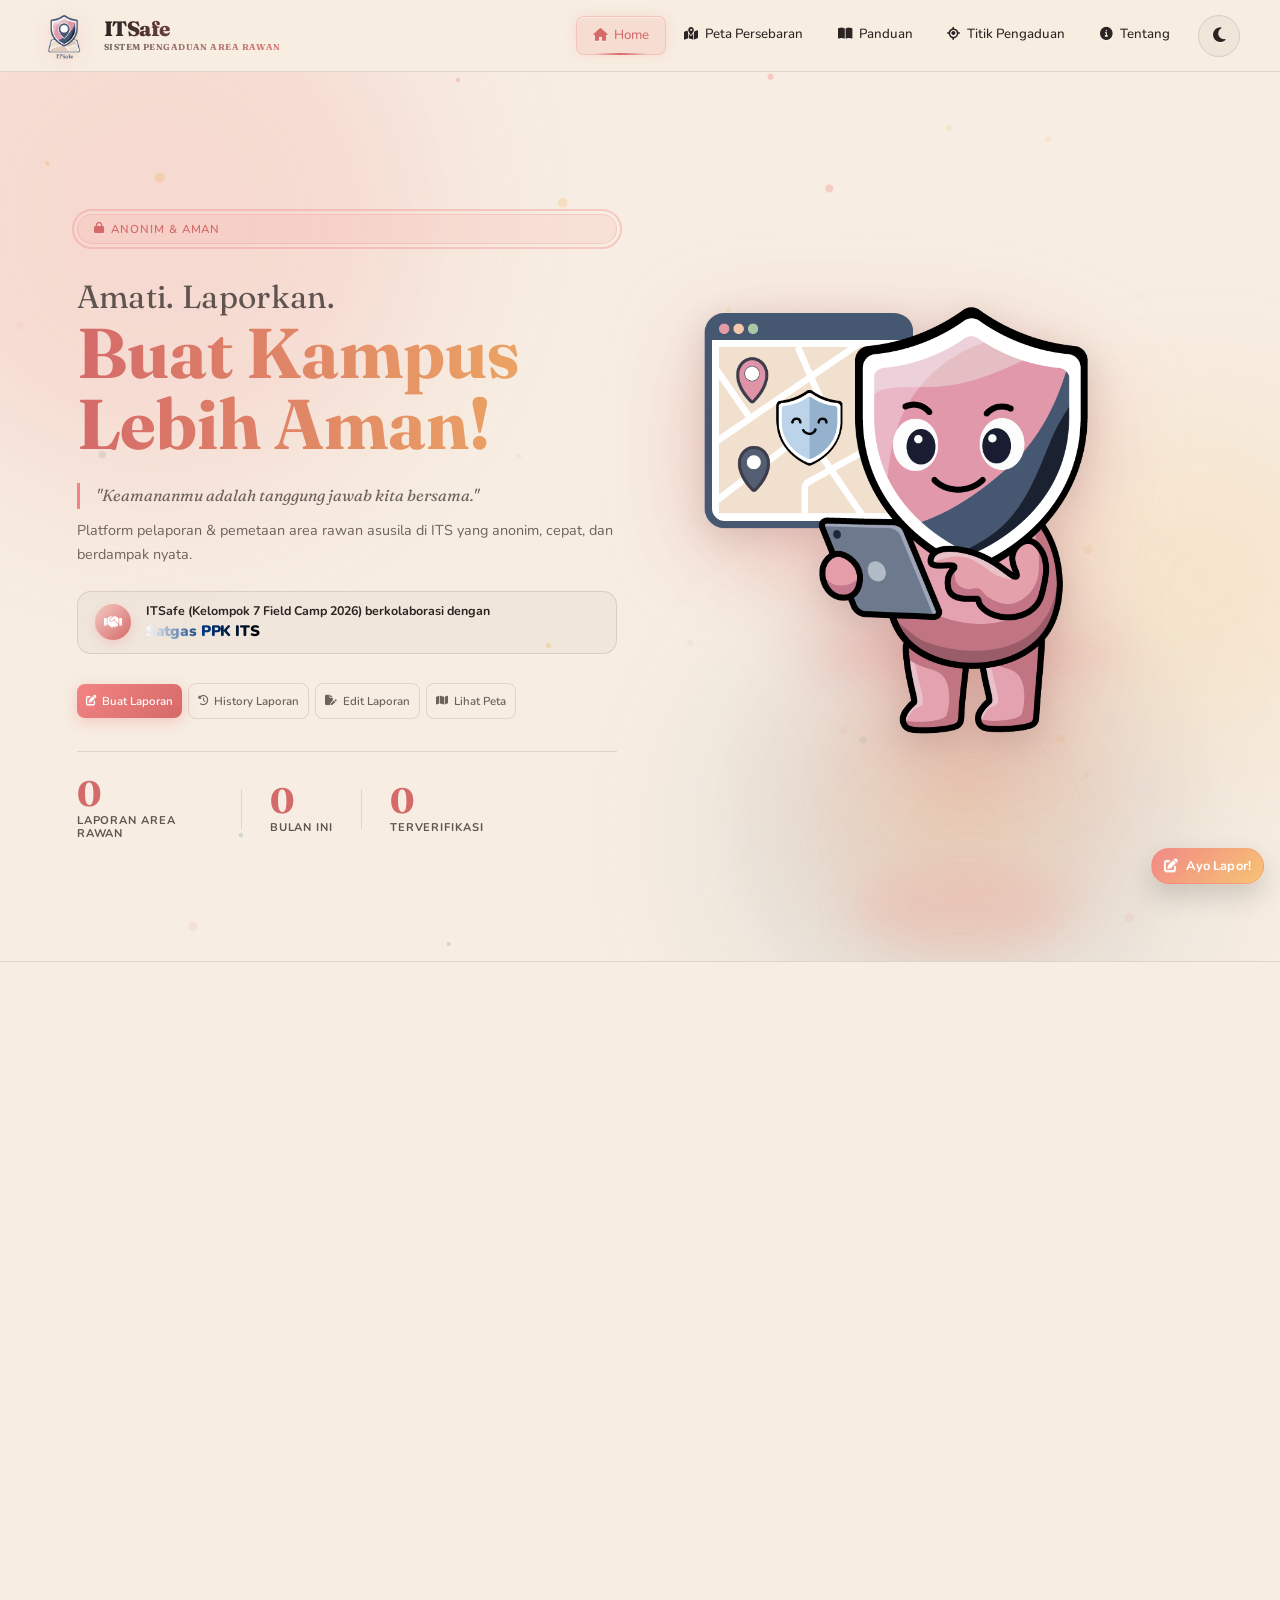
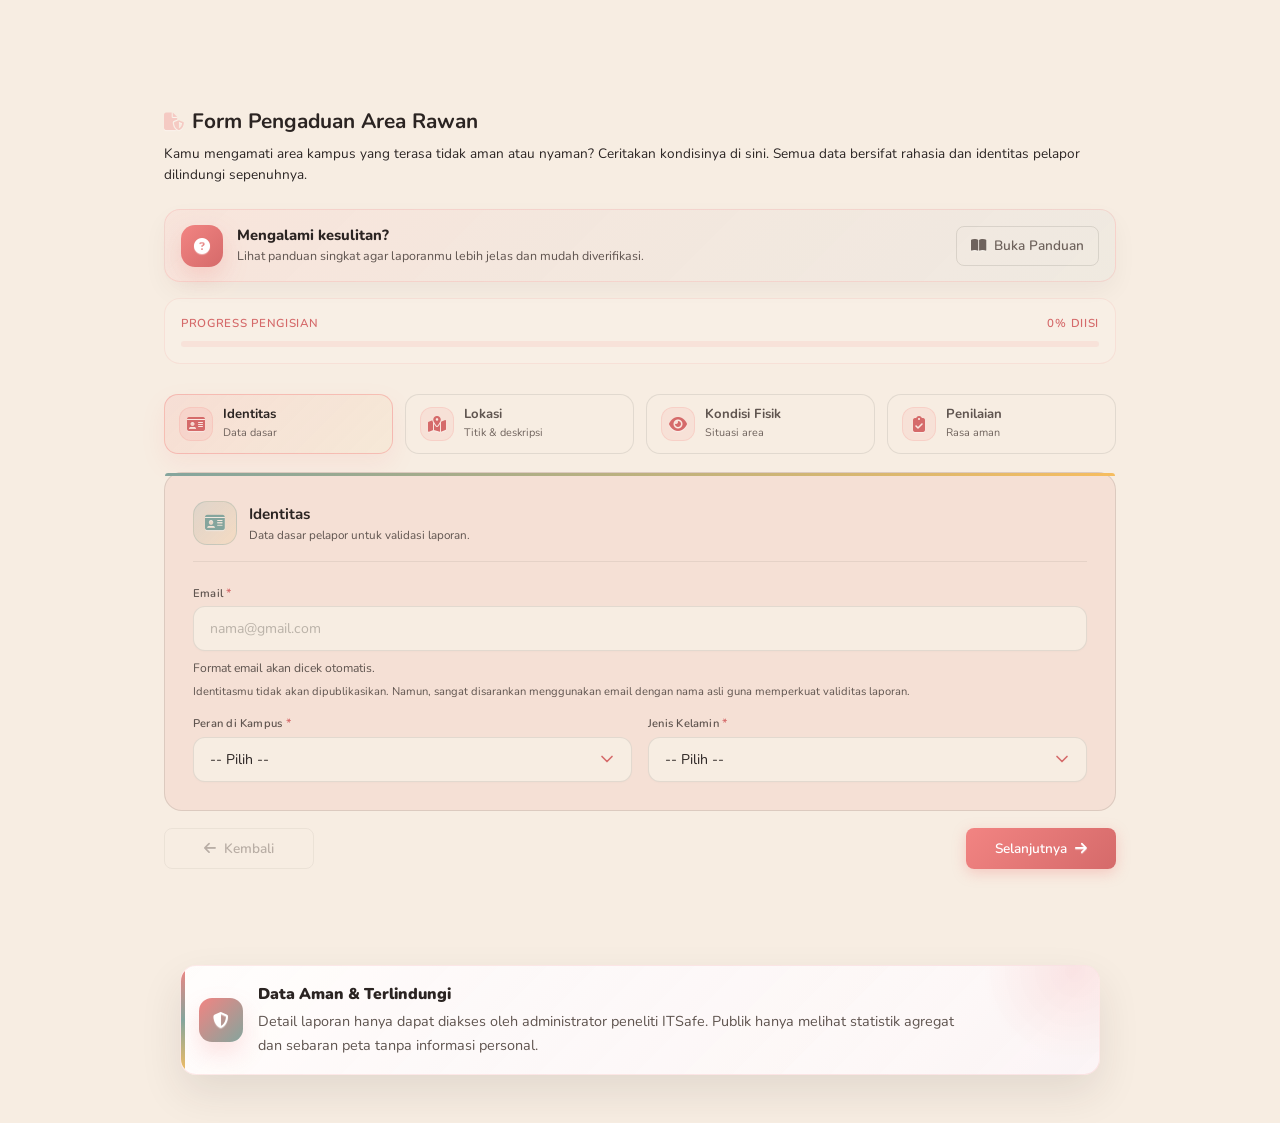
==== public/index.html @ 29fb30e0 "full screen" ====
<!DOCTYPE html>
<html lang="id">

<head>
  <meta charset="UTF-8" />
  <meta name="viewport" content="width=device-width, initial-scale=1.0, viewport-fit=cover" />
  <meta http-equiv="Cache-Control" content="no-cache, no-store, must-revalidate" />
  <meta http-equiv="Pragma" content="no-cache" />
  <meta http-equiv="Expires" content="0" />
  <title>ITSafe x Satgas PPK ITS</title>
  <style id="itsafe-boot-hide">
    html.itsafe-booting {
      background: #070b1b;
    }

    html.itsafe-booting body {
      visibility: hidden;
    }
  </style>
  <script>
    (function () {
      document.documentElement.classList.add('itsafe-booting');
      const rawVersion = '__ASSET_VERSION__';
      const version = rawVersion === '__ASSET_VERSION__' ? String(Date.now()) : rawVersion;
      window.ITSAFE_ASSET_VERSION = version;
      let bootReleased = false;
      let bootCssReady = false;
      let bootDomReady = document.readyState !== 'loading';
      let bootFallback = null;
      const showWhenReady = (force) => {
        if (bootReleased) return;
        if (!force && (!bootCssReady || !bootDomReady)) return;
        bootReleased = true;
        if (bootFallback) window.clearTimeout(bootFallback);
        requestAnimationFrame(() => {
          requestAnimationFrame(() => {
            document.documentElement.classList.remove('itsafe-booting');
            document.documentElement.classList.add('itsafe-css-ready');
          });
        });
      };
      if (!bootDomReady) {
        document.addEventListener('DOMContentLoaded', () => {
          bootDomReady = true;
          showWhenReady(false);
        }, { once: true });
      }
      bootFallback = window.setTimeout(() => showWhenReady(true), 4500);
      try {
        const ua = navigator.userAgent || '';
        const platform = navigator.platform || '';
        const ios = /iPad|iPhone|iPod/.test(ua) || (platform === 'MacIntel' && navigator.maxTouchPoints > 1);
        const touch = (navigator.maxTouchPoints || 0) > 0 ||
          (window.matchMedia && window.matchMedia('(pointer: coarse)').matches);
        const reduce = window.matchMedia && window.matchMedia('(prefers-reduced-motion: reduce)').matches;
        if (ios || reduce || (touch && window.innerWidth <= 900)) {
          document.documentElement.classList.add('perf-lite');
        }
        if (ios) document.documentElement.classList.add('ios-device');
      } catch (_) {}

      const stylesheet = document.createElement('link');
      stylesheet.rel = 'stylesheet';
      stylesheet.href = `style.css?v=${version}`;
      stylesheet.onload = () => {
        bootCssReady = true;
        showWhenReady(false);
      };
      stylesheet.onerror = () => {
        bootCssReady = true;
        showWhenReady(false);
      };
      document.currentScript.after(stylesheet);
    })();
  </script>
  <!-- CRITICAL INLINE FIX: force-override button CSS (bypasses cache) -->
  <style id="itsafe-btn-fix">
    .level-card, .level-card:hover, .level-card.active {
      transform: none !important;
      position: static !important;
      z-index: auto !important;
      pointer-events: auto !important;
      cursor: pointer !important;
      -webkit-tap-highlight-color: rgba(0,0,0,0.05);
      touch-action: manipulation;
    }
    .level-card.active {
      border-color: var(--primary, #D4879A) !important;
      box-shadow: 0 0 0 2.5px var(--primary, #D4879A) !important;
      background: rgba(212,135,154,0.08) !important;
    }
    .pill-btn, .pill-btn:hover, .pill-btn.active {
      transform: none !important;
      position: static !important;
      z-index: auto !important;
      pointer-events: auto !important;
      cursor: pointer !important;
      touch-action: manipulation;
    }
    .form-col-panel, .form-col-panel:hover {
      transform: none !important;
      isolation: auto !important;
    }
    .level-rating-group, .pill-group, .form-group, .form-subgrid {
      position: static !important;
      z-index: auto !important;
      isolation: auto !important;
    }

    /* ── Brand subtitle always visible on all screens ── */
    .brand-sub {
      display: block !important;
      font-size: .54rem !important;
      letter-spacing: .05em !important;
      white-space: nowrap !important;
    }

    /* ── Mobile Orbit Stage ── */
    .hc2-mobile-mascot {
      display: none; /* hidden on desktop */
    }
    @media (max-width: 820px) {
      .hc2-mobile-mascot {
        display: flex !important;
        justify-content: center !important;
        align-items: center !important;
        width: 100% !important;
        height: 300px !important;
        margin: 0 auto -1.5rem !important;
        overflow: visible !important;
        position: relative !important;
      }
      .hc2-mobile-mascot .hc2-orbit-stage {
        position: relative !important;
        width: 340px !important;
        height: 340px !important;
        display: flex !important;
        align-items: center !important;
        justify-content: center !important;
      }
      /* Mobile: no orbit spin, just calm floating labels around the mascot */
      .hc2-mobile-mascot .hc2-orbit-1 {
        top: 22% !important;
        left: 7% !important;
      }
      .hc2-mobile-mascot .hc2-orbit-2 {
        top: 18% !important;
        right: 4% !important;
        left: auto !important;
      }
      .hc2-mobile-mascot .hc2-orbit-3 {
        right: 8% !important;
        bottom: 24% !important;
        left: auto !important;
        top: auto !important;
      }
      /* Mascot besar */
      .hc2-mobile-mascot .hc2-maskot {
        width: 360px !important;
        height: auto !important;
        position: relative !important;
        z-index: 5 !important;
        filter: drop-shadow(0 8px 22px rgba(212,135,154,0.5)) !important;
        animation: hc2MaskotHover 5s ease-in-out infinite !important;
      }
      .hc2-mobile-mascot .hc2-orbit {
        position: absolute !important;
        width: auto !important;
        height: auto !important;
        transform: none !important;
        animation: none !important;
        pointer-events: none !important;
      }
      .hc2-mobile-mascot .hc2-orbit::before,
      .hc2-mobile-mascot .hc2-orbit-spin {
        display: none !important;
        animation: none !important;
      }
      .hc2-mobile-mascot .hc2-chip {
        position: absolute !important;
        top: 0 !important;
        left: 0 !important;
        transform: none !important;
        animation: hc2MobileChipFloat 5.5s ease-in-out infinite !important;
      }
      .hc2-mobile-mascot .hc2-orbit-2 .hc2-chip {
        left: auto !important;
        right: 0 !important;
        animation-delay: .7s !important;
      }
      .hc2-mobile-mascot .hc2-orbit-3 .hc2-chip {
        left: auto !important;
        right: 0 !important;
        animation-delay: 1.2s !important;
      }
      /* Chip label: readable on mobile */
      .hc2-mobile-mascot .hc2-chip-face {
        font-size: .8rem !important;
        font-weight: 700 !important;
        padding: .45rem 1rem !important;
        gap: .4rem !important;
        border-radius: 999px !important;
        white-space: nowrap !important;
        box-shadow: 0 4px 14px rgba(212,135,154,0.25) !important;
        animation: none !important;
      }
      .hc2-mobile-mascot .hc2-chip-face i {
        font-size: .75rem !important;
      }
      @keyframes hc2MobileChipFloat {
        0%, 100% { transform: translateY(0); }
        50% { transform: translateY(-7px); }
      }
      /* Hide desktop orbit stage on mobile */
      .hc2-right { display: none !important; }
      /* Hide the old static chip row since orbit chips replace them */
      .hc2-mobile-chips { display: none !important; }
      /* Reduce gap for hero-badge margin & h1 margin */
      .hero-badge { margin-bottom: 0 !important; }
      .hc2-h1 { margin-top: 0.4rem !important; }

      .hc2-mobile-mascot .hc2-mobile-chip-safe,
      .hc2-mobile-mascot .hc2-mobile-chip-anon,
      .hc2-mobile-mascot .hc2-mobile-chip-time {
        z-index: 20 !important;
        animation: none !important;
      }
      .hc2-mobile-mascot .hc2-mobile-chip-time {
        top: .85rem !important;
        left: 50% !important;
        right: auto !important;
        bottom: auto !important;
        transform: translateX(-50%) !important;
      }
      .hc2-mobile-mascot .hc2-mobile-chip-safe {
        top: auto !important;
        left: 1.75rem !important;
        right: auto !important;
        bottom: 3rem !important;
        transform: none !important;
      }
      .hc2-mobile-mascot .hc2-mobile-chip-anon {
        top: 56% !important;
        left: auto !important;
        right: .35rem !important;
        bottom: auto !important;
        transform: none !important;
      }
      [data-theme="dark"] .hero-cinema2 .shape,
      [data-theme="dark"] .hero-cinema2 #particleCanvas {
        display: none !important;
      }
      .hero-cinema2 .hero-bg-shapes {
        z-index: 0 !important;
      }
      .hero-cinema2 .hero-bg-shapes::after {
        content: "" !important;
        position: absolute !important;
        top: 0 !important;
        right: 0 !important;
        left: 0 !important;
        bottom: auto !important;
        height: 200% !important;
        pointer-events: none !important;
        background:
          radial-gradient(circle at 11% 70%, rgba(246,189,96,.16) 0, rgba(246,189,96,.16) 11px, transparent 24px),
          radial-gradient(circle at 20% 18%, rgba(242,132,130,.13) 0, rgba(242,132,130,.13) 8px, transparent 20px),
          radial-gradient(circle at 36% 12%, rgba(132,165,157,.15) 0, rgba(132,165,157,.15) 10px, transparent 23px),
          radial-gradient(circle at 65% 32%, rgba(246,189,96,.12) 0, rgba(246,189,96,.12) 9px, transparent 22px),
          radial-gradient(circle at 78% 63%, rgba(242,132,130,.16) 0, rgba(242,132,130,.16) 8px, transparent 19px),
          radial-gradient(circle at 93% 50%, rgba(242,132,130,.16) 0, rgba(242,132,130,.16) 13px, transparent 26px),
          radial-gradient(circle at 91% 70%, rgba(132,165,157,.14) 0, rgba(132,165,157,.14) 9px, transparent 22px),
          radial-gradient(circle at 50% 86%, rgba(242,132,130,.14) 0, rgba(242,132,130,.14) 12px, transparent 26px);
        background-size: 100% 50% !important;
        background-repeat: repeat-y !important;
        filter: blur(.5px) !important;
        opacity: .95 !important;
        animation: hc2MobileBubbleRise 18s linear infinite !important;
        will-change: transform !important;
      }
      @keyframes hc2MobileBubbleRise {
        from { transform: translate3d(0, 0, 0); }
        to { transform: translate3d(0, -50%, 0); }
      }
      [data-theme="dark"] .hc2-mobile-mascot .hc2-maskot {
        filter: drop-shadow(0 8px 18px rgba(212,135,154,0.3)) !important;
      }

      html.perf-lite .hc2-mobile-mascot {
        height: 210px !important;
        margin: 0 auto -.75rem !important;
      }
      html.perf-lite .hc2-mobile-mascot .hc2-orbit-stage {
        width: min(270px, 76vw) !important;
        height: 230px !important;
      }
      html.perf-lite .hc2-mobile-mascot .hc2-orbit,
      html.perf-lite .hc2-mobile-mascot .hc2-chip {
        display: block !important;
        animation: none !important;
      }
      html.perf-lite .hc2-mobile-mascot .hc2-orbit::before,
      html.perf-lite .hc2-mobile-mascot .hc2-orbit-spin {
        display: none !important;
      }
      html.perf-lite .hc2-mobile-mascot .hc2-maskot {
        width: min(260px, 76vw) !important;
        animation: none !important;
        transform: none !important;
        filter: drop-shadow(0 8px 18px rgba(212,135,154,0.28)) !important;
      }
    }
    @media (min-width: 821px) {
      .hc2-mobile-mascot { display: none !important; }
      .hc2-right { display: flex !important; }
      /* Bigger desktop maskot */
      .hc2-maskot {
        width: clamp(450px, 55vw, 650px) !important;
      }
      /* Scale up desktop orbit to match new mascot size */
      .hc2-orbit-1 { --orbit-size-x: 650px !important; --orbit-size-y: 340px !important; }
      .hc2-orbit-2 { --orbit-size-x: 600px !important; --orbit-size-y: 300px !important; }
      .hc2-orbit-3 { --orbit-size-x: 700px !important; --orbit-size-y: 380px !important; }
    }
  </style>
  <link rel="stylesheet" href="https://cdnjs.cloudflare.com/ajax/libs/font-awesome/6.4.0/css/all.min.css" />
  <link
    href="https://fonts.googleapis.com/css2?family=Fraunces:opsz,wght@9..144,300;9..144,400;9..144,600&family=Nunito:wght@300;400;500;600;700&display=swap"
    rel="stylesheet" />
  <!-- Leaflet -->
  <link rel="stylesheet" href="https://cdnjs.cloudflare.com/ajax/libs/leaflet/1.9.4/leaflet.min.css" />
</head>

<body>
  <canvas id="globalBgCanvas"></canvas>

  <!-- NAVBAR -->
  <nav class="navbar" id="navbar">
    <div class="nav-brand">
      <div class="brand-icon">
        <img id="navbarLogo" src="assets/logo/logo gelap.png?v=1.1.4" alt="Logo ITSafe" class="logo-img"
          onerror="this.style.display='none';this.nextElementSibling.style.display='flex'" />
        <div class="logo-fallback" style="display:none;"><i class="fas fa-shield-halved"></i></div>
      </div>
      <div class="brand-text">
        <span class="brand-name">ITSafe</span>
        <span class="brand-sub">Sistem Pengaduan Area Rawan</span>
      </div>
    </div>
    <button class="hamburger" id="hamburger" aria-label="Toggle menu">
      <span></span><span></span><span></span>
    </button>
    <ul class="nav-links" id="navLinks">
      <li><a href="#home" class="nav-link active" data-page="home"><i class="fas fa-house"></i><span>Home</span></a>
      </li>
      <li><a href="#peta" class="nav-link" data-page="peta"><i class="fas fa-map-location-dot"></i><span>Peta
            Persebaran</span></a></li>
      <li><a href="#panduan" class="nav-link" data-page="panduan"><i class="fas fa-book-open"></i><span>Panduan</span></a></li>
      <li><a href="#titikpengaduan" class="nav-link" data-page="titikpengaduan"><i
            class="fas fa-location-crosshairs"></i><span>Titik Pengaduan</span></a></li>
      <li><a href="#tentang" class="nav-link" data-page="tentang"><i
            class="fas fa-circle-info"></i><span>Tentang</span></a></li>
    </ul>
    <button class="theme-toggle" id="themeToggle" aria-label="Toggle dark/light mode" title="Mode Gelap/Terang">
      <i class="fas fa-moon" id="themeIcon"></i>
    </button>
  </nav>

  <main>

    <!-- ===== PAGE: HOME ===== -->
    <section id="home" class="page active">
      <div class="hero hero-cinema2">
        <!-- bg particles & blobs -->
        <div class="hero-bg-shapes">
          <canvas id="particleCanvas"></canvas>
          <div class="shape shape-1"></div>
          <div class="shape shape-2"></div>
          <div class="shape shape-3"></div>
        </div>

        <!-- KIRI: text -->
        <div class="hc2-left">
          <div class="hero-badge"><i class="fas fa-lock"></i> Anonim &amp; Aman</div>

          <!-- Mobile-only orbit mascot (shows above heading on mobile) -->
          <div class="hc2-mobile-mascot">
            <div class="hc2-orbit-stage">
              <span class="hc2-chip hc2-mobile-chip-safe"><span class="hc2-chip-face"><i class="fas fa-shield"></i> Aman</span></span>
              <span class="hc2-chip hc2-mobile-chip-anon"><span class="hc2-chip-face"><i class="fas fa-eye-slash"></i> Anonim</span></span>
              <span class="hc2-chip hc2-mobile-chip-time"><span class="hc2-chip-face"><i class="fas fa-clock"></i> 24/7</span></span>
              <img src="assets/logo/Maskot_Lapor.png?v=1.2.0" alt="Mascot ITSafe" class="hc2-maskot" />
            </div>
          </div>

          <h1 class="hc2-h1">
            <span class="hc2-line-a">Amati. Laporkan.</span>
            <span class="hc2-line-b gradient-text">Buat Kampus<br>Lebih Aman!</span>
          </h1>

          <p class="hc2-quote">"Keamananmu adalah tanggung jawab kita bersama."</p>
          <p class="hc2-desc">Platform pelaporan &amp; pemetaan area rawan asusila di ITS yang anonim, cepat, dan berdampak nyata.</p>

          <div class="collab-badge">
            <div class="collab-icon"><i class="fas fa-handshake"></i></div>
            <div class="collab-text">
              <span>ITSafe (Kelompok 7 Field Camp 2026) berkolaborasi dengan</span>
              <strong>Satgas PPK ITS</strong>
            </div>
          </div>

          <div class="hero-actions hero-actions-split">
            <div class="hero-action-primary-row">
              <button class="btn btn-primary" onclick="scrollToForm()"><i class="fas fa-pen-to-square"></i> Buat Laporan</button>
            </div>
            <div class="hero-action-secondary-row">
              <button class="btn btn-outline" onclick="openHistoryModal()"><i class="fas fa-clock-rotate-left"></i> History Laporan</button>
              <button class="btn btn-outline" onclick="openEditReportModal()"><i class="fas fa-file-pen"></i> Edit Laporan</button>
              <button class="btn btn-outline" onclick="navigateTo('peta')"><i class="fas fa-map"></i> Lihat Peta</button>
            </div>
          </div>

          <div class="hc2-stats">
            <div class="hc2-stat"><span class="hc2-stat-n" id="totalLaporan">0</span><span class="hc2-stat-l">Laporan Area Rawan</span></div>
            <div class="hc2-stat-div"></div>
            <div class="hc2-stat"><span class="hc2-stat-n" id="bulanIni">0</span><span class="hc2-stat-l">Bulan Ini</span></div>
            <div class="hc2-stat-div"></div>
            <div class="hc2-stat"><span class="hc2-stat-n" id="terverifikasi">0</span><span class="hc2-stat-l">Terverifikasi</span></div>
          </div>
        </div>

        <!-- KANAN: maskot stage -->
        <div class="hc2-right">
          <!-- aura rings -->
          <div class="hc2-aura hc2-aura-1"></div>
          <div class="hc2-aura hc2-aura-2"></div>
          <div class="hc2-aura hc2-aura-3"></div>
          
          <!-- Orbit animations -->
          <div class="hc2-orbit-stage">
            <div class="hc2-orbit hc2-orbit-1">
              <span class="hc2-chip hc2-chip-1"><span class="hc2-chip-face"><i class="fas fa-shield"></i> Aman</span></span>
            </div>
            <div class="hc2-orbit hc2-orbit-2">
              <span class="hc2-chip hc2-chip-2"><span class="hc2-chip-face"><i class="fas fa-eye-slash"></i> Anonim</span></span>
            </div>
            <div class="hc2-orbit hc2-orbit-3">
              <span class="hc2-chip hc2-chip-3"><span class="hc2-chip-face"><i class="fas fa-clock"></i> 24/7</span></span>
            </div>
            <div class="hc2-shadow"></div>
            <img src="assets/logo/Maskot_Lapor.png?v=1.1.4" alt="Mascot ITSafe" class="hc2-maskot" />
          </div>
        </div>
      </div>
      <!-- Chart Tren Banyak Laporan -->
      <div class="section-container reveal" id="chartSection" style="margin-top:2rem">
        <div class="section-header">
          <h2><i class="fas fa-chart-column"></i> Tren Banyak Laporan Area Rawan Masuk</h2>
          <p>Grafik laporan area rawan yang masuk berdasarkan bulan atau tanggal. Filter laporan berdasarkan waktu, bulan, dan tahun di bawah ini.</p>
        </div>
        <div class="trend-chart-card"
          style="background:#fff; border-radius:12px; padding:1.5rem; box-shadow:0 10px 30px rgba(0,0,0,0.05); margin-bottom: 2rem;">
          <div class="chart-filter">
            <select id="laporanChartFilter" class="map-select" onchange="renderLaporanChart()">
              <option value="">Semua Waktu</option>
              <option value="Pagi">Pagi (00.00–08.00 WIB)</option>
              <option value="Siang">Siang (08.01–16.00 WIB)</option>
              <option value="Malam">Malam (16.01–23.59 WIB)</option>
              <option value="Sepanjang Hari">Sepanjang Hari</option>
            </select>
            <select id="laporanChartMonthFilter" class="map-select" onchange="renderLaporanChart()">
              <option value="">Semua Bulan</option>
              <option value="1">Januari</option>
              <option value="2">Februari</option>
              <option value="3">Maret</option>
              <option value="4">April</option>
              <option value="5">Mei</option>
              <option value="6">Juni</option>
              <option value="7">Juli</option>
              <option value="8">Agustus</option>
              <option value="9">September</option>
              <option value="10">Oktober</option>
              <option value="11">November</option>
              <option value="12">Desember</option>
            </select>
            <select id="laporanChartYearFilter" class="map-select" onchange="renderLaporanChart()">
              <option value="">Semua Tahun</option>
            </select>
          </div>
          <div style="position: relative; height:350px; width:100%;">
            <canvas id="laporanChart"></canvas>
          </div>
        </div>
      </div>

      <!-- Form Aduan -->
      <div class="section-container reveal" id="formSection">
        <div class="section-header">
          <h2><i class="fas fa-file-shield"></i> Form Pengaduan Area Rawan</h2>
          <p>Kamu mengamati area kampus yang terasa tidak aman atau nyaman? Ceritakan kondisinya di sini. Semua data
            bersifat rahasia dan identitas pelapor dilindungi sepenuhnya.</p>
        </div>

        <div class="form-start-panel reveal">
          <div class="form-help-cta">
            <div class="form-help-cta-icon">
              <i class="fas fa-circle-question"></i>
            </div>
            <div class="form-help-cta-copy">
              <strong>Mengalami kesulitan?</strong>
              <span>Lihat panduan singkat agar laporanmu lebih jelas dan mudah diverifikasi.</span>
            </div>
            <button type="button" class="btn btn-outline" onclick="navigateTo('panduan')">
              <i class="fas fa-book-open"></i> Buka Panduan
            </button>
          </div>

          <!-- Progress Bar -->
          <div class="form-progress-wrap">
            <div class="form-progress-label">
              <span>Progress Pengisian</span>
              <span id="progressPercent">0% diisi</span>
            </div>
            <div class="form-progress-track">
              <div class="form-progress-fill" id="progressFill"></div>
            </div>
          </div>
        </div>

        <div class="form-card">
          <form id="reportForm" novalidate>
            <div id="reportEditNotice" class="report-edit-notice" hidden>
              <div class="report-edit-notice-main">
                <span class="report-edit-icon"><i class="fas fa-pen-to-square"></i></span>
                <div>
                  <strong>Mode Edit Laporan</strong>
                  <p>Kode <span id="reportEditCode">-</span>. Perubahan hanya bisa disimpan selama laporan masih menunggu verifikasi.</p>
                </div>
              </div>
              <button type="button" class="btn btn-outline btn-sm" onclick="cancelReportEdit()">
                <i class="fas fa-xmark"></i> Batal Edit
              </button>
            </div>
            <div class="form-two-col">

              <!-- ===== KOLOM KIRI: IDENTITAS + LOKASI + KONDISI FISIK ===== -->
              <div class="form-col-panel col-lokasi animate-in">
                <div class="col-panel-header">
                  <div class="col-panel-icon"><i class="fas fa-id-card"></i></div>
                  <div>
                    <div class="col-panel-title">Identitas</div>
                    <div class="col-panel-desc">Data dasar pelapor untuk validasi laporan.</div>
                  </div>
                </div>

                <div class="form-grid">
                  <div class="form-group full-width">
                    <label>Email <span class="req">*</span></label>
                    <input type="email" id="emailIts" placeholder="nama@gmail.com" required />
                    <div class="email-verify-row">
                      <span id="emailVerifyStatus" class="email-verify-status">Format email akan dicek otomatis.</span>
                    </div>
                    <span class="form-hint">Identitasmu tidak akan dipublikasikan. Namun, sangat disarankan menggunakan
                      email dengan nama asli guna memperkuat validitas laporan.</span>
                  </div>
                  <div class="form-group">
                    <label>Peran di Kampus <span class="req">*</span></label>
                    <select id="peranKampus" required>
                      <option value="">-- Pilih --</option>
                      <option>Mahasiswa</option>
                      <option>Dosen</option>
                      <option>Tenaga Kependidikan</option>
                      <option>Lainnya (non-ITS)</option>
                    </select>
                  </div>
                  <div class="form-group">
                    <label>Jenis Kelamin <span class="req">*</span></label>
                    <select id="jenisKelamin" required>
                      <option value="">-- Pilih --</option>
                      <option>Laki-laki</option>
                      <option>Perempuan</option>
                    </select>
                  </div>
                </div><!-- /form-grid identitas -->

                <div class="col-panel-header location-section-header">
                  <div class="col-panel-icon"><i class="fas fa-map-location-dot"></i></div>
                  <div>
                    <div class="col-panel-title">Pilih Lokasi yang Dilaporkan</div>
                    <div class="col-panel-desc">Tentukan titik kejadian paling akurat agar laporan bisa ditindaklanjuti dengan cepat.</div>
                  </div>
                </div>

                <div class="form-grid location-section-grid">
                  <!-- Leaflet mini picker -->
                  <div class="form-group full-width location-picker-block">
                    <div class="location-notice location-notice-map">
                      <span class="loc-notice-num">1</span>
                      <i class="fas fa-map-marked-alt"></i>
                      <span>Pilih Langsung dari Peta</span>
                    </div>
                    <label class="location-map-label">Pin Lokasi di Peta <span class="label-opt">wajib jika pilih Sekitar Kampus lalu klik peta untuk
                        pin</span></label>
                    <div id="pickerMapContainer" class="picker-map-shell" style="position:relative; background:#fff;">
                      <div id="pickerMap" class="picker-map-canvas"></div>
                      <div class="picker-map-toolbar" aria-label="Kontrol peta form pelaporan">
                        <button type="button" id="pickerControlsToggle" class="picker-map-tool-btn" aria-controls="pickerFloatingPanel" aria-expanded="true" title="Kontrol layer peta" onclick="togglePickerMapControls()">
                          <i class="fas fa-sliders"></i><span>Kontrol</span>
                        </button>
                        <button type="button" id="pickerFullscreenBtn" class="picker-map-tool-btn" onclick="togglePickerFullscreen()" title="Fullscreen peta">
                          <i class="fas fa-expand"></i><span>Fullscreen</span>
                        </button>
                      </div>
                      <div id="pickerFloatingPanel" class="picker-floating-panel">
                        <div class="picker-floating-panel-head">
                          <div class="picker-floating-panel-title">
                            <i class="fas fa-layer-group"></i>
                            <span>Kontrol Peta</span>
                          </div>
                          <button type="button" class="map-icon-btn" aria-label="Sembunyikan kontrol peta" title="Sembunyikan kontrol peta" onclick="togglePickerMapControls(false)">
                            <i class="fas fa-xmark"></i>
                          </button>
                        </div>
                        <div class="vis-toggles picker-layer-toggles">
                          <label class="vis-toggle active" id="tog-fixedpin-form">
                            <input type="checkbox" checked onchange="toggleVis('fixedpin-form', this)" />
                            <i class="fas fa-qrcode"></i> Pin QR
                          </label>
                          <label class="vis-toggle active" id="tog-jurusan-form">
                            <input type="checkbox" checked onchange="toggleVis('jurusan-form', this)" />
                            <i class="fas fa-graduation-cap"></i> Jurusan
                          </label>
                          <label class="vis-toggle active" id="tog-fasum-form">
                            <input type="checkbox" checked onchange="toggleVis('fasum-form', this)" />
                            <i class="fas fa-tree-city"></i> Fasum
                          </label>
                        </div>
                      </div>
                    </div>
                  </div>
                  <div class="form-group full-width location-quick-area-wrap">
                    <div class="location-notice location-notice-quick">
                      <span class="loc-notice-num">2</span>
                      <i class="fas fa-list-check"></i>
                      <span>Atau Pilih Cepat Area yang Dilaporkan</span>
                    </div>
                    <label>Nama Area / Lokasi yang Dilaporkan <span class="req">*</span></label>
                    <select id="lokasiInsiden" required>
                      <option value="">-- Pilih Fakultas/Departemen/Fasilitas Umum --</option>
                      <optgroup label="FSAD">
                        <option data-lat="-7.284466" data-lng="112.794847">Fisika</option>
                        <option data-lat="-7.285240" data-lng="112.794721">Matematika</option>
                        <option data-lat="-7.285421" data-lng="112.794128">Statistika</option>
                        <option data-lat="-7.284114" data-lng="112.795276">Kimia</option>
                        <option data-lat="-7.285847" data-lng="112.793935">Biologi</option>
                        <option data-lat="-7.285014" data-lng="112.794021">Aktuaria</option>
                      </optgroup>
                      <optgroup label="FTIRS">
                        <option data-lat="-7.284365" data-lng="112.796119">Teknik Mesin</option>
                        <option data-lat="-7.283027" data-lng="112.796711">Teknik Kimia</option>
                        <option data-lat="-7.284450" data-lng="112.795633">Teknik Fisika</option>
                        <option data-lat="-7.283774" data-lng="112.797446">Teknik Sistem dan Industri</option>
                        <option data-lat="-7.285126" data-lng="112.797819">Teknik Material dan Metalurgi</option>
                      </optgroup>
                      <optgroup label="FTSPK">
                        <option data-lat="-7.280507" data-lng="112.793603">Teknik Sipil</option>
                        <option data-lat="-7.279736" data-lng="112.792699">Teknik Lingkungan</option>
                        <option data-lat="-7.280880" data-lng="112.794195">Arsitektur</option>
                        <option data-lat="-7.280012" data-lng="112.794984">Teknik Geomatika</option>
                        <option data-lat="-7.279938" data-lng="112.795563">Teknik Geofisika</option>
                        <option data-lat="-7.279709" data-lng="112.794120">Perencanaan Wilayah Kota</option>
                      </optgroup>
                      <optgroup label="FTK">
                        <option data-lat="-7.282119" data-lng="112.796687">Teknik Perkapalan</option>
                        <option data-lat="-7.282119" data-lng="112.796687">Teknik Sistem Perkapalan</option>
                        <option data-lat="-7.281752" data-lng="112.796993">Teknik Kelautan</option>
                        <option data-lat="-7.281638" data-lng="112.795459">Teknik Lepas Pantai</option>
                        <option data-lat="-7.282290" data-lng="112.798420">Teknik Transportasi Laut</option>
                      </optgroup>
                      <optgroup label="FDKBD">
                        <option data-lat="-7.278905" data-lng="112.796706">Desain Produk Industri</option>
                        <option data-lat="-7.279539" data-lng="112.795826">Desain Interior</option>
                        <option data-lat="-7.278512" data-lng="112.797020">Desain Komunikasi Visual (DKV)</option>
                        <option data-lat="-7.277780" data-lng="112.792683">Manajemen Bisnis</option>
                        <option data-lat="-7.282449" data-lng="112.795392">Studi Pembangunan</option>
                      </optgroup>
                      <optgroup label="FTEIC">
                        <option data-lat="-7.284942" data-lng="112.796105">Teknik Elektro</option>
                        <option data-lat="-7.279573" data-lng="112.797524">Teknik Informatika</option>
                        <option data-lat="-7.280433" data-lng="112.796929">Sistem Informasi</option>
                        <option data-lat="-7.284493" data-lng="112.796698">Teknik Komputer</option>
                        <option data-lat="-7.284016" data-lng="112.796601">Teknik Biomedik</option>
                        <option data-lat="-7.285389" data-lng="112.795211">Teknologi Informasi</option>
                      </optgroup>
                      <optgroup label="FV">
                        <option data-lat="-7.278820" data-lng="112.792602">Teknik Elektro Otomasi</option>
                        <option data-lat="-7.278799" data-lng="112.792444">Teknik Kimia Industri</option>
                        <option data-lat="-7.278152" data-lng="112.792677">Statistika Bisnis</option>
                        <option data-lat="-7.278560" data-lng="112.791835">Mesin Industri</option>
                        <option data-lat="-7.278301" data-lng="112.792232">Teknik Instrumentasi</option>
                      </optgroup>
                      <optgroup label="FKK">
                        <option data-lat="-7.280388" data-lng="112.795266">Teknologi Kedokteran</option>
                        <option data-lat="-7.280388" data-lng="112.795266">Kedokteran</option>
                        <option data-lat="-7.280388" data-lng="112.795266">Pendidikan Profesi Dokter</option>
                      </optgroup>
                      <option>Sekitar Kampus (Pilih langsung di MAP)</option>
                    </select>
                    <span class="form-hint">Jika klik pin berada di polygon Fasilitas Umum, lokasi otomatis mengikuti nama fasum tersebut. Jika dekat pin jurusan dalam radius 50 meter, lokasi mengikuti jurusan terdekat. Di luar itu, analisis masuk sebagai Sekitar Kampus.</span>
                  </div>
                  <div class="form-group">
                    <label>Latitude</label>
                    <input type="number" id="lat" placeholder="-7.2756" step="any" readonly />
                  </div>
                  <div class="form-group">
                    <label>Longitude</label>
                    <input type="number" id="lng" placeholder="112.7951" step="any" readonly />
                  </div>
                  <div class="form-group full-width loc-row">
                    <button type="button" class="btn btn-outline btn-sm" onclick="getLocation()">
                      <i class="fas fa-location-crosshairs"></i> Lokasi Saat Ini
                    </button>
                    <button type="button" class="btn btn-outline btn-sm" onclick="clearPin()">
                      <i class="fas fa-xmark"></i> Hapus Pin
                    </button>
                  </div>
                  <div class="form-group full-width">
                    <label>Deskripsi Lokasi dan Alasan Pelaporan <span class="req">*</span></label>
                    <textarea id="lokasiDeskripsi" rows="3"
                      placeholder="Ciri-ciri lokasi, titik patokan, kondisi sekitar, serta alasan mengapa kamu merasa tidak aman/nyaman di area tersebut..."
                      required></textarea>
                  </div>
                  <div class="form-group full-width">
                    <label>Foto Lokasi <span class="label-opt">opsional</span></label>
                    <input type="file" id="fotoLokasi" accept="image/*" />
                    <span class="form-hint">Sangat disarankan untuk menyertakan foto karena sangat mendukung
                      kevalidasian laporan. Format JPG/PNG/WEBP, maks 5 MB.</span>
                  </div>
                </div><!-- /form-grid lokasi -->

                <!-- Kondisi Fisik sub-header -->
                <div class="col-panel-header"
                  style="margin-top:1.5rem;margin-bottom:1rem;padding-bottom:.75rem;border-bottom:1px solid rgba(var(--ink-rgb),.08);">
                  <div class="col-panel-icon"
                    style="width:36px;height:36px;font-size:.9rem;background:linear-gradient(135deg,rgba(132,165,157,.15),rgba(246,189,96,.1));color:var(--accent-blue);border:1px solid rgba(132,165,157,.25);">
                    <i class="fas fa-eye"></i>
                  </div>
                  <div>
                    <div class="col-panel-title" style="font-size:.85rem;">Kondisi Fisik Area</div>
                    <div class="col-panel-desc">Gambaran fisik area yang kamu amati saat ini</div>
                  </div>
                </div>

                <div class="form-grid">
                  <div class="form-group">
                    <label>Tingkat Pencahayaan <span class="req">*</span></label>
                    <select id="pencahayaan" required>
                      <option value="">-- Pilih --</option>
                      <option>Terang</option>
                      <option>Remang-remang</option>
                      <option>Gelap</option>
                    </select>
                  </div>
                  <div class="form-group">
                    <label>Kepadatan / Keramaian <span class="req">*</span></label>
                    <select id="kepadatan" required>
                      <option value="">-- Pilih --</option>
                      <option value="Ramai">Ramai</option>
                      <option value="Cukup ramai">Sedang</option>
                      <option value="Sepi">Sepi</option>
                    </select>
                  </div>
                  <div class="form-group">
                    <label>Keberadaan CCTV <span class="req">*</span></label>
                    <select id="cctv" required>
                      <option value="">-- Pilih --</option>
                      <option value="Ada dan terlihat jelas">Ada</option>
                      <option value="Ada tapi tidak yakin aktif">Ada Tapi Tidak Yakin Aktif</option>
                      <option value="Tidak ada">Tidak Ada/Tidak Tahu</option>
                    </select>
                  </div>
                  <div class="form-group">
                    <label>Keberadaan Petugas Keamanan <span class="req">*</span></label>
                    <select id="petugasKeamanan" required>
                      <option value="">-- Pilih --</option>
                      <option value="Sering ada">Sering Ada</option>
                      <option value="Jarang ada">Jarang Ada</option>
                      <option value="Tidak pernah ada">Tidak Pernah Ada</option>
                    </select>
                  </div>
                  <div class="form-group">
                    <label>Keterbukaan Area <span class="req">*</span></label>
                    <select id="vegetasi" required>
                      <option value="">-- Pilih --</option>
                      <option value="Terbuka / Akses Utama Orang (Jalan, Taman, Lapangan)">Terbuka / Akses Utama Orang
                        (Jalan, Taman, Lapangan)</option>
                      <option value="Tertutup (Dalam Ruangan/Bangunan, Jauh dari Jalan, Ruang Sempit, dan Lain-Lain)">
                        Tertutup (Dalam Ruangan/Bangunan, Jauh dari Jalan, Ruang Sempit, dan Lain-Lain)</option>
                    </select>
                  </div>
                  <div class="form-group">
                    <label>Waktu Paling Rawan <span class="req">*</span></label>
                    <select id="waktuInsiden" required>
                      <option value="">-- Pilih --</option>
                      <option value="Pagi">Pagi (00.00–08.00 WIB)</option>
                      <option value="Siang">Siang (08.01–16.00 WIB)</option>
                      <option value="Malam">Malam (16.01–23.59 WIB)</option>
                      <option value="Sepanjang Hari">Sepanjang Hari</option>
                    </select>
                  </div>
                  <div class="form-group full-width">
                    <label>Hari Paling Rawan</label>
                    <select id="hariRawan">
                      <option value="">-- Pilih --</option>
                      <option>Hari kerja (Senin–Jumat)</option>
                      <option>Akhir pekan (Sabtu–Minggu)</option>
                      <option>Keduanya sama</option>
                    </select>
                  </div>
                </div><!-- /form-grid kondisi -->
              </div><!-- /col-lokasi -->

              <!-- ===== KOLOM KANAN: PENILAIAN SUBJEKTIF ===== -->
              <div class="form-col-panel col-subjektif animate-in">
                <div class="col-panel-header">
                  <div class="col-panel-icon"><i class="fas fa-clipboard-check"></i></div>
                  <div>
                    <div class="col-panel-title">Penilaian Subjektif</div>
                    <div class="col-panel-desc">Ceritakan pengalaman dan perasaanmu di area ini. Jawab seperlunya.</div>
                  </div>
                </div>

                <div class="form-subgrid">

                  <!-- Skor Nyaman: bintang -->
                  <div class="form-group full-width">
                    <label>Kenyamanan Saat Sendiri <span class="req">*</span></label>
                    <div class="level-rating-group" data-target="skorNyaman" data-type="comfort">
                      <div class="level-card" data-val="1">
                        <div class="level-icon"><i class="fas fa-face-frown"></i></div>
                        <div class="level-label text-danger">Tidak Nyaman</div>
                      </div>
                      <div class="level-card" data-val="2">
                        <div class="level-icon"><i class="fas fa-face-meh"></i></div>
                        <div class="level-label text-warning">Kurang Nyaman</div>
                      </div>
                      <div class="level-card" data-val="3">
                        <div class="level-icon"><i class="fas fa-face-smile"></i></div>
                        <div class="level-label text-success">Nyaman</div>
                      </div>
                    </div>
                    <select id="skorNyaman" required class="star-select">
                      <option value="">-- Pilih --</option>
                      <option value="1">1</option>
                      <option value="2">2</option>
                      <option value="3">3</option>
                    </select>
                  </div>

                  <!-- Skor Rawan: bintang merah -->
                  <div class="form-group full-width">
                    <label>Tingkat Kerawanan Area <span class="req">*</span></label>
                    <div class="level-rating-group" data-target="skorRawan" data-type="danger">
                      <div class="level-card" data-val="1">
                        <div class="level-icon"><i class="fas fa-shield-halved"></i></div>
                        <div class="level-label text-success">Rendah</div>
                      </div>
                      <div class="level-card" data-val="2">
                        <div class="level-icon"><i class="fas fa-triangle-exclamation"></i></div>
                        <div class="level-label text-warning">Sedang</div>
                      </div>
                      <div class="level-card" data-val="3">
                        <div class="level-icon"><i class="fas fa-fire"></i></div>
                        <div class="level-label text-danger">Tinggi</div>
                      </div>
                    </div>
                    <select id="skorRawan" required class="star-select">
                      <option value="">-- Pilih --</option>
                      <option value="1">1</option>
                      <option value="2">2</option>
                      <option value="3">3</option>
                    </select>
                  </div>

                  <div class="form-group full-width">
                    <label>Perasaan tidak nyaman muncul karena?</label>
                    <select id="alasanTidakNyaman">
                      <option value="">-- Pilih --</option>
                      <option>Kondisi fisik area (gelap, sepi, dll)</option>
                      <option>Pengalaman pribadi di area ini</option>
                      <option>Cerita / pengalaman orang lain</option>
                      <option>Intuisi / perasaan tidak aman</option>
                      <option>Kombinasi dari beberapa hal di atas</option>
                    </select>
                  </div>

                  <div class="form-group">
                    <label>Pernah menghindari area ini?</label>
                    <div class="pill-group">
                      <button type="button" class="pill-btn" data-target="pernahHindari"
                        data-val="Pernah">Pernah</button>
                      <button type="button" class="pill-btn" data-target="pernahHindari"
                        data-val="Tidak pernah">Tidak</button>
                    </div>
                    <select id="pernahHindari" class="star-select">
                      <option value="">-- Pilih --</option>
                      <option>Pernah</option>
                      <option>Tidak pernah</option>
                    </select>
                  </div>

                  <div class="form-group">
                    <label>Tahu orang lain yang tidak nyaman?</label>
                    <div class="pill-group">
                      <button type="button" class="pill-btn" data-target="orangLain" data-val="Ya">Ya</button>
                      <button type="button" class="pill-btn" data-target="orangLain" data-val="Tidak">Tidak</button>
                      <button type="button" class="pill-btn" data-target="orangLain" data-val="Tidak tahu">Tidak
                        tahu</button>
                    </div>
                    <select id="orangLain" class="star-select">
                      <option value="">-- Pilih --</option>
                      <option>Ya</option>
                      <option>Tidak</option>
                      <option>Tidak tahu</option>
                    </select>
                  </div>

                  <div class="form-group">
                    <label>Pernah lihat situasi mencurigakan?</label>
                    <div class="pill-group">
                      <button type="button" class="pill-btn" data-target="situasiMencurigakan"
                        data-val="Pernah">Pernah</button>
                      <button type="button" class="pill-btn" data-target="situasiMencurigakan"
                        data-val="Tidak pernah">Tidak</button>
                    </div>
                    <select id="situasiMencurigakan" class="star-select">
                      <option value="">-- Pilih --</option>
                      <option>Pernah</option>
                      <option>Tidak pernah</option>
                    </select>
                  </div>



                  <div class="form-group full-width">
                    <label>Keterangan Tambahan <span class="label-opt">opsional</span></label>
                    <textarea id="kronologi" rows="4"
                      placeholder="Ceritakan detail kejadian/kondisi atau informasi tambahan lainnya jika diperlukan"></textarea>
                  </div>

                  <div class="form-group full-width">
                    <label>Kontak Pelapor <span class="label-opt">opsional, untuk tindak lanjut</span></label>
                    <input type="text" id="kontakPelapor" placeholder="Email / nomor jika ingin dihubungi" />
                  </div>

                  <!-- Satgas Contact Info -->
                  <div class="form-group full-width"
                    style="margin-top: 1rem; border: 2px dashed #D56A6A; padding: 1.5rem; background-color: rgba(213, 106, 106, 0.05); border-radius: 12px;">
                    <div style="display:flex; align-items:center; gap: 1rem;">
                      <div style="font-size: 2rem; color: #D56A6A;"><i class="fas fa-headset"></i></div>
                      <div>
                        <strong style="color: #D56A6A; font-size: 1.1rem; display:block; margin-bottom: 0.3rem;">Butuh
                          Tindak Lanjut Segera?</strong>
                        <p style="margin: 0; font-size: 0.95rem; color: var(--text);">Apabila masalah perlu dilanjutkan
                          lebih jauh, segera hubungi <strong>Satgas PPK ITS</strong> melalui:</p>
                        <p style="margin: 0.3rem 0; font-size: 1.25rem; font-weight: 700; color: #D56A6A;"><i
                            class="fas fa-phone"></i> 0811-3333-6000</p>
                        <div style="display:flex; gap:0.75rem; margin-top:0.8rem; flex-wrap:wrap;">
                          <a href="https://its.id/m/RuangAmanITS" target="_blank" class="btn"
                            style="background:#D56A6A; color:#fff; border:none; padding: 0.5rem 1rem; font-weight: 600; box-shadow: 0 4px 12px rgba(213, 106, 106, 0.25);">
                            <i class="fas fa-file-signature"></i> Form Ruang Aman
                          </a>
                          <a href="https://www.instagram.com/satgasppkptits?igsh=MW5qaGd2bnFzOWpzNA==" target="_blank"
                            class="btn btn-sm"
                            style="background:#E1306C; color:#fff; border:none; padding: 0.4rem 0.8rem;">
                            <i class="fab fa-instagram"></i> @satgasppkptits
                          </a>
                        </div>
                      </div>
                    </div>
                  </div>

                </div><!-- /form-subgrid -->
              </div><!-- /col-subjektif -->

            </div><!-- /form-two-col -->

            <div class="form-footer-wrap">
              <div class="form-footer">
                <label class="checkbox-label">
                  <input type="checkbox" id="consent" required />
                  <span>Saya menyatakan informasi yang diberikan benar dan bersedia digunakan untuk kepentingan
                    penelitian.</span>
                </label>
                <button type="submit" class="btn btn-primary btn-lg btn-submit-glow" id="reportSubmitBtn">
                  <i class="fas fa-paper-plane" id="reportSubmitIcon"></i> <span id="reportSubmitLabel">Kirim Laporan</span>
                </button>
              </div>
            </div>
          </form>
        </div>
      </div>

      <!-- Info: data hanya untuk admin -->
      <div class="section-container">
        <div class="admin-notice reveal">
          <i class="fas fa-shield-halved"></i>
          <div>
            <strong>Data Aman &amp; Terlindungi</strong>
            <p>Detail laporan hanya dapat diakses oleh administrator peneliti ITSafe. Publik hanya melihat statistik
              agregat dan sebaran peta tanpa informasi personal.</p>
          </div>
        </div>
      </div>
    </section>

    <!-- ===== PAGE: PETA ===== -->
    <section id="peta" class="page" style="position:relative; overflow:hidden;">
      <!-- Animated BG -->
      <div style="position:absolute;inset:0;pointer-events:none;overflow:hidden;z-index:0;">
        <div
          style="position:absolute;width:600px;height:600px;border-radius:50%;background:radial-gradient(circle,rgba(242,132,130,.1),transparent 70%);top:-100px;right:-100px;animation:blobFloat1 14s ease-in-out infinite;">
        </div>
        <div
          style="position:absolute;width:400px;height:400px;border-radius:50%;background:radial-gradient(circle,rgba(246,189,96,.08),transparent 70%);bottom:0;left:5%;animation:blobFloat2 18s ease-in-out infinite;">
        </div>
      </div>
      <div class="section-container" style="position:relative;z-index:1;">
        <div class="section-header reveal">
          <h2><i class="fas fa-map-location-dot"></i> Peta Persebaran Area Rawan</h2>
          <p>Visualisasi interaktif persebaran laporan kondisi area berpotensi rawan tindak asusila. Pilih jenis peta
            sesuai kebutuhan analisis.</p>
        </div>

        <!-- Tab Pilihan Peta Output -->
        <div class="peta-tab-wrap reveal">
          <button class="peta-tab active" data-num="Peta 01" id="tab-sebaran" onclick="switchPetaTab('sebaran')">
            <i class="fas fa-circle-dot"></i>
            <div class="peta-tab-text">
              <span class="peta-tab-title">Sebaran Titik Lokasi Rawan</span>
              <span class="peta-tab-desc">Pin umum untuk semua laporan yang sudah diverifikasi valid</span>
            </div>
          </button>
          <button class="peta-tab" data-num="Peta 02" id="tab-heatmap" onclick="switchPetaTab('heatmap')">
            <i class="fas fa-fire"></i>
            <div class="peta-tab-text">
              <span class="peta-tab-title">Heatmap Kerawanan</span>
              <span class="peta-tab-desc">Intensitas panas mengikuti total bobot penilaian pelapor</span>
            </div>
          </button>
          <button class="peta-tab" data-num="Peta 03" id="tab-fasilitas" onclick="switchPetaTab('fasilitas')">
            <i class="fas fa-building-shield"></i>
            <div class="peta-tab-text">
              <span class="peta-tab-title">Kelayakan Fasilitas</span>
              <span class="peta-tab-desc">Simbol fasilitas mengikuti bobot cahaya, CCTV, kepadatan, petugas &amp; vegetasi</span>
            </div>
          </button>
        </div>

        <!-- Controls -->
        <div class="map-panel">

          <!-- Basemap -->
          <div class="map-panel-section">
            <div class="panel-title"><i class="fas fa-globe"></i> Basemap</div>
            <div class="basemap-row" role="group" aria-label="Pilihan basemap">
              <button class="bm-btn active" data-bm="osm" onclick="switchBasemap(this)">
                <span class="bm-btn-preview bm-osm"><i class="fas fa-map"></i></span>
                <span class="bm-btn-copy">
                  <span class="bm-btn-label">OpenStreetMap</span>
                  <span class="bm-btn-meta">Jalan, gedung, dan label utama</span>
                </span>
              </button>
              <button class="bm-btn" data-bm="satellite" onclick="switchBasemap(this)">
                <span class="bm-btn-preview bm-satellite"><i class="fas fa-satellite"></i></span>
                <span class="bm-btn-copy">
                  <span class="bm-btn-label">Satelit</span>
                  <span class="bm-btn-meta">Citra nyata untuk cek konteks lokasi</span>
                </span>
              </button>
              <button class="bm-btn" data-bm="dark" onclick="switchBasemap(this)">
                <span class="bm-btn-preview bm-dark"><i class="fas fa-moon"></i></span>
                <span class="bm-btn-copy">
                  <span class="bm-btn-label">Dark</span>
                  <span class="bm-btn-meta">Kontras tinggi untuk hotspot</span>
                </span>
              </button>
              <button class="bm-btn" data-bm="topo" onclick="switchBasemap(this)">
                <span class="bm-btn-preview bm-topo"><i class="fas fa-mountain"></i></span>
                <span class="bm-btn-copy">
                  <span class="bm-btn-label">Topografi</span>
                  <span class="bm-btn-meta">Kontur dan relief area kampus</span>
                </span>
              </button>
            </div>
          </div>


          <!-- Layer kategori -->
          <div class="map-panel-section">
            <div class="panel-title" id="layerPanelTitle"><i class="fas fa-layer-group"></i> Layer Berdasarkan Kondisi</div>
            <div class="layer-grid">
              <!-- Layer Peta 1 -->
              <label class="layer-card layer-p1 active" data-layer="semua">
                <input type="radio" name="layerKategori" value="semua" checked onchange="switchLayer(this)" />
                <div class="layer-card-icon" style="background:linear-gradient(135deg,#84A59D,#F6BD60)"><i
                    class="fas fa-layer-group"></i></div>
                <span class="layer-card-label">Semua Laporan</span>
                <span class="layer-card-count" id="cnt-semua">0</span>
              </label>
              <label class="layer-card layer-p1" data-layer="gelap">
                <input type="radio" name="layerKategori" value="gelap" onchange="switchLayer(this)" />
                <div class="layer-card-icon" style="background:linear-gradient(135deg,#4B5563,#1F2937)"><i class="fas fa-moon"></i></div>
                <span class="layer-card-label">Area Gelap</span>
                <span class="layer-card-count" id="cnt-gelap">0</span>
              </label>
              <label class="layer-card layer-p1" data-layer="sepi">
                <input type="radio" name="layerKategori" value="sepi" onchange="switchLayer(this)" />
                <div class="layer-card-icon" style="background:linear-gradient(135deg,#60A5FA,#93C5FD)"><i class="fas fa-person-walking"></i></div>
                <span class="layer-card-label">Area Sepi</span>
                <span class="layer-card-count" id="cnt-sepi">0</span>
              </label>
              <label class="layer-card layer-p1" data-layer="nocctv">
                <input type="radio" name="layerKategori" value="nocctv" onchange="switchLayer(this)" />
                <div class="layer-card-icon" style="background:linear-gradient(135deg,#B9ADA5,#D8CFC8)"><i class="fas fa-video-slash"></i></div>
                <span class="layer-card-label">Tanpa CCTV</span>
                <span class="layer-card-count" id="cnt-nocctv">0</span>
              </label>
              <label class="layer-card layer-p1" data-layer="minim-petugas">
                <input type="radio" name="layerKategori" value="minim-petugas" onchange="switchLayer(this)" />
                <div class="layer-card-icon" style="background:linear-gradient(135deg,#CFA29B,#F5CAC3)"><i class="fas fa-user-slash"></i></div>
                <span class="layer-card-label">Minim Petugas</span>
                <span class="layer-card-count" id="cnt-minim">0</span>
              </label>

              <!-- Layer Peta 2 -->
              <label class="layer-card layer-p2" data-layer="semua-2" style="display:none;">
                <input type="radio" name="layerKategori" value="semua" onchange="switchLayer(this)" />
                <div class="layer-card-icon" style="background:linear-gradient(135deg,#84A59D,#F6BD60)"><i class="fas fa-layer-group"></i></div>
                <span class="layer-card-label">Semua Laporan</span>
                <span class="layer-card-count" id="cnt-semua-2">0</span>
              </label>
              <label class="layer-card layer-p2" data-layer="rawan-tinggi" style="display:none;">
                <input type="radio" name="layerKategori" value="rawan-tinggi" onchange="switchLayer(this)" />
                <div class="layer-card-icon" style="background:linear-gradient(135deg,#F28482,#D56A6A)"><i class="fas fa-fire-flame-curved"></i></div>
                <span class="layer-card-label">Rawan Tinggi</span>
                <span class="layer-card-count" id="cnt-tinggi">0</span>
              </label>
              <label class="layer-card layer-p2" data-layer="rawan-sedang" style="display:none;">
                <input type="radio" name="layerKategori" value="rawan-sedang" onchange="switchLayer(this)" />
                <div class="layer-card-icon" style="background:linear-gradient(135deg,#F6BD60,#F5CAC3)"><i class="fas fa-temperature-half"></i></div>
                <span class="layer-card-label">Rawan Sedang</span>
                <span class="layer-card-count" id="cnt-sedang">0</span>
              </label>
              <label class="layer-card layer-p2" data-layer="rawan-rendah" style="display:none;">
                <input type="radio" name="layerKategori" value="rawan-rendah" onchange="switchLayer(this)" />
                <div class="layer-card-icon" style="background:linear-gradient(135deg,#84A59D,#A7C4BC)"><i class="fas fa-shield"></i></div>
                <span class="layer-card-label">Rawan Rendah</span>
                <span class="layer-card-count" id="cnt-rendah">0</span>
              </label>

              <!-- Layer Peta 3 -->
              <label class="layer-card layer-p3" data-layer="semua-3" style="display:none;">
                <input type="radio" name="layerKategori" value="semua" onchange="switchLayer(this)" />
                <div class="layer-card-icon" style="background:linear-gradient(135deg,#84A59D,#F6BD60)"><i class="fas fa-layer-group"></i></div>
                <span class="layer-card-label">Semua Fasilitas</span>
                <span class="layer-card-count" id="cnt-semua-3">0</span>
              </label>
              <label class="layer-card layer-p3" data-layer="layak" style="display:none;">
                <input type="radio" name="layerKategori" value="layak" onchange="switchLayer(this)" />
                <div class="layer-card-icon" style="background:linear-gradient(135deg,#10B981,#34D399)"><i class="fas fa-check-circle"></i></div>
                <span class="layer-card-label">Layak</span>
                <span class="layer-card-count" id="cnt-layak">0</span>
              </label>
              <label class="layer-card layer-p3" data-layer="cukup-layak" style="display:none;">
                <input type="radio" name="layerKategori" value="cukup-layak" onchange="switchLayer(this)" />
                <div class="layer-card-icon" style="background:linear-gradient(135deg,#F59E0B,#FBBF24)"><i class="fas fa-scale-balanced"></i></div>
                <span class="layer-card-label">Cukup Layak</span>
                <span class="layer-card-count" id="cnt-cukup-layak">0</span>
              </label>
              <label class="layer-card layer-p3" data-layer="kurang-layak" style="display:none;">
                <input type="radio" name="layerKategori" value="kurang-layak" onchange="switchLayer(this)" />
                <div class="layer-card-icon" style="background:linear-gradient(135deg,#EF4444,#F87171)"><i class="fas fa-times-circle"></i></div>
                <span class="layer-card-label">Kurang Layak</span>
                <span class="layer-card-count" id="cnt-kurang-layak">0</span>
              </label>
            </div>
          </div>

          <div class="map-panel-row">
            <div class="map-panel-section flex-1">
              <div class="panel-title"><i class="fas fa-sliders"></i> Tampilan Layer</div>
              <div class="vis-toggles">
                <label class="vis-toggle" id="tog-heatmap">
                  <input type="checkbox" onchange="toggleVis('heatmap',this)" />
                  <i class="fas fa-fire"></i> Heatmap
                </label>
                <label class="vis-toggle active" id="tog-point">
                  <input type="checkbox" checked onchange="toggleVis('point',this)" />
                  <i class="fas fa-circle-dot"></i> Titik
                </label>
                <label class="vis-toggle" id="tog-cluster">
                  <input type="checkbox" onchange="toggleVis('cluster',this)" />
                  <i class="fas fa-circle-nodes"></i> Cluster
                </label>
                <div style="width: 100%; border-top: 1px dashed rgba(var(--ink-rgb), .1); margin: .4rem 0;"></div>
                <label class="vis-toggle active" id="tog-jurusan">
                  <input type="checkbox" checked onchange="toggleVis('jurusan',this)" />
                  <i class="fas fa-graduation-cap"></i> Jurusan
                </label>
                <label class="vis-toggle active" id="tog-fasum">
                  <input type="checkbox" checked onchange="toggleVis('fasum',this)" />
                  <i class="fas fa-tree-city"></i> Fasum
                </label>
                <label class="vis-toggle active" id="tog-fixedpin">
                  <input type="checkbox" checked onchange="toggleVis('fixedpin',this)" />
                  <i class="fas fa-qrcode"></i> Pin QR
                </label>
              </div>
            </div>
            <div class="map-panel-section flex-1">
              <div class="panel-title"><i class="fas fa-filter"></i> Filter Waktu & Bulan</div>
              <div class="vis-toggles">
                <select id="filterWaktu" onchange="renderLeafletMap()" class="map-select">
                  <option value="">Semua Waktu</option>
                  <option value="Pagi">Pagi</option>
                  <option value="Siang">Siang</option>
                  <option value="Malam">Malam</option>
                </select>
                <select id="filterBulan" onchange="renderLeafletMap()" class="map-select">
                  <option value="">Semua Bulan</option>
                  <option value="1">Januari</option>
                  <option value="2">Februari</option>
                  <option value="3">Maret</option>
                  <option value="4">April</option>
                  <option value="5">Mei</option>
                  <option value="6">Juni</option>
                  <option value="7">Juli</option>
                  <option value="8">Agustus</option>
                  <option value="9">September</option>
                  <option value="10">Oktober</option>
                  <option value="11">November</option>
                  <option value="12">Desember</option>
                </select>
              </div>
            </div>
            <div class="map-panel-section flex-1">
              <div class="panel-title"><i class="fas fa-flask"></i> Data Demo</div>
              <div class="vis-toggles">
                <button class="btn btn-outline btn-sm" onclick="loadDemoData()"><i class="fas fa-flask"></i> Data
                  Demo</button>
                <button class="btn btn-outline btn-sm" onclick="clearDemoData()"><i class="fas fa-trash"></i> Hapus Data
                  Demo</button>
              </div>
            </div>
          </div>
        </div>

        <!-- Leaflet Map -->
        <div class="map-container map-surface-main" id="mapContainer">
          <div id="leafletMap"></div>
          <div class="map-overlay" id="mapOverlay">
            <div class="map-placeholder">
              <i class="fas fa-map-marked-alt"></i>
              <p>Belum ada data koordinat.</p>
              <p class="small">Pin lokasi area saat mengisi form, atau muat data demo.</p>
              <button class="btn btn-primary btn-sm" onclick="loadDemoData()">
                <i class="fas fa-flask"></i> Muat Data Demo
              </button>
            </div>
          </div>
          <div class="map-active-layer" id="mapActiveLayer">
            <i class="fas fa-layer-group"></i> <span id="activeLayerName">Semua Laporan</span>
          </div>
          <div class="map-output-note" id="mapOutputNote">
            <span class="map-output-icon" id="mapOutputIcon"><i class="fas fa-circle-dot"></i></span>
            <span class="map-output-copy">
              <strong id="mapOutputTitle">Sebaran Titik Lokasi Rawan</strong>
              <span id="mapOutputDesc">Pin umum untuk semua laporan yang sudah tervalidasi.</span>
            </span>
          </div>
        </div>

        <div class="map-legend-inline reveal">
          <div class="legend-block legend-heatmap">
            <div class="legend-title">Legenda Heatmap</div>
            <div class="legend-scale">
              <span>Rendah</span>
              <div class="legend-gradient"></div>
              <span>Tinggi</span>
            </div>
            <div class="legend-analysis" id="heatmapAnalysis">Analisis heatmap akan muncul di sini.</div>
          </div>
          <div class="legend-block legend-faculty">
            <div class="legend-title">Warna Fakultas</div>
            <div class="legend-faculty-grid">
              <div class="legend-faculty-item"><span class="legend-swatch swatch-fsad"
                  style="background:#4E79A7;"></span> FSAD</div>
              <div class="legend-faculty-item"><span class="legend-swatch swatch-ftirs"
                  style="background:#F28E2B;"></span> FTIRS</div>
              <div class="legend-faculty-item"><span class="legend-swatch swatch-ftspk"
                  style="background:#76B7B2;"></span> FTSPK</div>
              <div class="legend-faculty-item"><span class="legend-swatch swatch-fdkbd"
                  style="background:#59A14F;"></span> FDKBD</div>
              <div class="legend-faculty-item"><span class="legend-swatch swatch-fv" style="background:#E15759;"></span>
                FV</div>
              <div class="legend-faculty-item"><span class="legend-swatch swatch-fkk"
                  style="background:#B07AA1;"></span> FKK</div>
              <div class="legend-faculty-item"><span class="legend-swatch swatch-fteic"
                  style="background:#20B2AA;"></span> FTEIC</div>
              <div class="legend-faculty-item"><span class="legend-swatch swatch-ftk"
                  style="background:#BAB0AC;"></span> FTK</div>
            </div>
          </div>
          <div class="legend-block">
            <div class="legend-title">Tingkat Kerawanan</div>
            <div class="legend-risk-list">
              <div class="legend-item"><span class="legend-swatch" style="background:#EF4444;"></span> Tinggi</div>
              <div class="legend-item"><span class="legend-swatch" style="background:#F59E0B;"></span> Sedang</div>
              <div class="legend-item"><span class="legend-swatch" style="background:#10B981;"></span> Rendah</div>
            </div>
          </div>
          <div class="legend-block">
            <div class="legend-title" id="legendSymbolTitle">Simbol Peta Aktif</div>
            <div class="legend-symbols" id="legendSymbolList">
              <div class="legend-item">
                <div class="legend-icon-report"><i class="fas fa-location-dot"></i></div> Laporan Tervalidasi
              </div>
              <div class="legend-item">
                <div class="legend-icon-pin"><i class="fas fa-building-columns"></i></div> Titik Departemen
              </div>
              <div class="legend-item"><span class="legend-line"></span> Batas Kampus ITS</div>
            </div>
          </div>
        </div>

        <div class="map-analysis-row reveal">
          <div class="analysis-card">
            <div class="analysis-header">
              <div class="analysis-title">Analisis Area Tertinggi</div>
              <div class="analysis-subtitle">Top 5 area dengan intensitas laporan tertinggi berdasarkan filter aktif
              </div>
            </div>
            <ol class="analysis-list" id="topAreasList">
              <li>
                <span class="rank-badge">1</span>
                <span class="area-name">Area 1</span>
                <span class="area-count">0</span>
              </li>
              <li>
                <span class="rank-badge">2</span>
                <span class="area-name">Area 2</span>
                <span class="area-count">0</span>
              </li>
              <li>
                <span class="rank-badge">3</span>
                <span class="area-name">Area 3</span>
                <span class="area-count">0</span>
              </li>
              <li>
                <span class="rank-badge">4</span>
                <span class="area-name">Area 4</span>
                <span class="area-count">0</span>
              </li>
              <li>
                <span class="rank-badge">5</span>
                <span class="area-name">Area 5</span>
                <span class="area-count">0</span>
              </li>
            </ol>
          </div>
        </div>

      </div>
    </section>

    <!-- ===== PAGE: PANDUAN ===== -->
    <section id="panduan" class="page panduan-page" style="position:relative; overflow:hidden;">
      <div class="hero hero-sm panduan-hero" style="position:relative;z-index:1;">
        <div class="hero-bg-shapes" style="z-index:0;">
          <div class="shape shape-1"></div>
          <div class="shape shape-2"></div>
          <div class="shape shape-3"></div>
        </div>
        <div class="hero-content panduan-hero-content">
          <div class="hero-badge panduan-badge"><i class="fas fa-book-open"></i> Panduan Pengisian</div>
          <h1>Panduan Mengirim <span class="gradient-text">Laporan ITSafe</span></h1>
          <p>Ikuti alur singkat ini agar laporanmu lebih jelas, aman, dan mudah diverifikasi oleh admin sebelum masuk ke peta.</p>
          <div class="panduan-hero-actions">
            <button class="btn btn-primary" onclick="scrollToForm()"><i class="fas fa-pen-to-square"></i> Mulai Lapor</button>
            <button class="btn btn-outline" onclick="navigateTo('peta')"><i class="fas fa-map-location-dot"></i> Ke Peta</button>
            <button class="btn btn-outline" onclick="scrollToSection('panduan-video')"><i class="fas fa-circle-play"></i> Tonton Video</button>
          </div>
        </div>
      </div>

      <div class="section-container panduan-container">
        <div class="panduan-video-shell reveal" id="panduan-video">
          <div class="panduan-video-copy">
            <div class="kiat-section-label"><i class="fas fa-circle-play"></i> Video Tutorial</div>
            <h2>Lihat contoh pengisian dari awal sampai laporan terkirim</h2>
            <p>Video ini membantu kamu memahami urutan pengisian, mulai dari memilih lokasi, menjelaskan kondisi area, sampai mengirim laporan dengan aman.</p>
          </div>
          <div class="panduan-video-card">
            <iframe
              src="https://www.youtube.com/embed/N6-1Zq_KXIE"
              title="Video Tutorial Pengisian ITSafe"
              loading="lazy"
              allow="accelerometer; autoplay; clipboard-write; encrypted-media; gyroscope; picture-in-picture; web-share"
              allowfullscreen></iframe>
          </div>
        </div>

        <div class="panduan-flow reveal">
          <div class="kiat-section-label"><i class="fas fa-list-check"></i> Alur Kirim Laporan</div>
          <div class="panduan-steps">
            <div class="panduan-step-card">
              <span class="panduan-step-num">01</span>
              <i class="fas fa-user-shield"></i>
              <h3>Isi Identitas Aman</h3>
              <p>Gunakan email ITS dan kontak aktif. Data ini membantu admin menghubungi jika ada klarifikasi, tetapi tidak dipublikasikan di peta.</p>
            </div>
            <div class="panduan-step-card">
              <span class="panduan-step-num">02</span>
              <i class="fas fa-map-location-dot"></i>
              <h3>Pilih Lokasi Tepat</h3>
              <p>Pilih titik pada peta atau gunakan lokasi terdekat. Tambahkan patokan seperti gedung, lantai, sisi koridor, atau area parkir.</p>
            </div>
            <div class="panduan-step-card">
              <span class="panduan-step-num">03</span>
              <i class="fas fa-clipboard-check"></i>
              <h3>Nilai Kondisi Area</h3>
              <p>Jawab pencahayaan, kepadatan, CCTV, petugas, dan penilaian subjektif sesuai kondisi yang kamu rasakan di lokasi tersebut.</p>
            </div>
            <div class="panduan-step-card">
              <span class="panduan-step-num">04</span>
              <i class="fas fa-paper-plane"></i>
              <h3>Kirim &amp; Pantau</h3>
              <p>Periksa lagi isian penting sebelum kirim. Setelah terkirim, laporan akan menunggu verifikasi admin sebelum tampil pada peta publik.</p>
            </div>
          </div>
        </div>

        <div class="panduan-kiat-block reveal">
          <div class="kiat-section-label"><i class="fas fa-lightbulb"></i> Kiat Agar Laporan Kuat</div>
          <div class="qgis-info panduan-kiat-grid">
            <div class="info-card">
              <i class="fas fa-location-crosshairs"></i>
              <strong>Jelaskan Lokasi Secara Spesifik</strong>
              <p>Tulis patokan yang mudah dicari, misalnya "dekat tangga sisi barat", "belakang gedung", atau "parkiran motor dekat pohon besar".</p>
            </div>
            <div class="info-card">
              <i class="fas fa-clock"></i>
              <strong>Sebutkan Waktu Rawan</strong>
              <p>Pilih jam atau kondisi waktu yang paling menggambarkan kejadian, seperti malam hari, jam pulang kegiatan, atau saat area sepi.</p>
            </div>
            <div class="info-card">
              <i class="fas fa-camera-retro"></i>
              <strong>Foto Boleh, Tapi Tetap Aman</strong>
              <p>Lampirkan foto kondisi fisik bila memungkinkan. Hindari menampilkan wajah orang lain, identitas pribadi, atau hal sensitif.</p>
            </div>
            <div class="info-card">
              <i class="fas fa-comment-dots"></i>
              <strong>Ceritakan Dampaknya</strong>
              <p>Jelaskan apakah kamu menghindari area tersebut, merasa tidak nyaman saat sendiri, atau pernah melihat situasi mencurigakan.</p>
            </div>
            <div class="info-card">
              <i class="fas fa-building-shield"></i>
              <strong>Isi Kondisi Fisik Jujur</strong>
              <p>Jawaban tentang lampu, CCTV, petugas, dan kepadatan akan membantu membedakan heatmap kerawanan dari kelayakan fasilitas.</p>
            </div>
            <div class="info-card">
              <i class="fas fa-shield-heart"></i>
              <strong>Laporkan Tanpa Takut</strong>
              <p>Gunakan bahasa yang jelas dan seperlunya. Tujuan laporan adalah membantu pemetaan area rawan dan perbaikan lingkungan kampus.</p>
            </div>
          </div>
        </div>

        <div class="panduan-note reveal">
          <i class="fas fa-lock"></i>
          <div>
            <strong>Privasi tetap dijaga.</strong>
            <p>Informasi pelapor dan foto sensitif tidak ditampilkan di peta publik. Admin hanya menggunakan data untuk verifikasi dan pemetaan area rawan.</p>
          </div>
        </div>
      </div>
    </section>

    <!-- ===== PAGE: TITIK PENGADUAN ===== -->
    <section id="titikpengaduan" class="page" style="position:relative;">
      <!-- Hero -->
      <div class="hero hero-sm htfu-hero" style="position:relative;z-index:1;">
        <div class="hero-bg-shapes" style="z-index:0;">
          <div class="shape shape-1"></div>
          <div class="shape shape-2"></div>
        </div>
        <div class="hero-content htfu-hero-content" style="position:relative;z-index:2;">
          <div class="hero-badge htfu-badge"><i class="fas fa-compass"></i> How to Find Us</div>
          <h1>Temukan <span class="gradient-text">ITSafe di Kampus!</span></h1>
          <p>ITSafe tersebar di area-area strategis kampus ITS. Temukan poster kami, scan QR, atau akses langsung lewat website dan laporkan kondisi area secara anonim &amp; gratis kapan saja.</p>
          <div class="htfu-hero-ctas">
            <button class="btn btn-primary" onclick="scrollToSection('htfu-ways')"><i class="fas fa-route"></i> Cara Menemukan Kami</button>
            <button class="btn btn-outline" onclick="scrollToForm()"><i class="fas fa-pen-to-square"></i> Lapor Sekarang</button>
          </div>
        </div>
      </div>

      <div class="section-container">

        <!-- ===== HOW TO FIND US: 3 CARA ===== -->
        <div id="htfu-ways" class="htfu-ways-section reveal">
          <div class="section-header htfu-section-header">
            <div class="htfu-section-chip"><i class="fas fa-map-signs"></i> 3 Cara Temukan Kami</div>
            <h2>How to Find <span class="gradient-text">ITSafe</span>?</h2>
            <p>Tidak perlu daftar dan tidak perlu login karena ITSafe dirancang agar siapapun bisa lapor dalam hitungan detik.</p>
          </div>

          <div class="htfu-ways-grid">
            <!-- Cara 1: Poster di Kampus -->
            <div class="htfu-way-card htfu-way-primary reveal-scale" style="--i:0">
              <div class="htfu-way-num">01</div>
              <div class="htfu-way-icon-ring htfu-icon-pink">
                <i class="fas fa-image"></i>
              </div>
              <h3>Temukan Poster di Kampus</h3>
              <p>Kami telah menempel poster ITSafe di titik-titik strategis kampus ITS seperti toilet, koridor, parkiran, dan area rawan lainnya. Cukup scan QR yang ada di poster!</p>
              <div class="htfu-way-steps">
                <div class="htfu-step"><span class="htfu-step-dot"></span><span>Cari poster merah muda ITSafe</span></div>
                <div class="htfu-step"><span class="htfu-step-dot"></span><span>Scan QR Code dengan kamera HP</span></div>
                <div class="htfu-step"><span class="htfu-step-dot"></span><span>Isi form dan kirim laporan</span></div>
              </div>
              <div class="htfu-way-badge"><i class="fas fa-thumbtack"></i> Di lokasi rawan kampus</div>
            </div>

            <!-- Cara 2: Website Langsung -->
            <div class="htfu-way-card htfu-way-secondary reveal-scale" style="--i:1">
              <div class="htfu-way-num">02</div>
              <div class="htfu-way-icon-ring htfu-icon-teal">
                <i class="fas fa-globe"></i>
              </div>
              <h3>Akses Website Langsung</h3>
              <p>Kunjungi <strong>itsafe.geowebgis.id</strong> langsung dari browser HP atau laptop kamu. Tidak perlu instal aplikasi apapun!</p>
              <div class="htfu-way-steps">
                <div class="htfu-step"><span class="htfu-step-dot htfu-dot-teal"></span><span>Buka browser (Chrome/Safari)</span></div>
                <div class="htfu-step"><span class="htfu-step-dot htfu-dot-teal"></span><span>Ketik: itsafe.geowebgis.id</span></div>
                <div class="htfu-step"><span class="htfu-step-dot htfu-dot-teal"></span><span>Klik "Buat Laporan"</span></div>
              </div>
              <a href="https://itsafe.geowebgis.id/" target="_blank" class="htfu-way-cta btn btn-outline">
                <i class="fas fa-arrow-up-right-from-square"></i> Buka Website
              </a>
            </div>

            <!-- Cara 3: Scan QR dari Poster -->
            <div class="htfu-way-card htfu-way-tertiary reveal-scale" style="--i:2">
              <div class="htfu-way-num">03</div>
              <div class="htfu-way-icon-ring htfu-icon-gold">
                <i class="fas fa-share-nodes"></i>
              </div>
              <h3>Sebarkan ke Teman</h3>
              <p>Satu laporan bermakna besar. Semakin banyak warga ITS melapor, semakin akurat peta kerawanan kampus kita.</p>
              <div class="htfu-way-steps">
                <div class="htfu-step"><span class="htfu-step-dot htfu-dot-gold"></span><span>Bagikan link ke grup angkatan</span></div>
                <div class="htfu-step"><span class="htfu-step-dot htfu-dot-gold"></span><span>Ajak teman yang merasa tidak aman</span></div>
                <div class="htfu-step"><span class="htfu-step-dot htfu-dot-gold"></span><span>Bersama buat kampus lebih aman</span></div>
              </div>
              <div class="htfu-way-badge htfu-badge-gold"><i class="fas fa-users"></i> Gerakan kolektif warga ITS</div>
            </div>
          </div>
        </div>

        <!-- ===== POSTER SHOWCASE ===== -->
        <div class="htfu-poster-section reveal">
          <div class="htfu-poster-label">
            <div class="htfu-section-chip htfu-chip-pink"><i class="fas fa-image"></i> Poster Resmi ITSafe</div>
          </div>

          <div class="htfu-poster-showcase">
            <!-- Kiri: info -->
            <div class="htfu-poster-info">
              <h2>Kenali Poster <span class="gradient-text">ITSafe</span> di Kampus</h2>
              <p class="htfu-poster-tagline">Poster berwarna merah muda &amp; putih ini adalah tanda bahwa area tersebut dalam pantauan komunitas ITSafe.</p>

              <div class="htfu-poster-features">
                <div class="htfu-poster-feature">
                  <div class="htfu-pf-icon"><i class="fas fa-eye-slash"></i></div>
                  <div>
                    <strong>100% Anonim</strong>
                    <p>Identitas pelapor tidak pernah dipublikasikan. Lapor dengan aman.</p>
                  </div>
                </div>
                <div class="htfu-poster-feature">
                  <div class="htfu-pf-icon"><i class="fas fa-bolt"></i></div>
                  <div>
                    <strong>Lapor dalam 2 Menit</strong>
                    <p>Form singkat, langsung ke sistem tanpa perlu buat akun.</p>
                  </div>
                </div>
                <div class="htfu-poster-feature">
                  <div class="htfu-pf-icon"><i class="fas fa-map-location-dot"></i></div>
                  <div>
                    <strong>Tampil di Peta Kampus</strong>
                    <p>Laporan tervalidasi langsung tampil di peta interaktif ITSafe.</p>
                  </div>
                </div>
                <div class="htfu-poster-feature">
                  <div class="htfu-pf-icon"><i class="fas fa-shield-halved"></i></div>
                  <div>
                    <strong>Dikelola Bersama Satgas PPK</strong>
                    <p>Data diteruskan ke tim Satgas PPK ITS untuk tindakan nyata.</p>
                  </div>
                </div>
              </div>

              <div class="htfu-poster-ctas">
                <button class="btn btn-primary" onclick="scrollToForm()">
                  <i class="fas fa-pen-to-square"></i> Lapor Sekarang
                </button>
                <button class="btn btn-outline" onclick="navigateTo('peta')">
                  <i class="fas fa-map"></i> Lihat Peta
                </button>
              </div>
            </div>

            <!-- Kanan: Poster image -->
            <div class="htfu-poster-visual">
              <div class="htfu-poster-frame">
                <div class="htfu-poster-glow"></div>
                <img src="assets/POSTER.png" alt="Poster Resmi ITSafe – Laporkan Sekarang" class="htfu-poster-img" loading="lazy"
                  onerror="this.closest('.htfu-poster-frame').classList.add('htfu-poster-fallback')" />
                <div class="htfu-poster-badge-overlay">
                  <i class="fas fa-certificate"></i> Poster Resmi ITSafe 2026
                </div>
              </div>
              <div class="htfu-poster-note">
                <i class="fas fa-thumbtack"></i>
                Poster ini terpasang di titik-titik strategis Kampus ITS Sukolilo
              </div>
            </div>
          </div>
        </div>

        <!-- ===== LOKASI TITIK PENGADUAN ===== -->
        <div class="htfu-locations-section">
          <div class="section-header" style="margin-top:3rem">
            <h2><i class="fas fa-map-pin"></i> Lokasi Titik Pengaduan Terpasang</h2>
            <p>Titik-titik berikut adalah lokasi rawan yang telah atau akan dipasangi stiker QR pengaduan ITSafe.</p>
          </div>
          <div class="location-toolbar">
            <div class="location-hint">Link Google Maps tersedia di tiap lokasi.</div>
            <div class="location-filter">
              <button class="loc-filter-btn active" data-filter="all" onclick="filterLocations(this)">Semua</button>
              <button class="loc-filter-btn" data-filter="terpasang" onclick="filterLocations(this)">Terpasang</button>
              <button class="loc-filter-btn" data-filter="rencana" onclick="filterLocations(this)">Rencana</button>
            </div>
          </div>
          <div class="location-grid" id="locationGrid"></div>
        </div>

        <!-- ===== CTA BOTTOM ===== -->
        <div class="htfu-bottom-cta reveal">
          <div class="htfu-bottom-cta-inner">
            <div class="htfu-bottom-icon"><i class="fas fa-bullhorn"></i></div>
            <div class="htfu-bottom-text">
              <h3>Setiap Laporan, Kampus Lebih Aman</h3>
              <p>Bersama, ciptakan ITS yang aman dan nyaman untuk semua. Laporkan kondisi area yang tidak aman secara anonim, cepat, dan berdampak nyata.</p>
            </div>
            <div class="htfu-bottom-actions">
              <button class="btn btn-primary" onclick="scrollToForm()">
                <i class="fas fa-pen-to-square"></i> Buat Laporan
              </button>
              <a href="https://www.instagram.com/siapsetujuh" target="_blank" class="btn btn-outline">
                <i class="fab fa-instagram"></i> Follow @siapsetujuh
              </a>
            </div>
          </div>
        </div>

        <div id="stickerPrintArea" class="sticker-print-area" style="display:none">
          <div class="sticker-sheet">
            <div class="sticker-header-print">
              <strong>ITSafe – ITS Surabaya</strong>
              <span>Platform Pengaduan Area Rawan Kampus</span>
            </div>
            <div class="sticker-grid-print" id="stickerGridPrint"></div>
            <div class="sticker-footer-print">Scan QR di atas untuk melaporkan kondisi area secara anonim dan aman.
            </div>
          </div>
        </div>
      </div>
    </section>

    <!-- ===== PAGE: TENTANG ===== -->
    <section id="tentang" class="page" style="position:relative;">
      <div class="about-hero">
        <canvas class="about-particle-canvas"
          style="position:absolute;inset:0;pointer-events:none;z-index:0;opacity:.4;"></canvas>
        <div class="about-hero-bg"></div>
        <div class="about-hero-content">
          <div class="hero-badge"><i class="fas fa-shield-halved"></i> About Us</div>
          <h1>Tentang <span class="gradient-text">ITSafe</span></h1>
          <p>Platform pemetaan dan pengaduan area berpotensi rawan tindak asusila berbasis spasial di lingkungan
            Institut Teknologi Sepuluh Nopember Surabaya. Dikembangkan oleh Kelompok 7 Field Camp 2026 yang
            <strong>berkolaborasi dengan Satgas PPK ITS</strong>.
          </p>
        </div>
      </div>

      <div class="section-container">
        <!-- ===== SECTION 01: WHAT IS ITSAFE? ===== -->
        <div class="about-section reveal" id="whatIsItsafe">
          <div class="wii-header reveal">
            <div class="wii-label-pill"><i class="fas fa-circle-question"></i> Mengenal Platform</div>
            <h2 class="wii-title">What is <span class="gradient-text">ITSafe</span>?</h2>
            <p class="wii-subtitle">Sebuah jawaban atas kebutuhan nyata akan kampus yang lebih aman karena ini bukan sekadar aplikasi, melainkan gerakan berbasis data.</p>
          </div>

          <!-- INTRO SPLIT CARD -->
          <div class="wii-intro-split reveal">
            <div class="wii-intro-text">
              <div class="wii-section-chip"><i class="fas fa-map-location-dot"></i> Konteks</div>
              <h3>Kampus Luas, Pengawasan Terbatas</h3>
              <p>Institut Teknologi Sepuluh Nopember memiliki kawasan kampus yang sangat luas dengan dinamika aktivitas tinggi. Namun tidak semua sudut terpantau secara optimal seperti lorong gedung, area parkir tertutup, jalan pintas, taman, hingga toilet kerap menjadi titik buta dengan pencahayaan minim, lalu-lalang sepi, atau tanpa kamera pengawas.</p>
              <p style="margin-top:1rem">Kondisi seperti ini menciptakan ruang bagi potensi tindak asusila yang seringkali dinormalisasi dan diabaikan. <strong>ITSafe hadir untuk memutus rantai tersebut.</strong></p>
            </div>
            <div class="wii-intro-visual">
              <div class="wii-visual-card">
                <div class="wii-visual-icon-ring">
                  <img id="wiiThemeLogo" src="assets/logo/logo gelap.png?v=1.1.4" alt="Logo ITSafe" class="wii-theme-logo" />
                </div>
                <div class="wii-visual-tagline">"Pencegahan dimulai dari memperbaiki kondisi tata ruang kampus"</div>
                <div class="wii-visual-chips">
                  <span class="wii-chip chip-pink"><i class="fas fa-eye-slash"></i> 100% Anonim</span>
                  <span class="wii-chip chip-teal"><i class="fas fa-clock"></i> 24/7 Aktif</span>
                  <span class="wii-chip chip-gold"><i class="fas fa-globe"></i> WebGIS</span>
                </div>
              </div>
            </div>
          </div>

          <!-- WHAT IT IS DEFINITION CARD -->
          <div class="wii-definition-card reveal">
            <div class="wii-def-badge"><i class="fas fa-lightbulb"></i> Definisi</div>
            <div class="wii-def-content">
              <p class="wii-def-text"><span class="wii-def-highlight">ITSafe</span> adalah platform pelaporan kondisi area berbasis <em>crowdsourcing</em> sekaligus pemetaan spasial yang dikembangkan untuk mengidentifikasi area berpotensi rawan tindak asusila di lingkungan Kampus ITS Sukolilo untuk mendukung kebijakan peningkatan keamanan yang lebih tepat sasaran.</p>
            </div>
          </div>

          <!-- FOKUS & BATASAN -->
          <div class="wii-blocks-row reveal">
            <div class="wii-block wii-block-focus">
              <div class="wii-block-header">
                <div class="wii-block-icon" style="background:linear-gradient(135deg,#F28482,#F5CAC3)"><i class="fas fa-crosshairs"></i></div>
                <div>
                  <div class="wii-block-title">Fokus Platform</div>
                  <div class="wii-block-sub">Apa yang dilaporkan di ITSafe?</div>
                </div>
              </div>
              <ul class="wii-list">
                <li><i class="fas fa-check-circle"></i><span>Khusus untuk warga ITS: mahasiswa, dosen, tendik, dan staf kampus</span></li>
                <li><i class="fas fa-check-circle"></i><span>Hanya lokasi di dalam batas wilayah Kampus ITS Sukolilo</span></li>
                <li><i class="fas fa-check-circle"></i><span>Rasa tidak nyaman atau terancam mengarah pada potensi tindak asusila</span></li>
                <li><i class="fas fa-check-circle"></i><span>Bentuk pelecehan: siulan nakal, komentar seksual, penguntitan, hingga pelecehan fisik</span></li>
                <li><i class="fas fa-check-circle"></i><span>Data berbasis spasial dan temporal: lokasi GPS, waktu rawan, kondisi fisik area</span></li>
              </ul>
            </div>

            <div class="wii-block wii-block-limit">
              <div class="wii-block-header">
                <div class="wii-block-icon" style="background:linear-gradient(135deg,#84A59D,#A7C4BC)"><i class="fas fa-triangle-exclamation"></i></div>
                <div>
                  <div class="wii-block-title">Batas Wewenang</div>
                  <div class="wii-block-sub">ITSafe BUKAN layanan darurat</div>
                </div>
              </div>
              <ul class="wii-list">
                <li><i class="fas fa-circle-xmark" style="color:#D56A6A"></i><span>Tidak dapat menindaklanjuti kasus ke ranah hukum</span></li>
                <li><i class="fas fa-circle-xmark" style="color:#D56A6A"></i><span>Tidak melakukan investigasi terhadap pelaku</span></li>
                <li><i class="fas fa-circle-xmark" style="color:#D56A6A"></i><span>Tidak mendampingi korban secara langsung</span></li>
                <li><i class="fas fa-shield-halved" style="color:#84A59D"></i><span>Untuk kasus nyata, hubungi <strong>Satgas PPK ITS: 0811-3333-6000</strong></span></li>
              </ul>
            </div>
          </div>

          <!-- VALIDASI & TINDAK LANJUT FLOW -->
          <div class="wii-flow-section reveal">
            <div class="wii-flow-header">
              <div class="wii-section-chip" style="background:rgba(246,189,96,.15);color:#A87A10;border-color:rgba(246,189,96,.3)"><i class="fas fa-arrows-rotate"></i> Alur Kerja</div>
              <h3>Dari Laporan ke Perubahan Nyata</h3>
            </div>
            <div class="wii-flow-steps">
              <div class="wii-flow-step">
                <div class="wii-flow-num">1</div>
                <div class="wii-flow-body">
                  <strong>Warga Melaporkan</strong>
                  <p>Pelapor mengisi form ITSafe dengan lokasi GPS, waktu rawan, kondisi fisik, dan foto opsional secara anonim</p>
                </div>
              </div>
              <div class="wii-flow-arrow"><i class="fas fa-arrow-right"></i></div>
              <div class="wii-flow-step">
                <div class="wii-flow-num">2</div>
                <div class="wii-flow-body">
                  <strong>Verifikasi Admin</strong>
                  <p>Tim admin memverifikasi kualitas data. Laporan semakin lengkap → semakin cepat tervalidasi</p>
                </div>
              </div>
              <div class="wii-flow-arrow"><i class="fas fa-arrow-right"></i></div>
              <div class="wii-flow-step">
                <div class="wii-flow-num">3</div>
                <div class="wii-flow-body">
                  <strong>Analisis Spasial</strong>
                  <p>Data tervalidasi dianalisis menjadi peta sebaran, heatmap kerawanan, dan zonasi risiko</p>
                </div>
              </div>
              <div class="wii-flow-arrow"><i class="fas fa-arrow-right"></i></div>
              <div class="wii-flow-step">
                <div class="wii-flow-num">4</div>
                <div class="wii-flow-body">
                  <strong>Rekomendasi ke Kampus</strong>
                  <p>Hasil diteruskan ke BUK4L & Satgas PPK ITS untuk perbaikan CCTV, lampu, dan rute patroli</p>
                </div>
              </div>
            </div>
          </div>

          <!-- PRIVASI JAMINAN -->
          <div class="wii-privacy-banner reveal">
            <div class="wii-privacy-icon"><i class="fas fa-lock"></i></div>
            <div class="wii-privacy-content">
              <strong>Jaminan Privasi Data</strong>
              <p>Seluruh data pribadi seperti email dan foto sensitif dijamin kerahasiaannya. Tidak akan dipublikasikan, tidak akan disalahgunakan. ITSafe murni platform penelitian pencegahan berbasis tata ruang.</p>
            </div>
          </div>

          <!-- FACT ROW -->
          <div class="about-fact-row reveal" style="margin-top: 2rem">
            <div class="about-fact"><span class="about-fact-num">100%</span><span>Anonim & Rahasia</span></div>
            <div class="about-fact"><span class="about-fact-num">24/7</span><span>Bisa Dilaporkan</span></div>
            <div class="about-fact"><span class="about-fact-num">WebGIS</span><span>Berbasis Spasial</span></div>
          </div>
        </div>

        <div class="about-section reveal">
          <h2 class="about-section-title"><span class="section-number">02</span> Filosofi Logo</h2>
          
          <!-- Main Logo Display -->
          <div class="logo-philosophy-hero reveal">
            <div class="logo-hero-inner">
              <div class="logo-hero-glow"></div>
              <img id="philHeroImg" src="assets/logo/logo gelap.png?v=1.1.4" alt="Logo Utama ITSafe" class="logo-hero-img" />
            </div>
          </div>

          <!-- Logo Story Section -->
          <div class="logo-story-section reveal">
            <div class="logo-story-tagline">
              <span class="logo-story-quote-mark">"</span>
              <p>Lebih dari sekadar simbol, <em>ITSafe</em> adalah pernyataan bahwa <strong>keamanan adalah hak semua orang</strong> di lingkungan kampus.</p>
              <span class="logo-story-quote-mark closing">"</span>
            </div>

            <div class="logo-story-grid">
              <!-- Card 1: Nama -->
              <div class="logo-story-card card-name">
                <div class="logo-story-card-badge"><i class="fas fa-i-cursor"></i> Nama</div>
                <h4>Apa itu <span class="highlight-pink">ITSafe</span>?</h4>
                <p>Nama <strong>ITSafe</strong> lahir dari dua kata: <span class="pill-tag pill-blue">ITS</span> Institut Teknologi Sepuluh Nopember, dan <span class="pill-tag pill-pink">Safe</span> aman. Bersama, keduanya membentuk satu visi: <em>menjadikan ITS sebagai kampus yang benar-benar aman untuk semua.</em></p>
              </div>

              <!-- Card 2: Misi -->
              <div class="logo-story-card card-mission">
                <div class="logo-story-card-badge"><i class="fas fa-bullseye"></i> Misi</div>
                <h4>Mengapa <span class="highlight-accent">logo ini</span> dirancang begini?</h4>
                <div class="logo-story-steps">
                  <div class="logo-step"><span class="step-dot dot-pink"></span><span>Perisai → Perlindungan aktif, bukan reaktif</span></div>
                  <div class="logo-step"><span class="step-dot dot-blue"></span><span>Pin Lokasi → Data spasial yang berbicara</span></div>
                  <div class="logo-step"><span class="step-dot dot-cream"></span><span>Peta → Analisis, bukan sekadar laporan</span></div>
                </div>
              </div>

              <!-- Card 3: Nilai -->
              <div class="logo-story-card card-value">
                <div class="logo-story-card-badge"><i class="fas fa-heart"></i> Nilai</div>
                <h4>Tiga <span class="highlight-pink">nilai inti</span> yang tertanam</h4>
                <div class="logo-value-row">
                  <div class="logo-value-item">
                    <div class="logo-value-icon" style="background:linear-gradient(135deg,#F28482,#F5CAC3)"><i class="fas fa-hand-holding-heart"></i></div>
                    <span class="logo-value-label">Empati</span>
                    <span class="logo-value-sub">Pendekatan humanis</span>
                  </div>
                  <div class="logo-value-item">
                    <div class="logo-value-icon" style="background:linear-gradient(135deg,#84A59D,#A7C4BC)"><i class="fas fa-shield-halved"></i></div>
                    <span class="logo-value-label">Integritas</span>
                    <span class="logo-value-sub">Data anonim & tepercaya</span>
                  </div>
                  <div class="logo-value-item">
                    <div class="logo-value-icon" style="background:linear-gradient(135deg,#F6BD60,#F5E0D5)"><i class="fas fa-map-location-dot"></i></div>
                    <span class="logo-value-label">Presisi</span>
                    <span class="logo-value-sub">Berbasis spasial & bukti</span>
                  </div>
                </div>
              </div>
            </div>

            <!-- Stat highlight strip -->
            <div class="logo-story-strip">
              <div class="strip-item">
                <i class="fas fa-eye-slash"></i>
                <div><strong>100% Anonim</strong><span>Identitas pelapor tidak pernah dipublikasikan</span></div>
              </div>
              <div class="strip-divider"></div>
              <div class="strip-item">
                <i class="fas fa-map-marked-alt"></i>
                <div><strong>Berbasis GIS</strong><span>Setiap laporan punya koordinat & konteks spasial</span></div>
              </div>
              <div class="strip-divider"></div>
              <div class="strip-item">
                <i class="fas fa-users-shield"></i>
                <div><strong>Kolaboratif</strong><span>Dibangun bersama Satgas PPK ITS untuk dampak nyata</span></div>
              </div>
            </div>
          </div>

          <!-- Logo Philosophy Carousel -->
          <div class="logo-philosophy-carousel reveal-scale" id="logoPhilosophyCarousel" aria-label="Carousel filosofi logo">
            <div class="logo-carousel-card" id="logoCarouselCard" role="button" tabindex="0" aria-live="polite" aria-label="Filosofi logo, sisi kiri sebelumnya dan sisi kanan berikutnya">
              <span class="logo-carousel-zone logo-carousel-zone-left" aria-hidden="true">
                <i class="fas fa-chevron-left"></i>
              </span>
              <span class="logo-carousel-zone logo-carousel-zone-right" aria-hidden="true">
                <i class="fas fa-chevron-right"></i>
              </span>

              <div class="logo-carousel-count" id="logoCarouselCount">01 / 07</div>

              <div class="logo-carousel-visual">
                <div class="logo-phil-glow glow-itsafe" id="logoCarouselGlow"></div>
                <img src="assets/logo/ITSafe.png" alt="Logo ITSafe" class="logo-carousel-img" id="logoCarouselImg" />
              </div>

              <div class="logo-carousel-copy">
                <span class="logo-carousel-label" id="logoCarouselLabel">Identitas</span>
                <h3 id="logoCarouselTitle">ITSafe</h3>
                <p id="logoCarouselDesc">Platform pelaporan dan pemetaan area berpotensi rawan tindak asusila di lingkungan ITS. Dikembangkan sebagai alat analisis geospasial untuk mengidentifikasi kerawanan area berdasarkan perspektif civitas kampus.</p>
              </div>
            </div>

            <div class="logo-carousel-controls" aria-label="Navigasi filosofi logo">
              <button type="button" class="logo-carousel-btn" onclick="moveLogoPhilosophy(-1)" aria-label="Filosofi logo sebelumnya" title="Sebelumnya">
                <i class="fas fa-chevron-left"></i>
              </button>
              <div class="logo-carousel-dots" id="logoCarouselDots" aria-label="Indikator filosofi logo"></div>
              <button type="button" class="logo-carousel-btn" onclick="moveLogoPhilosophy(1)" aria-label="Filosofi logo berikutnya" title="Berikutnya">
                <i class="fas fa-chevron-right"></i>
              </button>
            </div>
          </div>
        </div>

        <div class="about-section reveal contact-support-section">
          <h2 class="about-section-title"><span class="section-number">03</span> Kontak &amp; Dukungan</h2>

          <!-- Intro -->
          <p class="contact-intro-text">
            Kami terbuka untuk <strong>kritik dan saran</strong> dari seluruh warga ITS demi terus memperbaiki platform
            ITSafe.<br />
            Pilih kanal yang paling nyaman untuk menghubungi kami.
          </p>

          <!-- ── KELOMPOK 7 BLOCK ── -->
          <div class="contact-block">
            <div class="contact-block-header">
              <div class="contact-block-avatar contact-logo-avatar">
                <img id="fieldcampThemeLogo" src="assets/logo/logo gelap.png?v=1.1.4" alt="Logo ITSafe Kelompok 7" class="contact-brand-logo" onerror="this.style.display='none';this.nextElementSibling.style.display='flex'" />
                <i class="fas fa-users" style="display:none;"></i>
              </div>
              <div>
                <div class="contact-block-title">Kelompok 7 Field Camp</div>
                <div class="contact-block-sub">Tim Peneliti ITSafe · 2026</div>
              </div>
            </div>

            <div class="contact-channels">
              <!-- Gmail -->
              <a href="https://mail.google.com/mail/?view=cm&fs=1&to=kelompok7fieldcamp2026@gmail.com&su=Masukan%20untuk%20ITSafe" class="contact-channel-card channel-card-wide" target="_blank" rel="noopener noreferrer" aria-label="Kirim email ke Kelompok 7 Field Camp melalui Gmail">
                <div class="channel-logo gmail-logo">
                  <!-- Gmail SVG Logo -->
                  <svg viewBox="0 0 48 48" xmlns="http://www.w3.org/2000/svg">
                    <path fill="#EA4335" d="M6 40h6V22.8L4 17v20c0 1.66 1.34 3 2 3z"/>
                    <path fill="#34A853" d="M36 40h6c.66 0 2-1.34 2-3V17l-8 5.8z"/>
                    <path fill="#4285F4" d="M36 10l-12 8.7L12 10H6l18 13 18-13z"/>
                    <path fill="#FBBC04" d="M4 17l8 5.8V10H6c-1.1.4-2 .9-2 2z"/>
                    <path fill="#C5221F" d="M44 12c0-1.1-.9-2-2-2h-6v12.8L44 17z"/>
                  </svg>
                </div>
                <div class="channel-label">Gmail</div>
                <div class="channel-handle">kelompok7fieldcamp2026@gmail.com</div>
              </a>

              <!-- Instagram Kelompok 7 -->
              <a href="https://www.instagram.com/siapsetujuh?igsh=MXdxbHczM3B4NzJxdQ==" class="contact-channel-card" target="_blank" rel="noopener noreferrer">
                <div class="channel-logo ig-logo">
                  <!-- Instagram SVG Logo -->
                  <svg viewBox="0 0 48 48" xmlns="http://www.w3.org/2000/svg">
                    <defs>
                      <radialGradient id="ig-g1" cx="19%" cy="99%" r="108%">
                        <stop offset="0%" stop-color="#FFD521"/>
                        <stop offset="20%" stop-color="#FF7902"/>
                        <stop offset="38%" stop-color="#FF1B70"/>
                      </radialGradient>
                      <radialGradient id="ig-g2" cx="11%" cy="0%" r="105%">
                        <stop offset="10%" stop-color="#8A3AC8"/>
                        <stop offset="50%" stop-color="#4B57E0" stop-opacity="0.5"/>
                        <stop offset="100%" stop-color="#4B57E0" stop-opacity="0"/>
                      </radialGradient>
                    </defs>
                    <rect width="48" height="48" rx="11" fill="url(#ig-g1)"/>
                    <rect width="48" height="48" rx="11" fill="url(#ig-g2)"/>
                    <circle cx="24" cy="24" r="8.5" fill="none" stroke="#fff" stroke-width="3"/>
                    <circle cx="33.5" cy="14.5" r="2" fill="#fff"/>
                    <rect x="7" y="7" width="34" height="34" rx="9" fill="none" stroke="#fff" stroke-width="3"/>
                  </svg>
                </div>
                <div class="channel-label">Instagram</div>
                <div class="channel-handle">@siapsetujuh</div>
              </a>
            </div>

            <!-- Info baris bawah -->
            <div class="contact-block-meta">
              <span><i class="fas fa-university"></i> Institut Teknologi Sepuluh Nopember, Surabaya</span>
              <span><i class="fas fa-scale-balanced"></i> Permendikbudristek No. 55 Tahun 2024</span>
            </div>
          </div>

          <!-- ── SATGAS PPK ITS BLOCK ── -->
          <div class="contact-block contact-block-satgas">
            <div class="contact-block-header">
              <div class="contact-block-avatar contact-logo-avatar satgas-avatar satgas-avatar-img satgas-logo-frame">
                <img src="assets/logo/SatgasPPK.png?v=1.1.4" alt="Logo Satgas PPK ITS" class="satgas-logo-img" onerror="this.style.display='none';this.nextElementSibling.style.display='flex'" />
                <i class="fas fa-shield-halved" style="display:none"></i>
              </div>
              <div>
                <div class="contact-block-title">Satgas PPK ITS</div>
                <div class="contact-block-sub">Pencegahan &amp; Penanganan Kekerasan · ITS</div>
              </div>
            </div>

            <div class="contact-channels">
              <!-- Hotline -->
              <a href="tel:08113333600" class="contact-channel-card satgas-channel">
                <div class="channel-logo phone-logo">
                  <i class="fas fa-phone"></i>
                </div>
                <div class="channel-label">Hotline</div>
                <div class="channel-handle">0811-3333-6000</div>
              </a>

              <!-- Form Ruang Aman -->
              <a href="https://its.id/m/RuangAmanITS" class="contact-channel-card satgas-channel channel-card-wide" target="_blank" rel="noopener noreferrer" aria-label="Buka Form Ruang Aman ITS">
                <div class="channel-logo form-logo">
                  <i class="fas fa-file-signature"></i>
                </div>
                <div class="channel-label">Form Ruang Aman</div>
                <div class="channel-handle">its.id/m/RuangAmanITS</div>
              </a>

              <!-- Instagram Satgas -->
              <a href="https://www.instagram.com/satgasppkptits?igsh=MW5qaGd2bnFzOWpzNA==" class="contact-channel-card satgas-channel" target="_blank" rel="noopener noreferrer">
                <div class="channel-logo ig-logo">
                  <svg viewBox="0 0 48 48" xmlns="http://www.w3.org/2000/svg">
                    <defs>
                      <radialGradient id="ig-g3" cx="19%" cy="99%" r="108%">
                        <stop offset="0%" stop-color="#FFD521"/>
                        <stop offset="20%" stop-color="#FF7902"/>
                        <stop offset="38%" stop-color="#FF1B70"/>
                      </radialGradient>
                      <radialGradient id="ig-g4" cx="11%" cy="0%" r="105%">
                        <stop offset="10%" stop-color="#8A3AC8"/>
                        <stop offset="50%" stop-color="#4B57E0" stop-opacity="0.5"/>
                        <stop offset="100%" stop-color="#4B57E0" stop-opacity="0"/>
                      </radialGradient>
                    </defs>
                    <rect width="48" height="48" rx="11" fill="url(#ig-g3)"/>
                    <rect width="48" height="48" rx="11" fill="url(#ig-g4)"/>
                    <circle cx="24" cy="24" r="8.5" fill="none" stroke="#fff" stroke-width="3"/>
                    <circle cx="33.5" cy="14.5" r="2" fill="#fff"/>
                    <rect x="7" y="7" width="34" height="34" rx="9" fill="none" stroke="#fff" stroke-width="3"/>
                  </svg>
                </div>
                <div class="channel-label">Instagram</div>
                <div class="channel-handle">@satgasppkptits</div>
              </a>
            </div>
          </div>

        </div>
      </div>
    </section>

  </main>

  <!-- Floating CTA -->
  <button type="button" class="report-fab" id="reportFab" onclick="scrollToForm()" aria-label="Ayo Lapor" title="Ayo Lapor!">
    <i class="fas fa-pen-to-square" aria-hidden="true"></i>
    <span>Ayo Lapor!</span>
  </button>

  <div class="toast" id="toast"></div>

  <!-- Submit Success Modal -->
  <div class="its-modal" id="submitSuccessModal" aria-hidden="true">
    <div class="its-modal-backdrop" onclick="closeSubmitSuccessModal()"></div>
    <div class="its-modal-card its-modal-card-v2" role="dialog" aria-modal="true" aria-labelledby="submitSuccessTitle"
      aria-describedby="submitSuccessDesc">
      <button type="button" class="its-modal-close" onclick="closeSubmitSuccessModal()" aria-label="Tutup">
        <i class="fas fa-xmark"></i>
      </button>

      <!-- Confetti dots (CSS animated) -->
      <div class="modal-confetti" aria-hidden="true">
        <span></span><span></span><span></span><span></span><span></span>
        <span></span><span></span><span></span><span></span><span></span>
      </div>

      <div class="its-modal-icon its-modal-icon-v2" aria-hidden="true">
        <i class="fas fa-circle-check"></i>
      </div>
      <h3 id="submitSuccessTitle" class="its-modal-title-v2">Laporan Terkirim!</h3>
      <p id="submitSuccessDesc" class="its-modal-desc-v2">Pengaduan kamu sudah kami terima dan sedang menunggu verifikasi admin.</p>

      <!-- Kode Laporan -->
      <div id="submitSuccessCodeWrap" class="its-modal-code its-modal-code-v2" style="display:none;">
        <div class="code-label-row">
          <i class="fas fa-barcode"></i>
          <span>Kode Laporan Kamu</span>
        </div>
        <div class="code-value-row">
          <span id="submitSuccessCode" class="code-value-big">Memuat...</span>
          <button type="button" class="code-copy-btn" onclick="copyReportCode()" title="Salin kode">
            <i class="fas fa-copy"></i>
          </button>
        </div>
        <p class="code-hint">Simpan kode ini. Jika ada data yang salah, kamu bisa mengedit laporan selama masih menunggu verifikasi.</p>
      </div>

      <!-- Email notification box -->
      <div class="modal-email-box" id="modalEmailBox">
        <div class="email-box-icon"><i class="fas fa-envelope-open-text"></i></div>
        <div class="email-box-content">
          <strong>Cek Email Kamu Secara Berkala</strong>
          <p>Tim ITSafe akan mengirim notifikasi ke emailmu saat statusnya berubah:</p>
          <div class="email-status-flow" aria-label="Alur verifikasi laporan">
            <div class="email-status-step step-pending">
              <span class="email-step-marker" aria-hidden="true"><i class="fas fa-hourglass-half"></i></span>
              <span>Menunggu Verifikasi</span>
            </div>
            <div class="email-status-step step-review">
              <span class="email-step-marker" aria-hidden="true"><i class="fas fa-magnifying-glass"></i></span>
              <span>Sedang Ditinjau</span>
            </div>
            <div class="email-status-step step-valid">
              <span class="email-step-marker" aria-hidden="true"><i class="fas fa-check-circle"></i></span>
              <span>Valid dan Tampil di Peta</span>
            </div>
          </div>
          <p class="email-reminder">Laporan yang <strong>tervalidasi</strong> akan langsung tampil di <strong>Peta Persebaran</strong> ITSafe.</p>
        </div>
      </div>

      <div id="submitSuccessNote" class="its-modal-note" style="display:none;">
        <i class="fas fa-triangle-exclamation"></i> Catatan: email konfirmasi belum terkirim, tapi laporan sudah tersimpan dengan aman.
      </div>

      <!-- Actions -->
      <div class="its-modal-actions its-modal-actions-v2">
        <button type="button" class="btn btn-primary" onclick="closeSubmitSuccessModal(); scrollToForm()">
          <i class="fas fa-pen-to-square"></i> Buat Laporan Lagi
        </button>
        <button type="button" class="btn btn-outline" onclick="closeSubmitSuccessModal(); openHistoryModal()">
          <i class="fas fa-clock-rotate-left"></i> Lihat History Laporan
        </button>
        <button type="button" class="btn btn-outline" onclick="openReportEditFromSuccess()">
          <i class="fas fa-pen-to-square"></i> Edit Laporan Ini
        </button>
        <button type="button" class="btn btn-ghost" onclick="closeSubmitSuccessModal(); navigateTo('peta')">
          <i class="fas fa-map"></i> Lihat Peta
        </button>
      </div>
    </div>
  </div>

  <!-- History Laporan Modal -->
  <div class="its-modal" id="historyLaporanModal" aria-hidden="true">
    <div class="its-modal-backdrop" onclick="closeHistoryModal()"></div>
    <div class="its-modal-card its-modal-card-history" role="dialog" aria-modal="true" aria-labelledby="historyModalTitle">
      <button type="button" class="its-modal-close" onclick="closeHistoryModal()" aria-label="Tutup">
        <i class="fas fa-xmark"></i>
      </button>
      <div class="history-modal-header">
        <div class="history-modal-icon"><i class="fas fa-clock-rotate-left"></i></div>
        <h3 id="historyModalTitle">History Laporan Saya</h3>
        <p>Cari riwayat laporan menggunakan email atau kode laporan yang kamu miliki.</p>
      </div>

      <!-- Tab Pilihan Pencarian -->
      <div class="history-tab-row">
        <button type="button" class="history-tab-btn active" id="historyTabEmail" onclick="switchHistoryTab('email')">
          <i class="fas fa-envelope"></i> Cari via Email
        </button>
        <button type="button" class="history-tab-btn" id="historyTabCode" onclick="switchHistoryTab('code')">
          <i class="fas fa-barcode"></i> Cari via Kode
        </button>
      </div>

      <!-- Panel Email -->
      <div id="historyPanelEmail" class="history-panel">
        <p class="history-panel-desc">Masukkan email yang kamu pakai saat melapor. Semua kode laporan yang terhubung ke email tersebut akan ditampilkan.</p>
        <div class="history-search-row">
          <div class="history-input-wrap">
            <i class="fas fa-envelope history-input-icon"></i>
            <input type="email" id="historyEmailInput" placeholder="Masukkan email pelapor kamu" class="history-input" />
          </div>
          <button type="button" class="btn btn-primary" onclick="checkReportsByEmail()">
            <i class="fas fa-magnifying-glass"></i> Cari
          </button>
        </div>
      </div>

      <!-- Panel Kode -->
      <div id="historyPanelCode" class="history-panel" style="display:none;">
        <p class="history-panel-desc">Masukkan kode laporan yang tersimpan di email konfirmasi kamu untuk melihat status validasinya.</p>
        <div class="history-search-row">
          <div class="history-input-wrap">
            <i class="fas fa-barcode history-input-icon"></i>
            <input type="text" id="historyCodeInput" placeholder="Contoh: ITS-XXXXXXXX" class="history-input" />
          </div>
          <button type="button" class="btn btn-primary" onclick="checkReportStatus()">
            <i class="fas fa-magnifying-glass"></i> Cek Status
          </button>
        </div>
      </div>

      <!-- Panel Edit -->
      <div id="historyPanelEdit" class="history-panel" style="display:none;">
        <p class="history-panel-desc">Pilih salah satu cara. Edit hanya tersedia selama laporan masih menunggu verifikasi admin.</p>
        <div class="history-edit-card">
          <strong class="history-edit-title"><i class="fas fa-barcode"></i> Edit via Kode Laporan</strong>
          <div class="history-input-wrap">
            <i class="fas fa-barcode history-input-icon"></i>
            <input type="text" id="editReportCodeInput" placeholder="Kode laporan, contoh: ITS-XXXXXXXX" class="history-input" />
          </div>
          <button type="button" class="btn btn-primary" onclick="startReportEditFromInputs()">
            <i class="fas fa-pen-to-square"></i> Edit Pakai Kode
          </button>
        </div>
        <div class="history-edit-separator"><span>atau</span></div>
        <div class="history-edit-card">
          <strong class="history-edit-title"><i class="fas fa-envelope"></i> Cari Laporan via Email</strong>
          <div class="history-input-wrap">
            <i class="fas fa-envelope history-input-icon"></i>
            <input type="email" id="editReportEmailInput" placeholder="Email pelapor yang digunakan saat melapor" class="history-input" />
          </div>
          <button type="button" class="btn btn-outline" onclick="checkEditableReportsByEmail()">
            <i class="fas fa-magnifying-glass"></i> Cari Laporan
          </button>
        </div>
        <div id="editReportResult" class="history-result" style="display:none;"></div>
      </div>

      <!-- Result area -->
      <div id="historyResult" class="history-result" style="display:none;"></div>

      <!-- Detail laporan (muncul saat klik kode dari list email) -->
      <div id="historyDetailWrap" style="display:none;">
        <button type="button" class="btn btn-outline btn-sm history-back-btn" onclick="closeHistoryDetail()">
          <i class="fas fa-arrow-left"></i> Kembali ke Daftar
        </button>
        <div id="historyDetailResult" class="history-result"></div>
      </div>

      <!-- Info box -->
      <div class="history-info-box">
        <i class="fas fa-circle-info"></i>
        <div>
          <strong>Tips menemukan laporan kamu</strong>
          <p>Kode laporan dikirim ke email yang kamu daftarkan saat mengisi form. Kamu juga bisa langsung cari dengan email untuk melihat semua laporan yang pernah kamu buat.</p>
        </div>
      </div>

      <div class="its-modal-actions" style="margin-top:1.5rem;">
        <button type="button" class="btn btn-ghost" onclick="closeHistoryModal()">
          <i class="fas fa-arrow-left"></i> Kembali
        </button>
        <button type="button" class="btn btn-outline" onclick="closeHistoryModal(); scrollToForm()">
          <i class="fas fa-pen-to-square"></i> Buat Laporan Baru
        </button>
      </div>
    </div>
  </div>

  <!-- Lightbox Modal -->
  <div id="photoLightbox" onclick="closeLightbox()" style="
    display:none; position:fixed; inset:0; z-index:99999;
    background:rgba(0,0,0,0.88); cursor:zoom-out;
    align-items:center; justify-content:center; flex-direction:column; gap:1rem;">
    <img id="lightboxImg" src="" alt="Foto Lokasi" style="
      max-width:90vw; max-height:85vh; border-radius:8px;
      box-shadow:0 8px 40px rgba(0,0,0,0.6); object-fit:contain;" />
    <span style="color:#ccc; font-size:0.85rem;">Klik di mana saja untuk menutup</span>
  </div>


  <script data-cfasync="false" src="/cdn-cgi/scripts/5c5dd728/cloudflare-static/email-decode.min.js"></script>
  <script src="https://cdnjs.cloudflare.com/ajax/libs/qrcodejs/1.0.0/qrcode.min.js"></script>
  <!-- Chart.js and DataLabels for custom numbers above bars -->
  <script src="https://cdn.jsdelivr.net/npm/chart.js"></script>
  <script src="https://cdn.jsdelivr.net/npm/chartjs-plugin-datalabels"></script>
  <script src="https://cdnjs.cloudflare.com/ajax/libs/leaflet/1.9.4/leaflet.min.js"></script>
  <script src="https://cdnjs.cloudflare.com/ajax/libs/leaflet.heat/0.2.0/leaflet-heat.js"></script>
  <script src="https://cdnjs.cloudflare.com/ajax/libs/proj4js/2.9.0/proj4.min.js"></script>
  <script src="https://unpkg.com/shpjs@latest/dist/shp.min.js"></script>
  <link rel="stylesheet" href="https://cdnjs.cloudflare.com/ajax/libs/leaflet.markercluster/1.5.3/MarkerCluster.css" />
  <link rel="stylesheet"
    href="https://cdnjs.cloudflare.com/ajax/libs/leaflet.markercluster/1.5.3/MarkerCluster.Default.css" />
  <script
    src="https://cdnjs.cloudflare.com/ajax/libs/leaflet.markercluster/1.5.3/leaflet.markercluster.min.js"></script>
  <script>
    (function () {
      const version = window.ITSAFE_ASSET_VERSION || '1.1.4';
      const appScript = document.createElement('script');
      appScript.src = `script.js?v=${version}`;
      document.currentScript.after(appScript);
    })();
  </script>

  <!-- ===== ITSafe UI ANIMATIONS ===== -->
  <script>
    (function () {
      const ITS_PERF = {
        ios: /iPad|iPhone|iPod/.test(navigator.userAgent || '') ||
          ((navigator.platform || '') === 'MacIntel' && navigator.maxTouchPoints > 1),
        touch: (navigator.maxTouchPoints || 0) > 0 ||
          (window.matchMedia && window.matchMedia('(pointer: coarse)').matches),
        reduceMotion: window.matchMedia && window.matchMedia('(prefers-reduced-motion: reduce)').matches,
      };
      ITS_PERF.mobile = ITS_PERF.touch && window.innerWidth <= 900;
      ITS_PERF.lite = ITS_PERF.ios || ITS_PERF.mobile || ITS_PERF.reduceMotion;
      document.documentElement.classList.toggle('ios-device', ITS_PERF.ios);
      document.documentElement.classList.toggle('perf-lite', ITS_PERF.lite);

      /* ─── 1. Floating Particle Canvas ─── */
      function initParticles() {
        const canvas = document.getElementById('particleCanvas');
        if (!canvas) return;
        if (ITS_PERF.lite) {
          canvas.remove();
          return;
        }
        const ctx = canvas.getContext('2d');
        const hero = canvas.closest('.hero');
        function resize() {
          canvas.width = hero.offsetWidth;
          canvas.height = hero.offsetHeight;
        }
        resize();
        window.addEventListener('resize', resize);

        const N = 28;
        const colors = ['#F28482', '#F6BD60', '#84A59D', '#F5CAC3'];
        const pts = Array.from({ length: N }, () => ({
          x: Math.random() * canvas.width,
          y: Math.random() * canvas.height,
          r: 2 + Math.random() * 3,
          vx: (Math.random() - .5) * .6,
          vy: (Math.random() - .5) * .6,
          color: colors[Math.floor(Math.random() * colors.length)],
          alpha: .25 + Math.random() * .45
        }));

        function draw() {
          if (document.hidden) {
            requestAnimationFrame(draw);
            return;
          }
          ctx.clearRect(0, 0, canvas.width, canvas.height);
          pts.forEach(p => {
            p.x += p.vx; p.y += p.vy;
            if (p.x < 0) p.x = canvas.width;
            if (p.x > canvas.width) p.x = 0;
            if (p.y < 0) p.y = canvas.height;
            if (p.y > canvas.height) p.y = 0;

            /* lines between close particles */
            pts.forEach(q => {
              const dx = p.x - q.x, dy = p.y - q.y;
              const dist = Math.sqrt(dx * dx + dy * dy);
              if (dist < 100) {
                ctx.beginPath();
                ctx.moveTo(p.x, p.y);
                ctx.lineTo(q.x, q.y);
                ctx.strokeStyle = p.color + Math.round((1 - dist / 100) * 40).toString(16).padStart(2, '0');
                ctx.lineWidth = .5;
                ctx.stroke();
              }
            });

            ctx.beginPath();
            ctx.arc(p.x, p.y, p.r, 0, Math.PI * 2);
            ctx.fillStyle = p.color;
            ctx.globalAlpha = p.alpha;
            ctx.fill();
            ctx.globalAlpha = 1;
          });
          requestAnimationFrame(draw);
        }
        draw();
      }

      /* ─── 2. Scroll Reveal (IntersectionObserver) ─── */
      function initReveal() {
        const els = document.querySelectorAll('.reveal, .reveal-left, .reveal-right, .reveal-scale');
        if (!els.length) return;
        if (ITS_PERF.lite) {
          els.forEach(el => el.classList.add('visible'));
          return;
        }
        const io = new IntersectionObserver((entries) => {
          entries.forEach(e => {
            if (e.isIntersecting) {
              e.target.classList.add('visible');
              io.unobserve(e.target);
            }
          });
        }, { threshold: 0.12 });
        els.forEach(el => io.observe(el));
      }

      /* ─── 3. Stagger delay on children ─── */
      function initStagger() {
        document.querySelectorAll('.stagger').forEach(parent => {
          [...parent.children].forEach((child, i) => {
            child.style.setProperty('--i', i);
          });
        });
      }

      /* ─── 4. Magnetic / Wiggle Button Effect ─── */
      function initMagnetic() {
        if (ITS_PERF.touch) return;
        document.querySelectorAll('.btn-primary').forEach(btn => {
          btn.addEventListener('mousemove', function (e) {
            const rect = this.getBoundingClientRect();
            const cx = rect.left + rect.width / 2;
            const cy = rect.top + rect.height / 2;
            const dx = (e.clientX - cx) / (rect.width / 2);
            const dy = (e.clientY - cy) / (rect.height / 2);
            this.style.transform = `translate(${dx * 6}px, ${dy * 4}px) scale(1.04)`;
          });
          btn.addEventListener('mouseleave', function () {
            this.style.transform = '';
          });
        });
      }

      /* ─── 5. Level Card Rating (Replaces stars) ─── */
      function initLevelRating(groupEl) {
        const targetId = groupEl.dataset.target;
        const cards = groupEl.querySelectorAll('.level-card');
        const select = document.getElementById(targetId);

        cards.forEach(card => {
          card.addEventListener('click', () => {
            const val = card.dataset.val;
            cards.forEach(c => c.classList.remove('active'));
            card.classList.add('active');
            if (select) {
              select.value = val;
              select.dispatchEvent(new Event('change'));
            }
            updateProgress();
          });
        });
      }

      /* ─── 6. Pulse ring on hero badge ─── */
      function initBadgePulse() {
        if (ITS_PERF.lite) return;
        const badge = document.querySelector('.hero-badge');
        if (!badge) return;
        badge.style.position = 'relative';
        const ring = document.createElement('span');
        ring.style.cssText = `
        position:absolute; inset:-6px; border-radius:999px;
        border: 2px solid rgba(242,132,130,.35);
        animation: pulseRing 2.4s ease-out infinite;
        pointer-events:none;
      `;
        badge.appendChild(ring);

        const style = document.createElement('style');
        style.textContent = `
        @keyframes pulseRing {
          0%   { transform: scale(1);    opacity: .8; }
          70%  { transform: scale(1.25); opacity: 0;  }
          100% { transform: scale(1.25); opacity: 0;  }
        }
      `;
        document.head.appendChild(style);
      }

      /* ─── 6. Global Floating Bubbles Background ─── */
      function initGlobalBubbles() {
        const canvas = document.getElementById('globalBgCanvas');
        if (!canvas) return;
        const staticLite = ITS_PERF.lite;
        const ctx = canvas.getContext('2d');

        function resize() {
          canvas.width = window.innerWidth;
          canvas.height = window.innerHeight;
        }
        resize();

        // Bubble palette: soft ITSafe theme colors
        const palette = [
          'rgba(242,132,130,',   // coral
          'rgba(246,189,96,',    // amber
          'rgba(132,165,157,',   // sage
          'rgba(245,202,195,',   // blush
          'rgba(213,106,106,',   // rose
          'rgba(247,237,226,',   // cream (subtle)
        ];

        const N = staticLite ? 24 : 30;
        const bubbles = Array.from({ length: N }, () => {
          const r = staticLite ? 5 + Math.random() * 17 : 3 + Math.random() * 13;
          return {
            x: Math.random() * canvas.width,
            y: staticLite ? Math.random() * canvas.height : canvas.height + r + Math.random() * canvas.height,
            r,
            speed: 0.2 + Math.random() * 0.5,
            wobble: Math.random() * Math.PI * 2,
            wobbleSpeed: 0.008 + Math.random() * 0.015,
            wobbleAmp: 8 + Math.random() * 20,
            color: palette[Math.floor(Math.random() * palette.length)],
            alpha: staticLite ? 0.08 + Math.random() * 0.11 : 0.04 + Math.random() * 0.09,
          };
        });

        function drawBubble(b) {
          const x = b.x + Math.sin(b.wobble) * b.wobbleAmp;
          ctx.beginPath();
          // Bubble with inner highlight
          const grad = ctx.createRadialGradient(x - b.r * .3, b.y - b.r * .3, b.r * .1, x, b.y, b.r);
          grad.addColorStop(0, b.color + (b.alpha * 1.8).toFixed(2) + ')');
          grad.addColorStop(0.6, b.color + b.alpha.toFixed(2) + ')');
          grad.addColorStop(1, b.color + '0)');
          ctx.arc(x, b.y, b.r, 0, Math.PI * 2);
          ctx.fillStyle = grad;
          ctx.fill();
          // Subtle rim
          ctx.strokeStyle = b.color + (b.alpha * .8).toFixed(2) + ')';
          ctx.lineWidth = 0.5;
          ctx.stroke();
        }

        function drawStaticBubbles() {
          ctx.clearRect(0, 0, canvas.width, canvas.height);
          bubbles.forEach(b => drawBubble(b));
        }

        if (staticLite) {
          drawStaticBubbles();
          window.addEventListener('resize', () => {
            resize();
            bubbles.forEach(b => {
              b.x = Math.random() * canvas.width;
              b.y = Math.random() * canvas.height;
            });
            drawStaticBubbles();
          });
          return;
        }

        window.addEventListener('resize', resize);

        let frame = 0;
        function animate() {
          if (document.hidden) {
            requestAnimationFrame(animate);
            return;
          }
          ctx.clearRect(0, 0, canvas.width, canvas.height);
          frame++;
          bubbles.forEach(b => {
            b.y -= b.speed;
            b.wobble += b.wobbleSpeed;
            // Reset when off top
            if (b.y + b.r < 0) {
              b.y = canvas.height + b.r;
              b.x = Math.random() * canvas.width;
            }
            drawBubble(b);
          });
          requestAnimationFrame(animate);
        }
        animate();
      }

      /* ─── 7. Canvas particles for About/Tentang hero ─── */
      function initAboutParticles() {
        if (ITS_PERF.lite) return;
        const canvas = document.querySelector('.about-particle-canvas');
        if (!canvas || canvas._started) return;
        canvas._started = true;
        const ctx = canvas.getContext('2d');
        const hero = canvas.closest('.about-hero');
        if (!hero) return;
        function resize() { canvas.width = hero.offsetWidth; canvas.height = hero.offsetHeight; }
        resize();
        window.addEventListener('resize', resize);

        const colors = ['#F28482', '#F6BD60', '#84A59D', '#F5CAC3'];
        const pts = Array.from({ length: 22 }, () => ({
          x: Math.random() * canvas.width, y: Math.random() * canvas.height,
          r: 1.5 + Math.random() * 3,
          vx: (Math.random() - .5) * .5, vy: (Math.random() - .5) * .5,
          color: colors[Math.floor(Math.random() * colors.length)],
          alpha: .3 + Math.random() * .45
        }));
        function draw() {
          if (document.hidden) {
            requestAnimationFrame(draw);
            return;
          }
          ctx.clearRect(0, 0, canvas.width, canvas.height);
          pts.forEach(p => {
            p.x += p.vx; p.y += p.vy;
            if (p.x < 0) p.x = canvas.width; if (p.x > canvas.width) p.x = 0;
            if (p.y < 0) p.y = canvas.height; if (p.y > canvas.height) p.y = 0;
            // draw connector lines
            pts.forEach(q => {
              const dx = p.x - q.x, dy = p.y - q.y, d = Math.sqrt(dx * dx + dy * dy);
              if (d < 90) {
                ctx.beginPath(); ctx.moveTo(p.x, p.y); ctx.lineTo(q.x, q.y);
                ctx.strokeStyle = p.color + Math.round((1 - d / 90) * 18).toString(16).padStart(2, '0');
                ctx.lineWidth = .4; ctx.stroke();
              }
            });
            ctx.beginPath(); ctx.arc(p.x, p.y, p.r, 0, Math.PI * 2);
            ctx.fillStyle = p.color; ctx.globalAlpha = p.alpha; ctx.fill(); ctx.globalAlpha = 1;
          });
          requestAnimationFrame(draw);
        }
        draw();
      }

      /* ─── 8. Re-run reveal when navigating between pages ─── */
      function patchNavReveal() {
        if (ITS_PERF.lite) return;
        const observer = new IntersectionObserver((entries) => {
          entries.forEach(e => {
            if (e.isIntersecting) { e.target.classList.add('visible'); observer.unobserve(e.target); }
          });
        }, { threshold: 0.08 });

        // Watch nav-link clicks (data-page links): also catches onclick navigateTo calls
        const origNavigateTo = window.navigateTo;
        if (typeof origNavigateTo === 'function') {
          window.navigateTo = function (page) {
            origNavigateTo(page);
            setTimeout(() => {
              document.querySelectorAll('.reveal:not(.visible),.reveal-left:not(.visible),.reveal-right:not(.visible),.reveal-scale:not(.visible)')
                .forEach(el => observer.observe(el));
              initAboutParticles();
            }, 90);
          };
        }

        document.querySelectorAll('.nav-link[data-page], .nav-link[onclick]').forEach(link => {
          link.addEventListener('click', () => {
            setTimeout(() => {
              document.querySelectorAll('.reveal:not(.visible),.reveal-left:not(.visible),.reveal-right:not(.visible),.reveal-scale:not(.visible)')
                .forEach(el => observer.observe(el));
              initAboutParticles();
            }, 90);
          });
        });
      }

      /* ─── 9. Stagger index on children ─── */
      function initStaggerDelay() {
        document.querySelectorAll('.stagger').forEach(parent => {
          [...parent.children].forEach((child, i) => {
            child.style.transitionDelay = (i * 90) + 'ms';
          });
        });
      }

      /* ─── 10. Navbar link sparkle effect ─── */
      function initNavSparkle() {
        if (ITS_PERF.touch) return;
        const navLinks = document.querySelectorAll('.nav-link');
        const colors = ['#F28482', '#F6BD60', '#84A59D', '#D56A6A', '#F5CAC3', '#fff'];

        function spawnSpark(x, y) {
          const el = document.createElement('div');
          const sz = 3 + Math.random() * 7;
          const angle = Math.random() * Math.PI * 2;
          const dist = 8 + Math.random() * 22;
          const tx = Math.cos(angle) * dist;
          const ty = Math.sin(angle) * dist - 12;
          el.style.cssText = `
          position:fixed; pointer-events:none; z-index:99999;
          width:${sz}px; height:${sz}px;
          left:${x - sz / 2}px; top:${y - sz / 2}px;
          border-radius:50%;
          background:${colors[Math.floor(Math.random() * colors.length)]};
          box-shadow:0 0 ${sz * 1.5}px ${colors[Math.floor(Math.random() * colors.length)]};
          animation:navSparkOut .55s ease forwards;
          --tx:${tx}px; --ty:${ty}px;
        `;
          document.body.appendChild(el);
          setTimeout(() => el.remove(), 580);
        }

        const style = document.createElement('style');
        style.textContent = `
        @keyframes navSparkOut {
          0%   { opacity:1; transform:scale(1) translate(0,0); }
          100% { opacity:0; transform:scale(.1) translate(var(--tx), var(--ty)); }
        }
      `;
        document.head.appendChild(style);

        navLinks.forEach(link => {
          link.addEventListener('mousemove', function (e) {
            // Fire 60% of moves: dense and frequent
            if (Math.random() > 0.4) return;
            spawnSpark(e.clientX, e.clientY);
          });
          // Burst on mouseenter
          link.addEventListener('mouseenter', function (e) {
            const rect = link.getBoundingClientRect();
            const cx = rect.left + rect.width / 2;
            const cy = rect.top + rect.height / 2;
            for (let i = 0; i < 6; i++) {
              setTimeout(() => spawnSpark(cx + (Math.random() - .5) * rect.width * .8, cy + (Math.random() - .5) * 10), i * 40);
            }
          });
        });
      }


      /* ─── Theme Toggle ─── */
      function initThemeToggle() {
        const btn = document.getElementById('themeToggle');
        const icon = document.getElementById('themeIcon');
        const navbarLogo = document.getElementById('navbarLogo');
        const philHeroImg = document.getElementById('philHeroImg');
        const wiiThemeLogo = document.getElementById('wiiThemeLogo');
        const fieldcampThemeLogo = document.getElementById('fieldcampThemeLogo');
        const heroMaskot = document.querySelector('.hc2-maskot');
        const assetVersion = window.ITSAFE_ASSET_VERSION || '1.1.4';
        if (!btn || !icon) return;

        function updateLogos(isDark) {
          if (navbarLogo) {
            navbarLogo.src = isDark
              ? `assets/logo/logo terang.png?v=${assetVersion}`
              : `assets/logo/logo gelap.png?v=${assetVersion}`;
          }
          if (philHeroImg) {
            philHeroImg.src = isDark
              ? `assets/logo/logo terang.png?v=${assetVersion}`
              : `assets/logo/logo gelap.png?v=${assetVersion}`;
          }
          if (wiiThemeLogo) {
            wiiThemeLogo.src = isDark
              ? `assets/logo/logo terang.png?v=${assetVersion}`
              : `assets/logo/logo gelap.png?v=${assetVersion}`;
          }
          if (fieldcampThemeLogo) {
            fieldcampThemeLogo.src = isDark
              ? `assets/logo/logo terang.png?v=${assetVersion}`
              : `assets/logo/logo gelap.png?v=${assetVersion}`;
          }
          if (heroMaskot) {
            heroMaskot.src = `assets/logo/Maskot_Lapor.png?v=${assetVersion}`;
          }
        }

        // Load saved theme
        const saved = localStorage.getItem('itsafe-theme');
        if (saved === 'dark') {
          document.documentElement.setAttribute('data-theme', 'dark');
          icon.className = 'fas fa-sun';
          updateLogos(true);
        } else {
          updateLogos(false);
        }

        btn.addEventListener('click', function () {
          const isDark = document.documentElement.getAttribute('data-theme') === 'dark';
          if (isDark) {
            document.documentElement.removeAttribute('data-theme');
            icon.className = 'fas fa-moon';
            localStorage.setItem('itsafe-theme', 'light');
            updateLogos(false);
          } else {
            document.documentElement.setAttribute('data-theme', 'dark');
            icon.className = 'fas fa-sun';
            localStorage.setItem('itsafe-theme', 'dark');
            updateLogos(true);
          }
        });
      }

      /* ─── Boot Wrapper ─── */
      function masterBoot() {
        // 1. Run the script.js logic first if not already done
        if (typeof itsafeInit === 'function') itsafeInit();

        // 2. Run the premium UI effects
        initThemeToggle();      // dark/light mode toggle
        initGlobalBubbles();    // floating bubble background
        initParticles();        // hero particle network
        initReveal();           // scroll reveal
        initStagger();          // CSS --i variables
        initStaggerDelay();     // staggered transitions
        initMagnetic();         // magnetic buttons
        initBadgePulse();       // hero badge pulse
        initAboutParticles();   // about page particles
        patchNavReveal();       // patch navigateTo for reveal effects
        initNavSparkle();       // sparkles!

        // 3. Run the script.js secondary UI boot
        if (typeof itsafeBootUI === 'function') itsafeBootUI();

        // 4. INLINE BUTTON FIX: guaranteed, embedded in HTML, bypasses all caching
        if (!window._inlineBtnFixed) {
          window._inlineBtnFixed = true;
          document.addEventListener('click', function(ev) {
            // Level Card (kenyamanan, kerawanan, dll)
            var card = ev.target.closest ? ev.target.closest('.level-card') : null;
            if (card) {
              var grp = card.closest('.level-rating-group');
              if (grp) {
                grp.querySelectorAll('.level-card').forEach(function(c) { c.classList.remove('active'); });
                card.classList.add('active');
                var sel = document.getElementById(grp.dataset.target);
                if (sel) { sel.value = card.dataset.val; sel.dispatchEvent(new Event('change')); }
              }
              return;
            }
            // Pill Button (pernah/tidak, ya/tidak, dll)
            var pill = ev.target.closest ? ev.target.closest('.pill-btn') : null;
            if (pill) {
              var pg = pill.closest('.pill-group');
              if (pg) {
                pg.querySelectorAll('.pill-btn').forEach(function(b) { b.classList.remove('active'); });
                pill.classList.add('active');
                var ps = document.getElementById(pill.dataset.target);
                if (ps) {
                  var dv = pill.dataset.val;
                  Array.from(ps.options).forEach(function(o) {
                    if (o.value === dv || o.text === dv) ps.value = o.value;
                  });
                  ps.dispatchEvent(new Event('change'));
                }
              }
            }
          });
        }
      }

      if (document.readyState === 'loading') {
        document.addEventListener('DOMContentLoaded', masterBoot);
      } else {
        masterBoot();
      }
    })();
  </script>

  <!-- Hidden locStatus so JS doesnt error (coordinate display removed from picker) -->
  <span id="locStatus" style="display:none;"></span>
</body>


</html>
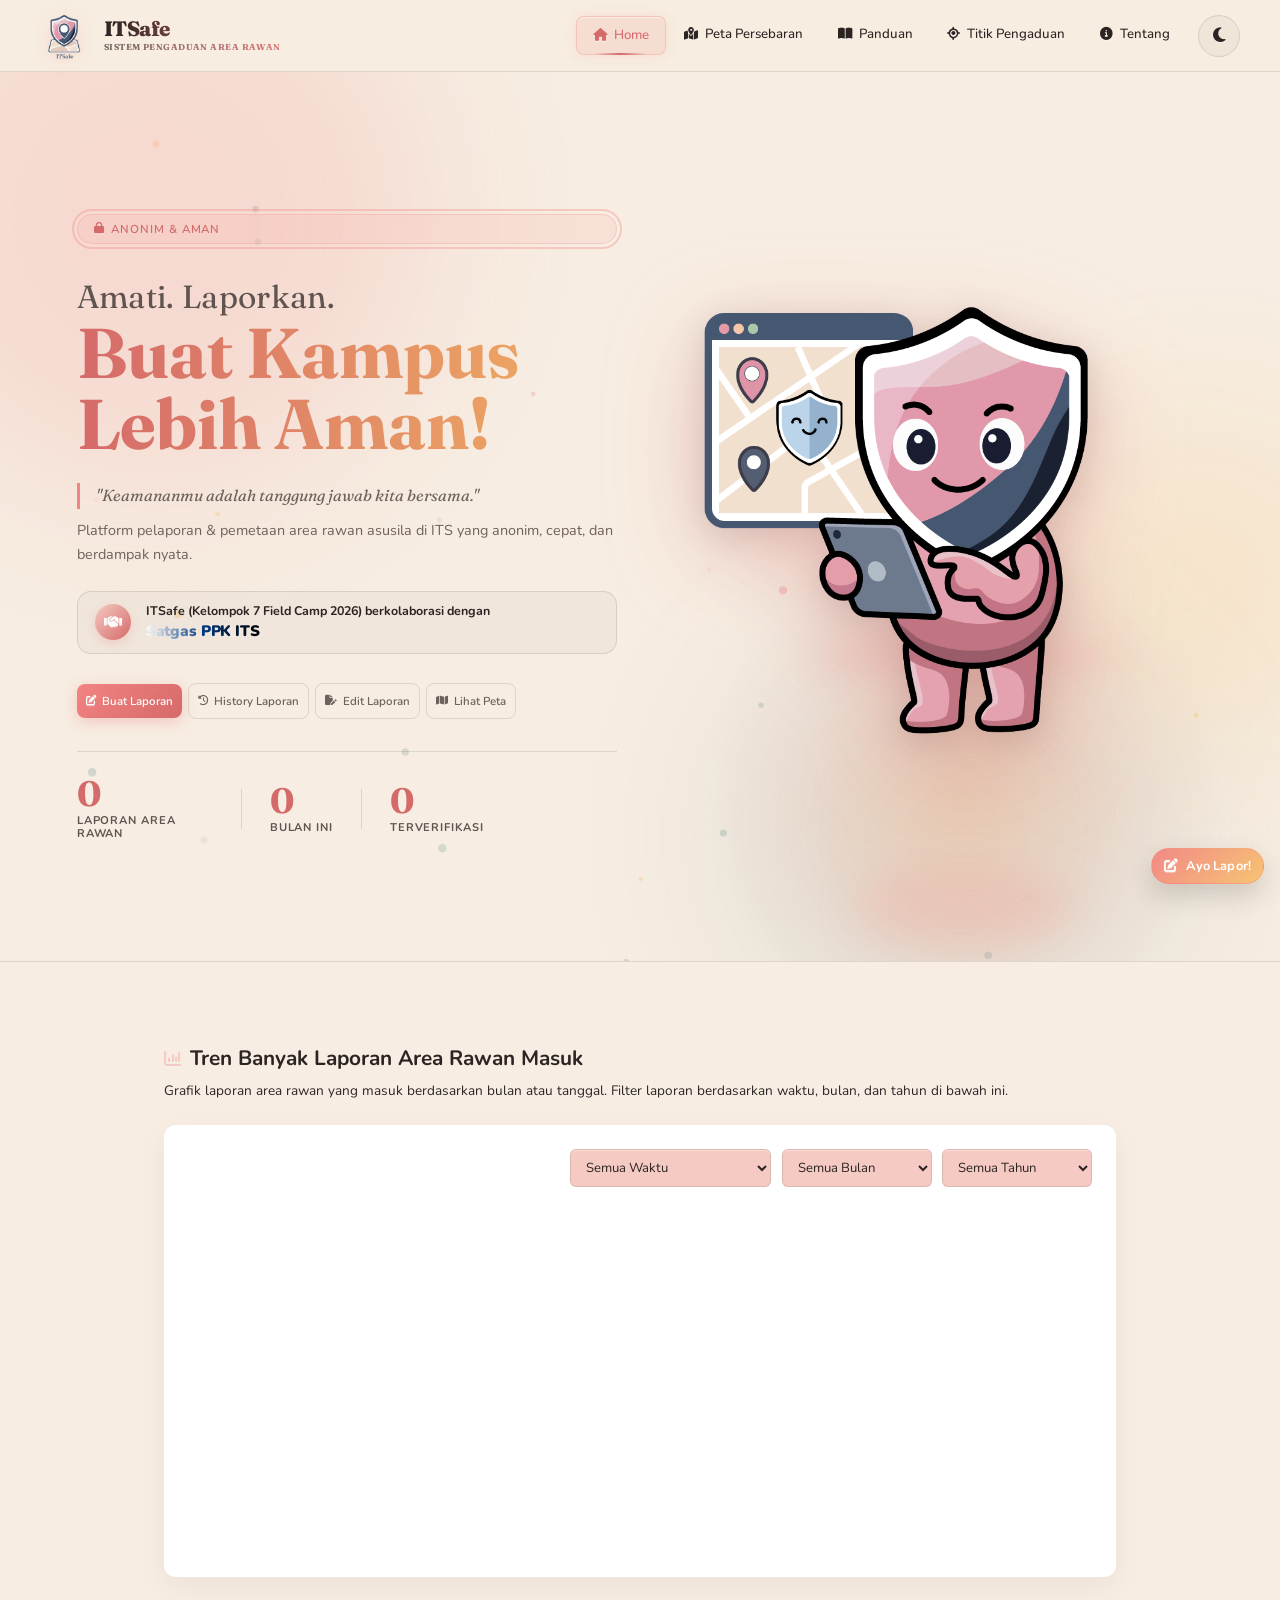
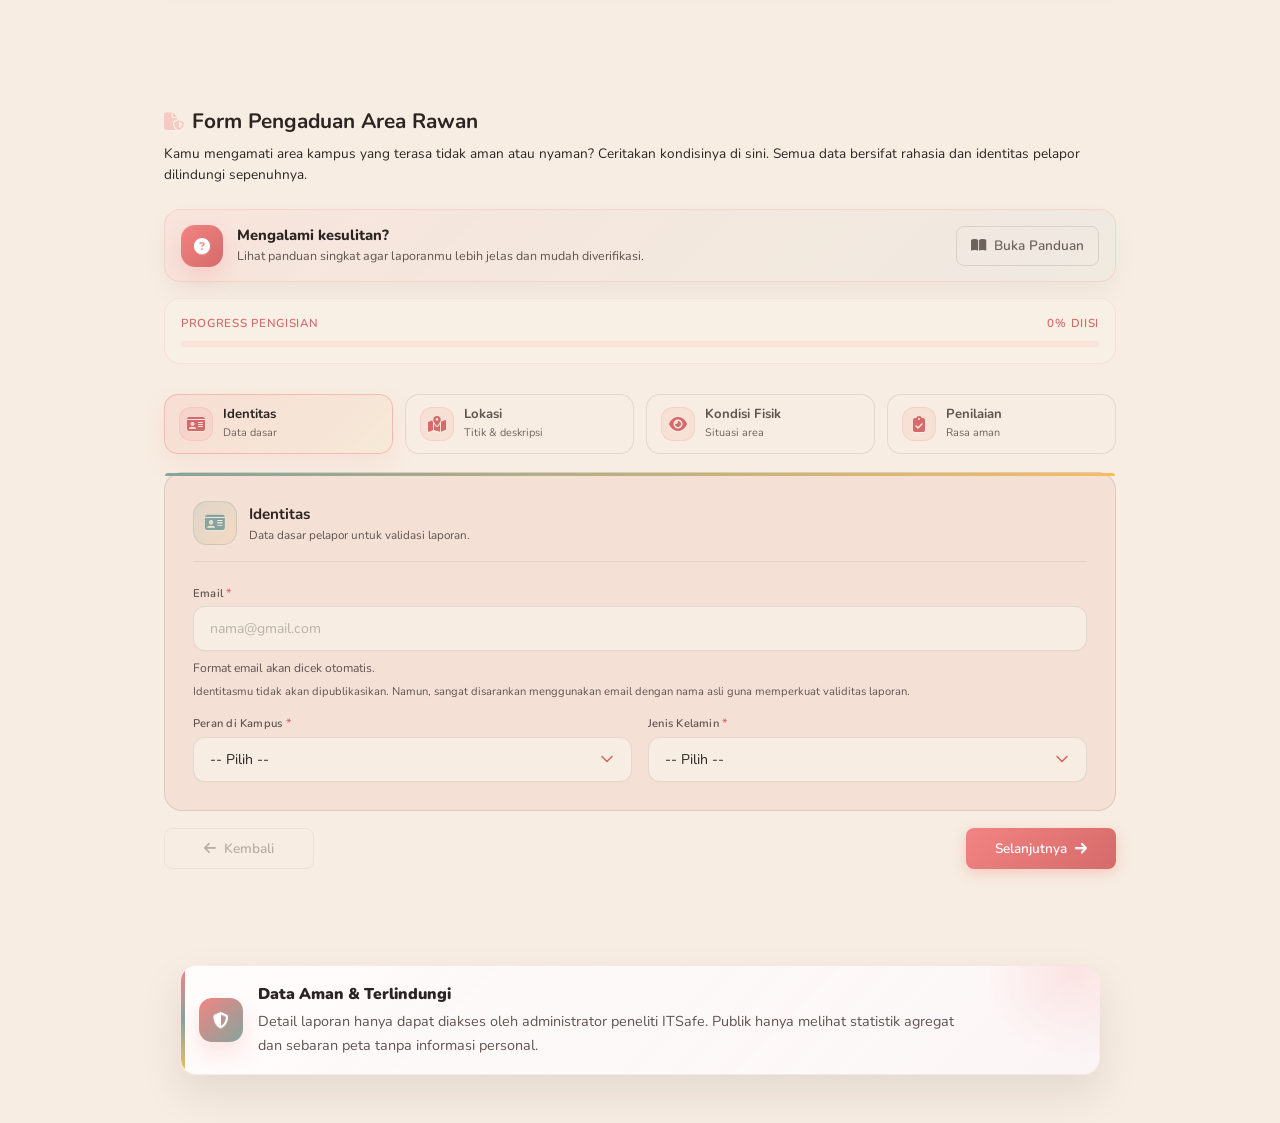
==== commit 912b59a3: "kontrol" ====
--- a/public/index.html
+++ b/public/index.html
@@ -1203,7 +1203,11 @@
                   <input type="checkbox" onchange="toggleVis('cluster',this)" />
                   <i class="fas fa-circle-nodes"></i> Cluster
                 </label>
-                <div style="width: 100%; border-top: 1px dashed rgba(var(--ink-rgb), .1); margin: .4rem 0;"></div>
+              </div>
+            </div>
+            <div class="map-panel-section flex-1">
+              <div class="panel-title"><i class="fas fa-map-location-dot"></i> Penanda Kampus</div>
+              <div class="vis-toggles">
                 <label class="vis-toggle active" id="tog-jurusan">
                   <input type="checkbox" checked onchange="toggleVis('jurusan',this)" />
                   <i class="fas fa-graduation-cap"></i> Jurusan
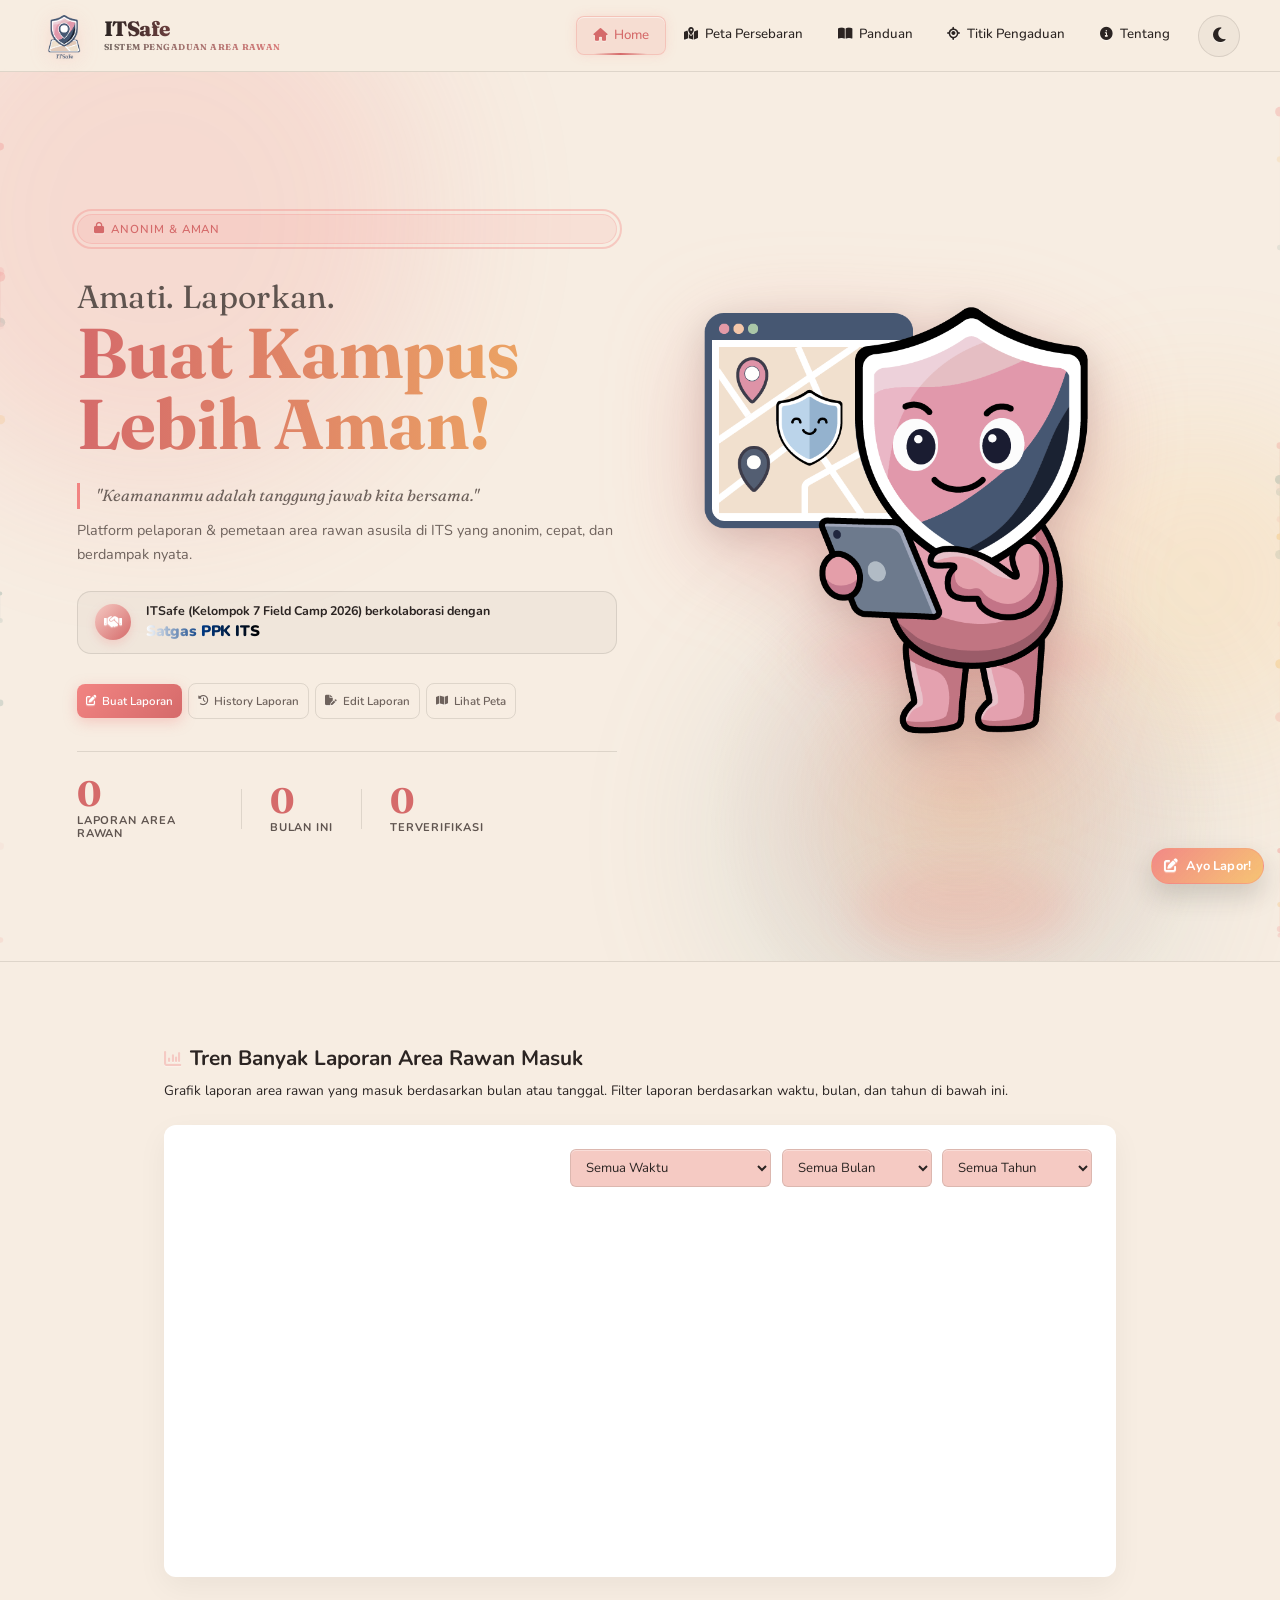
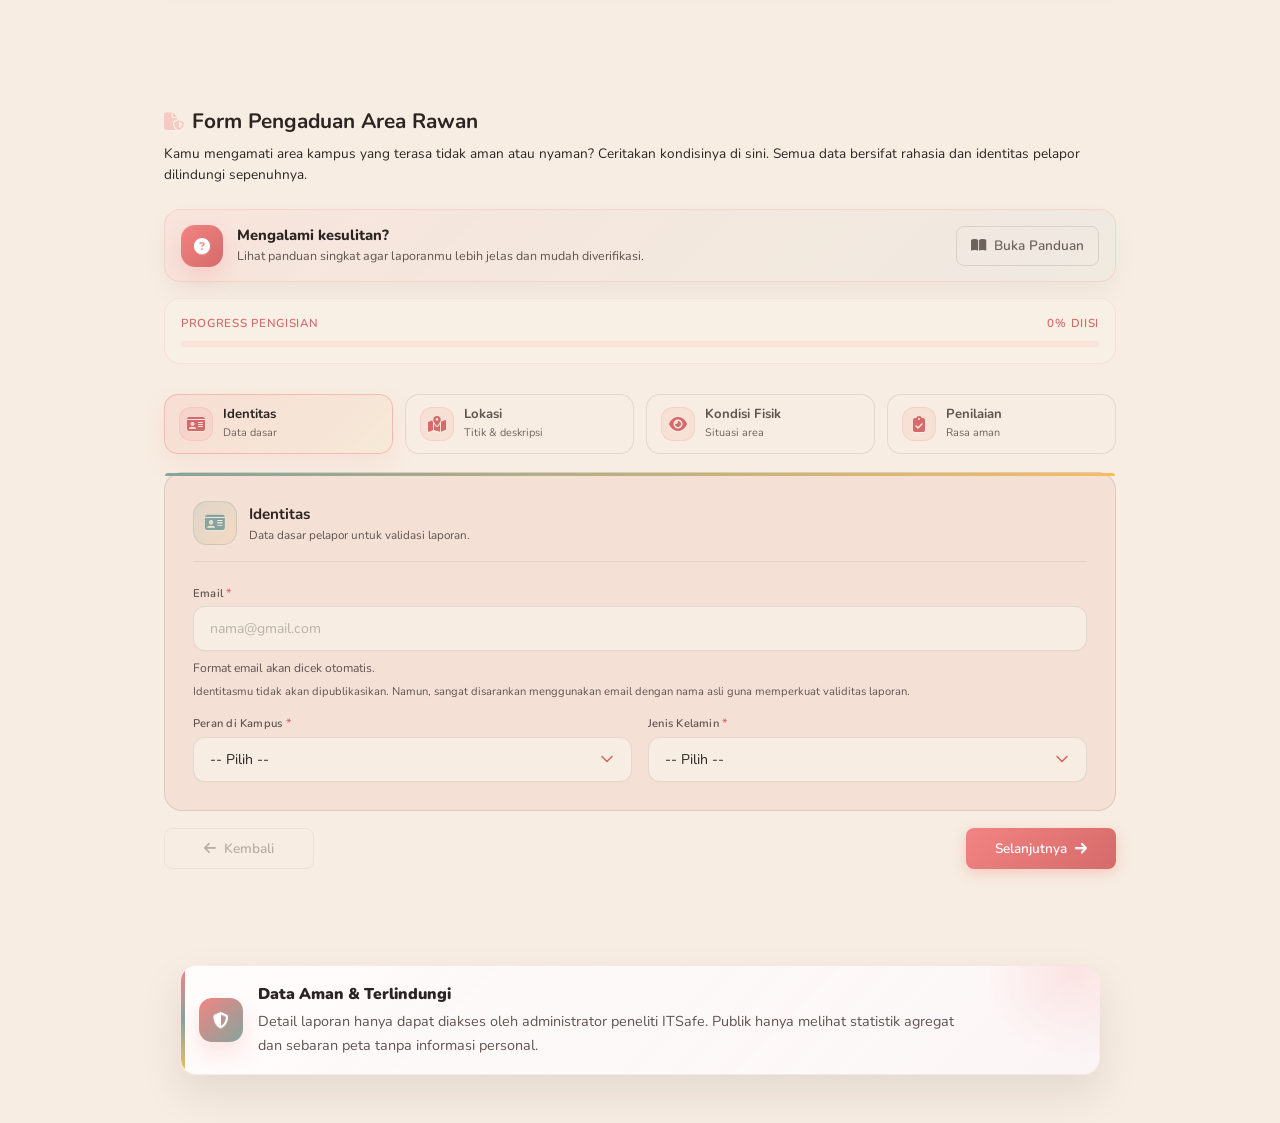
==== commit 92ee4f37: "kontrol" ====
--- a/public/index.html
+++ b/public/index.html
@@ -1223,7 +1223,7 @@
               </div>
             </div>
             <div class="map-panel-section flex-1">
-              <div class="panel-title"><i class="fas fa-filter"></i> Filter Waktu & Bulan</div>
+              <div class="panel-title"><i class="fas fa-filter"></i> Filter Waktu, Bulan & Tahun</div>
               <div class="vis-toggles">
                 <select id="filterWaktu" onchange="renderLeafletMap()" class="map-select">
                   <option value="">Semua Waktu</option>
@@ -1245,6 +1245,9 @@
                   <option value="10">Oktober</option>
                   <option value="11">November</option>
                   <option value="12">Desember</option>
+                </select>
+                <select id="filterTahun" onchange="renderLeafletMap()" class="map-select">
+                  <option value="">Semua Tahun</option>
                 </select>
               </div>
             </div>
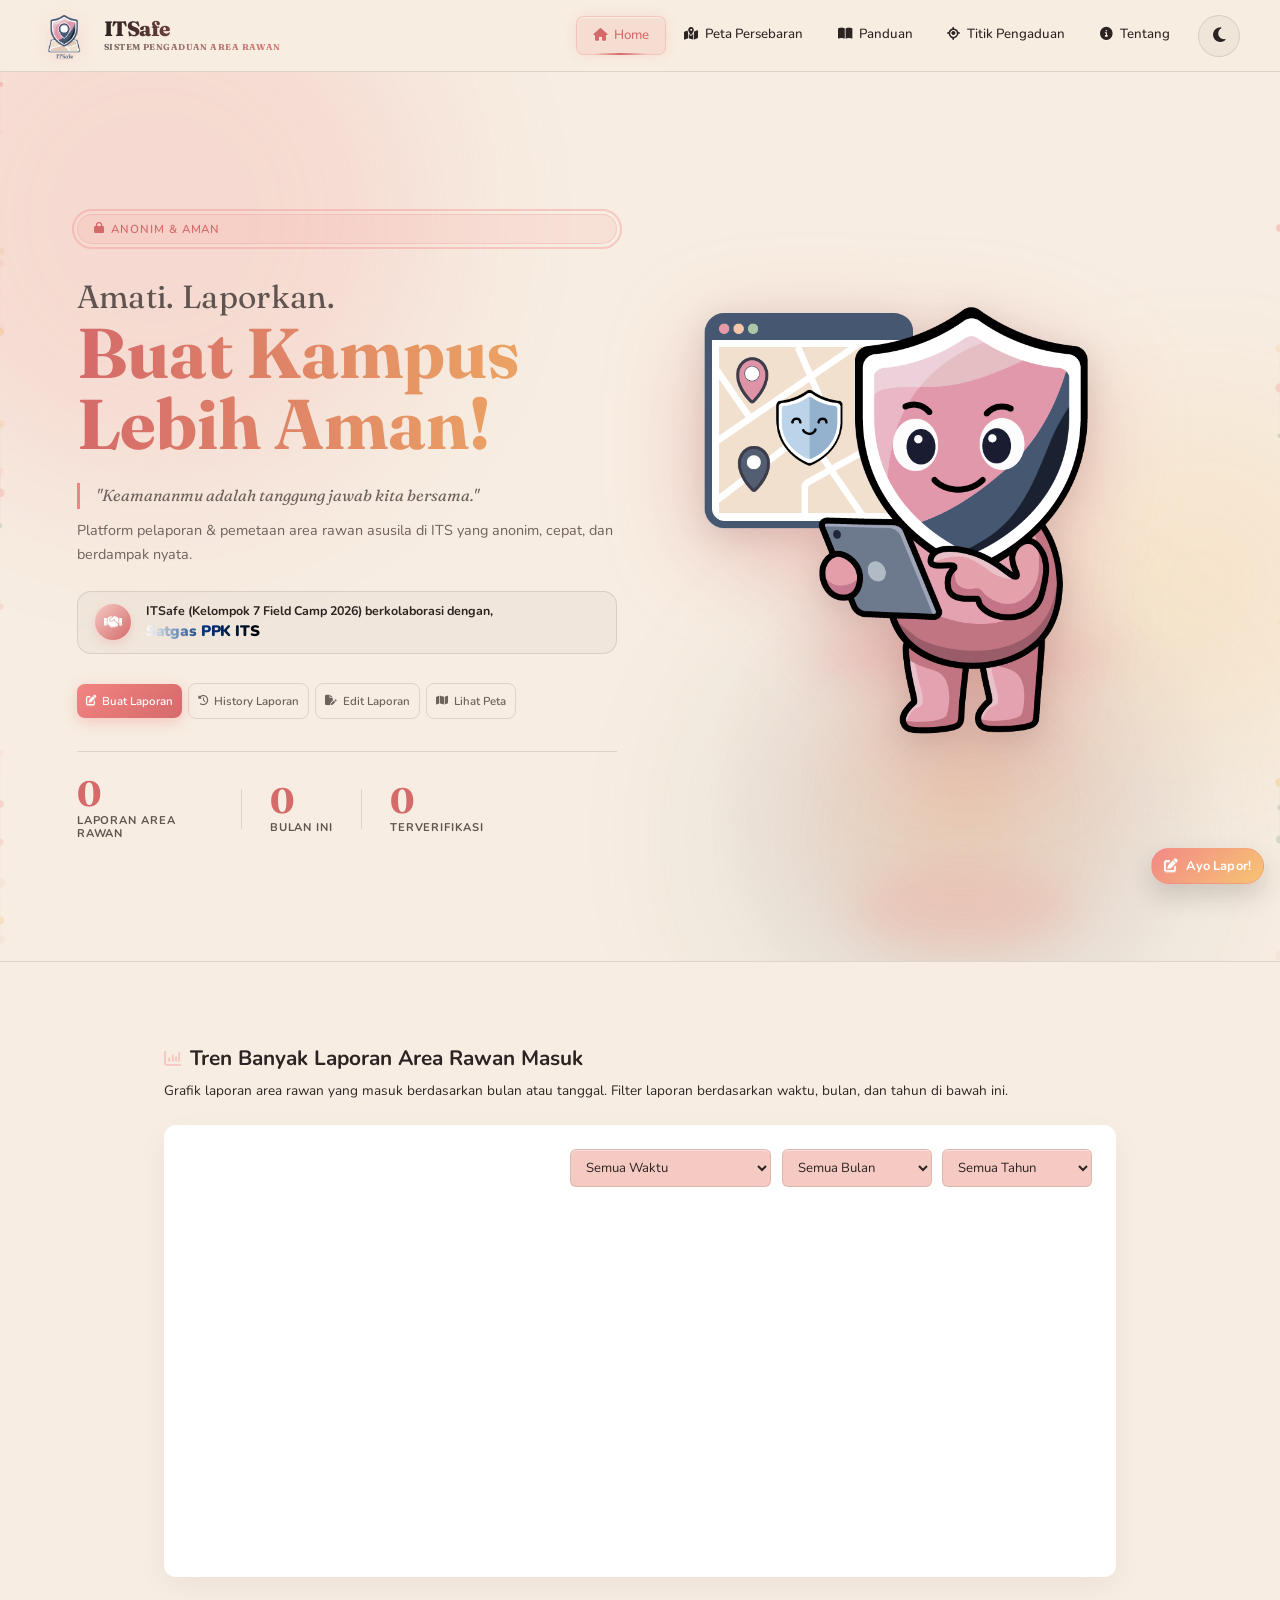
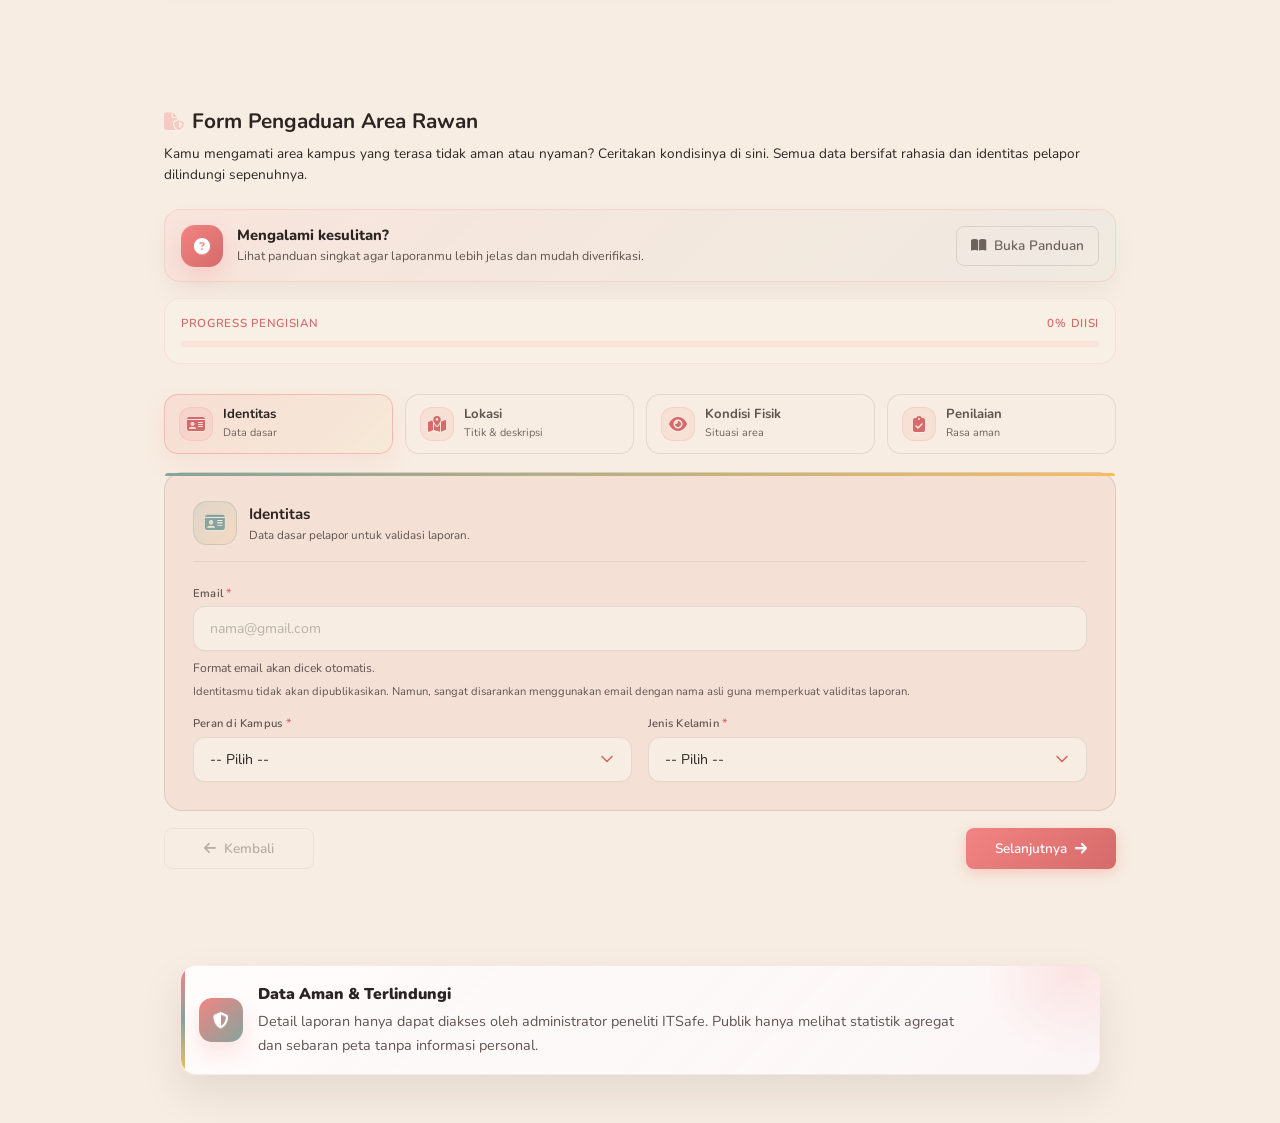
==== commit c3bb2388: "kontrol" ====
--- a/public/index.html
+++ b/public/index.html
@@ -404,7 +404,7 @@
           <div class="collab-badge">
             <div class="collab-icon"><i class="fas fa-handshake"></i></div>
             <div class="collab-text">
-              <span>ITSafe (Kelompok 7 Field Camp 2026) berkolaborasi dengan</span>
+              <span>ITSafe (Kelompok 7 Field Camp 2026) berkolaborasi dengan,</span>
               <strong>Satgas PPK ITS</strong>
             </div>
           </div>
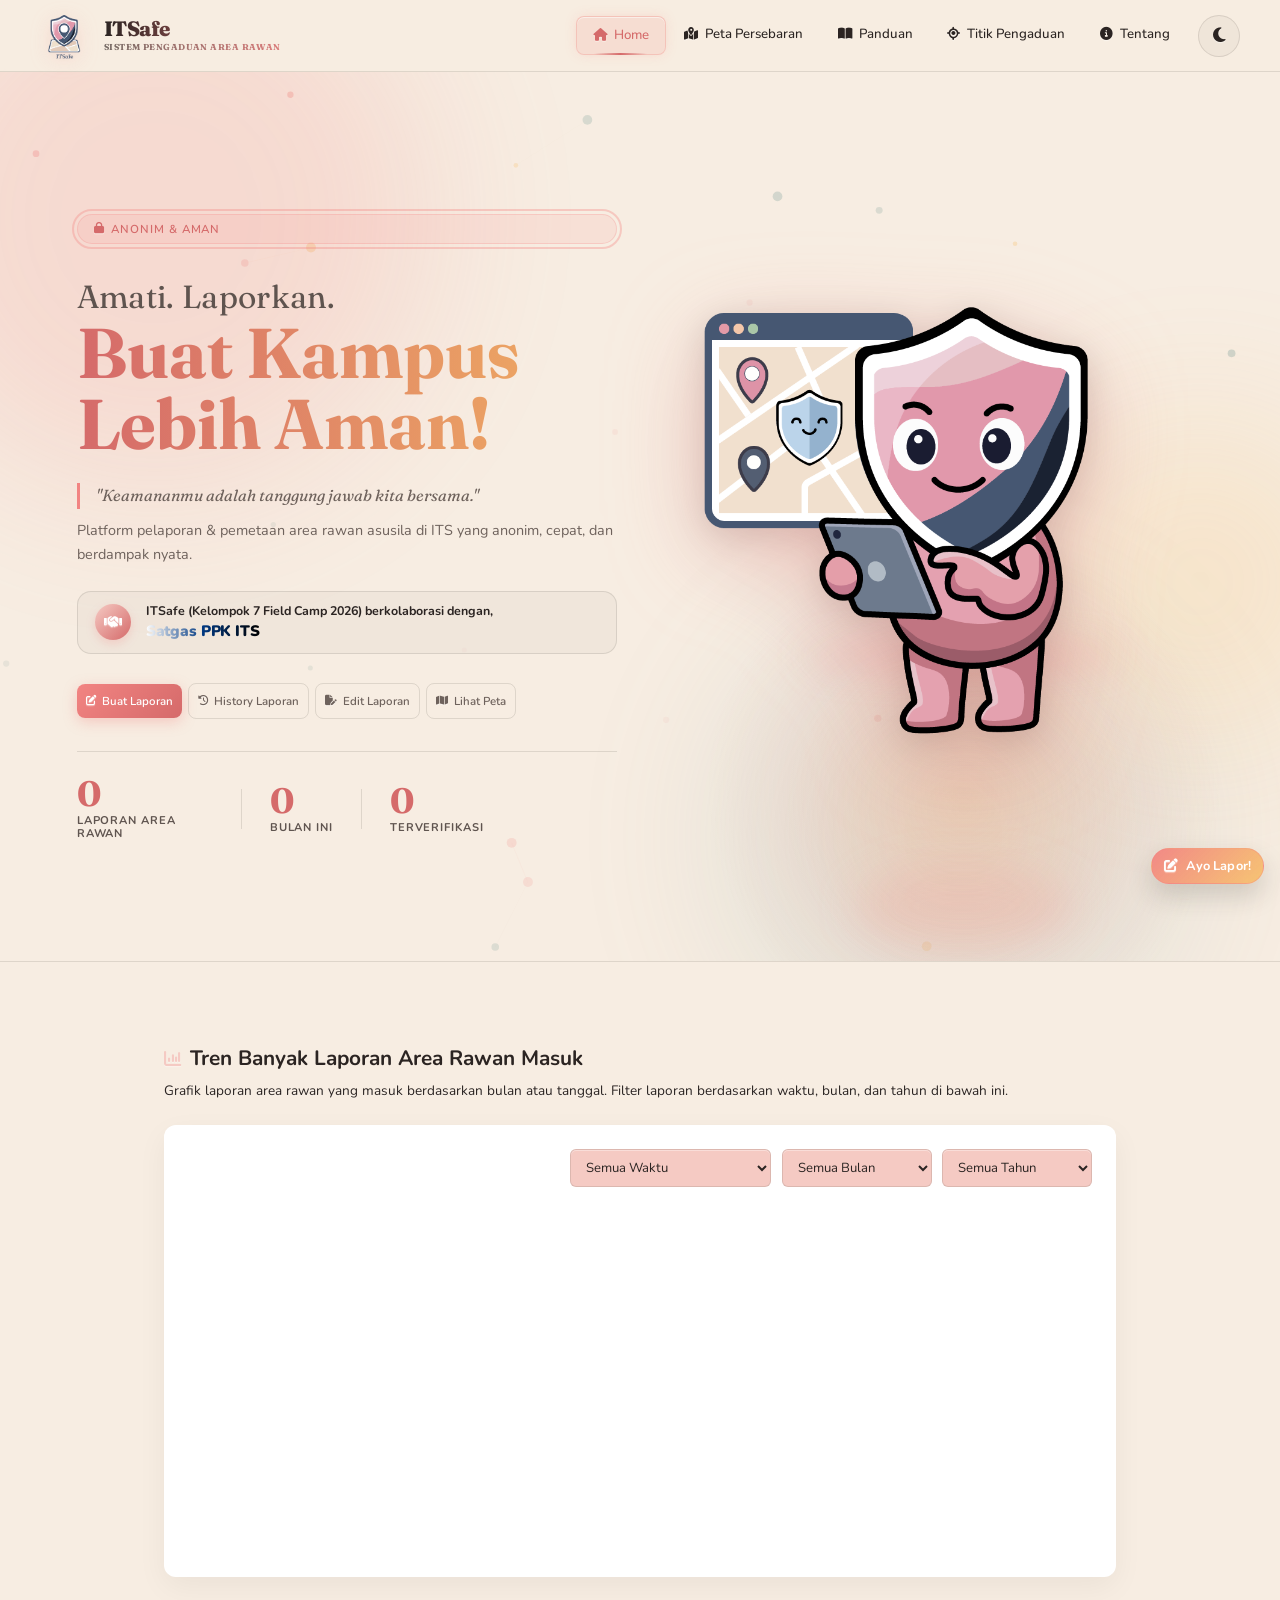
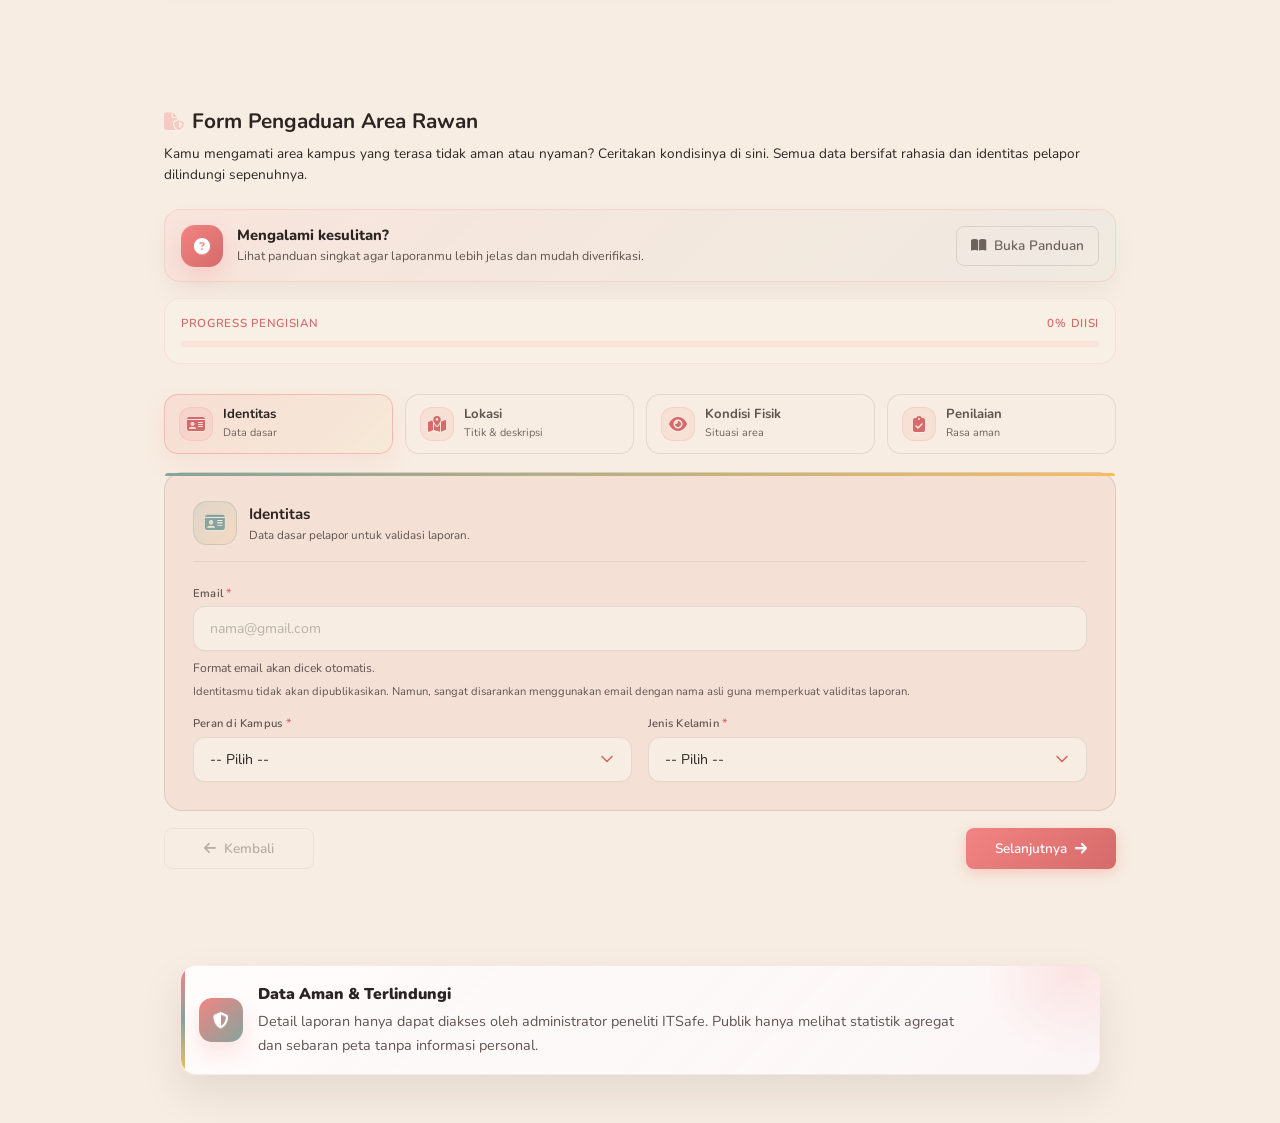
==== commit b75c0af4: "kontrol" ====
--- a/public/index.html
+++ b/public/index.html
@@ -58,6 +58,14 @@
         }
         if (ios) document.documentElement.classList.add('ios-device');
       } catch (_) {}
+
+      ['assets/logo/Maskot_Lapor.png', 'assets/logo/logo gelap.png', 'assets/logo/logo terang.png'].forEach((asset) => {
+        const preload = document.createElement('link');
+        preload.rel = 'preload';
+        preload.as = 'image';
+        preload.href = `${asset}?v=${version}`;
+        document.head.appendChild(preload);
+      });
 
       const stylesheet = document.createElement('link');
       stylesheet.rel = 'stylesheet';
@@ -132,7 +140,7 @@
       }
       .hc2-mobile-mascot .hc2-orbit-stage {
         position: relative !important;
-        width: 340px !important;
+        width: min(340px, 88vw) !important;
         height: 340px !important;
         display: flex !important;
         align-items: center !important;
@@ -156,7 +164,7 @@
       }
       /* Mascot besar */
       .hc2-mobile-mascot .hc2-maskot {
-        width: 360px !important;
+        width: min(360px, 88vw) !important;
         height: auto !important;
         position: relative !important;
         z-index: 5 !important;
@@ -287,12 +295,12 @@
       }
 
       html.perf-lite .hc2-mobile-mascot {
-        height: 210px !important;
-        margin: 0 auto -.75rem !important;
+        height: 300px !important;
+        margin: 0 auto -1.5rem !important;
       }
       html.perf-lite .hc2-mobile-mascot .hc2-orbit-stage {
-        width: min(270px, 76vw) !important;
-        height: 230px !important;
+        width: min(340px, 88vw) !important;
+        height: 340px !important;
       }
       html.perf-lite .hc2-mobile-mascot .hc2-orbit,
       html.perf-lite .hc2-mobile-mascot .hc2-chip {
@@ -304,7 +312,7 @@
         display: none !important;
       }
       html.perf-lite .hc2-mobile-mascot .hc2-maskot {
-        width: min(260px, 76vw) !important;
+        width: min(360px, 88vw) !important;
         animation: none !important;
         transform: none !important;
         filter: drop-shadow(0 8px 18px rgba(212,135,154,0.28)) !important;
@@ -338,7 +346,7 @@
   <nav class="navbar" id="navbar">
     <div class="nav-brand">
       <div class="brand-icon">
-        <img id="navbarLogo" src="assets/logo/logo gelap.png?v=1.1.4" alt="Logo ITSafe" class="logo-img"
+        <img id="navbarLogo" src="assets/logo/logo gelap.png?v=1.1.4" alt="Logo ITSafe" class="logo-img" decoding="async" fetchpriority="high"
           onerror="this.style.display='none';this.nextElementSibling.style.display='flex'" />
         <div class="logo-fallback" style="display:none;"><i class="fas fa-shield-halved"></i></div>
       </div>
@@ -389,7 +397,7 @@
               <span class="hc2-chip hc2-mobile-chip-safe"><span class="hc2-chip-face"><i class="fas fa-shield"></i> Aman</span></span>
               <span class="hc2-chip hc2-mobile-chip-anon"><span class="hc2-chip-face"><i class="fas fa-eye-slash"></i> Anonim</span></span>
               <span class="hc2-chip hc2-mobile-chip-time"><span class="hc2-chip-face"><i class="fas fa-clock"></i> 24/7</span></span>
-              <img src="assets/logo/Maskot_Lapor.png?v=1.2.0" alt="Mascot ITSafe" class="hc2-maskot" />
+              <img src="assets/logo/Maskot_Lapor.png?v=1.2.0" alt="Mascot ITSafe" class="hc2-maskot" loading="eager" decoding="async" fetchpriority="high" />
             </div>
           </div>
 
@@ -448,7 +456,7 @@
               <span class="hc2-chip hc2-chip-3"><span class="hc2-chip-face"><i class="fas fa-clock"></i> 24/7</span></span>
             </div>
             <div class="hc2-shadow"></div>
-            <img src="assets/logo/Maskot_Lapor.png?v=1.1.4" alt="Mascot ITSafe" class="hc2-maskot" />
+            <img src="assets/logo/Maskot_Lapor.png?v=1.1.4" alt="Mascot ITSafe" class="hc2-maskot" loading="eager" decoding="async" fetchpriority="high" />
           </div>
         </div>
       </div>
@@ -2768,7 +2776,7 @@
         const philHeroImg = document.getElementById('philHeroImg');
         const wiiThemeLogo = document.getElementById('wiiThemeLogo');
         const fieldcampThemeLogo = document.getElementById('fieldcampThemeLogo');
-        const heroMaskot = document.querySelector('.hc2-maskot');
+        const heroMaskots = document.querySelectorAll('.hc2-maskot');
         const assetVersion = window.ITSAFE_ASSET_VERSION || '1.1.4';
         if (!btn || !icon) return;
 
@@ -2793,9 +2801,9 @@
               ? `assets/logo/logo terang.png?v=${assetVersion}`
               : `assets/logo/logo gelap.png?v=${assetVersion}`;
           }
-          if (heroMaskot) {
+          heroMaskots.forEach(heroMaskot => {
             heroMaskot.src = `assets/logo/Maskot_Lapor.png?v=${assetVersion}`;
-          }
+          });
         }
 
         // Load saved theme
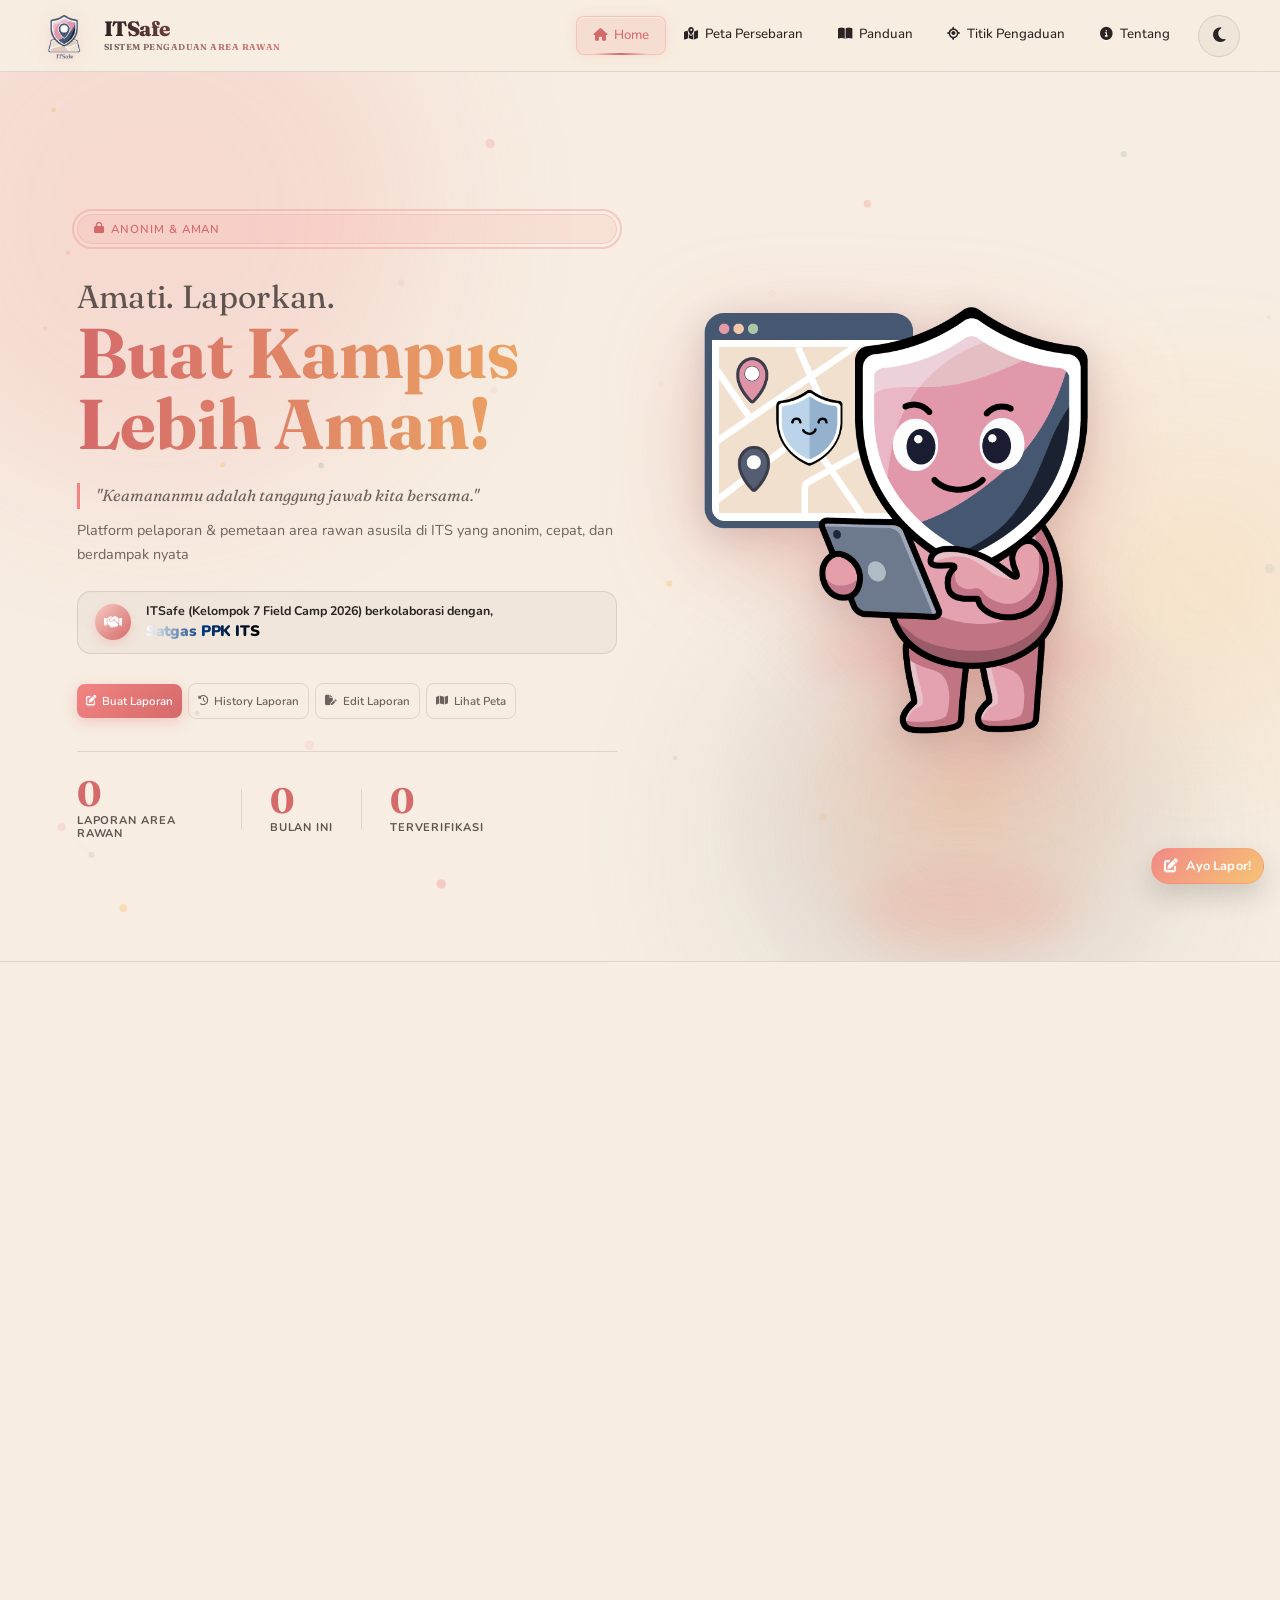
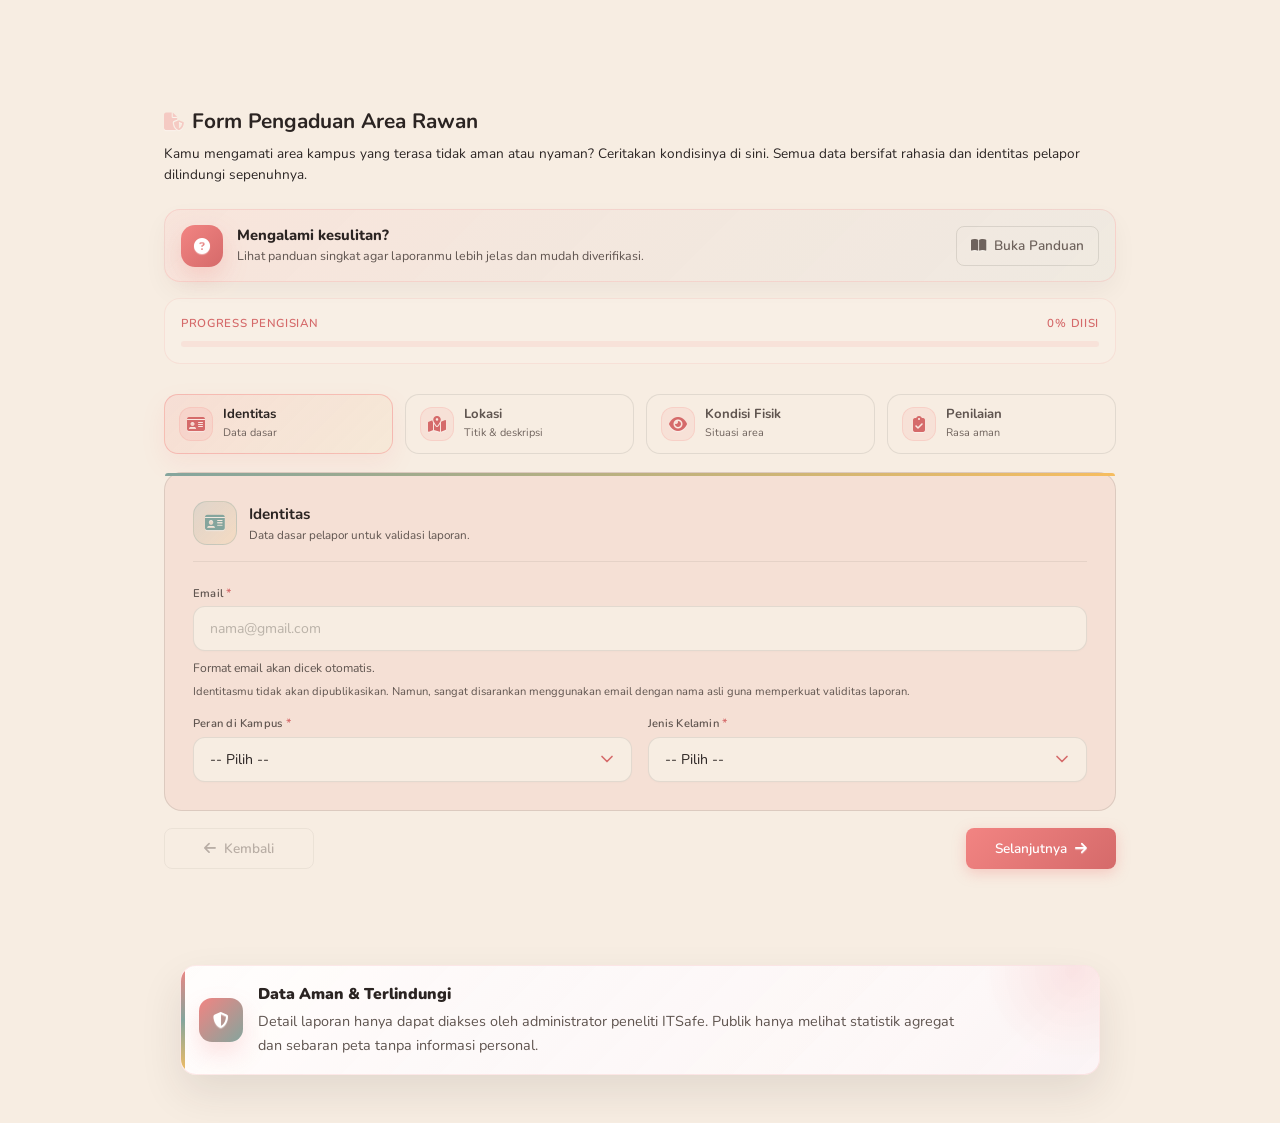
==== commit f8017538: "ngubah titik" ====
--- a/public/index.html
+++ b/public/index.html
@@ -407,7 +407,7 @@
           </h1>
 
           <p class="hc2-quote">"Keamananmu adalah tanggung jawab kita bersama."</p>
-          <p class="hc2-desc">Platform pelaporan &amp; pemetaan area rawan asusila di ITS yang anonim, cepat, dan berdampak nyata.</p>
+          <p class="hc2-desc">Platform pelaporan &amp; pemetaan area rawan asusila di ITS yang anonim, cepat, dan berdampak nyata</p>
 
           <div class="collab-badge">
             <div class="collab-icon"><i class="fas fa-handshake"></i></div>
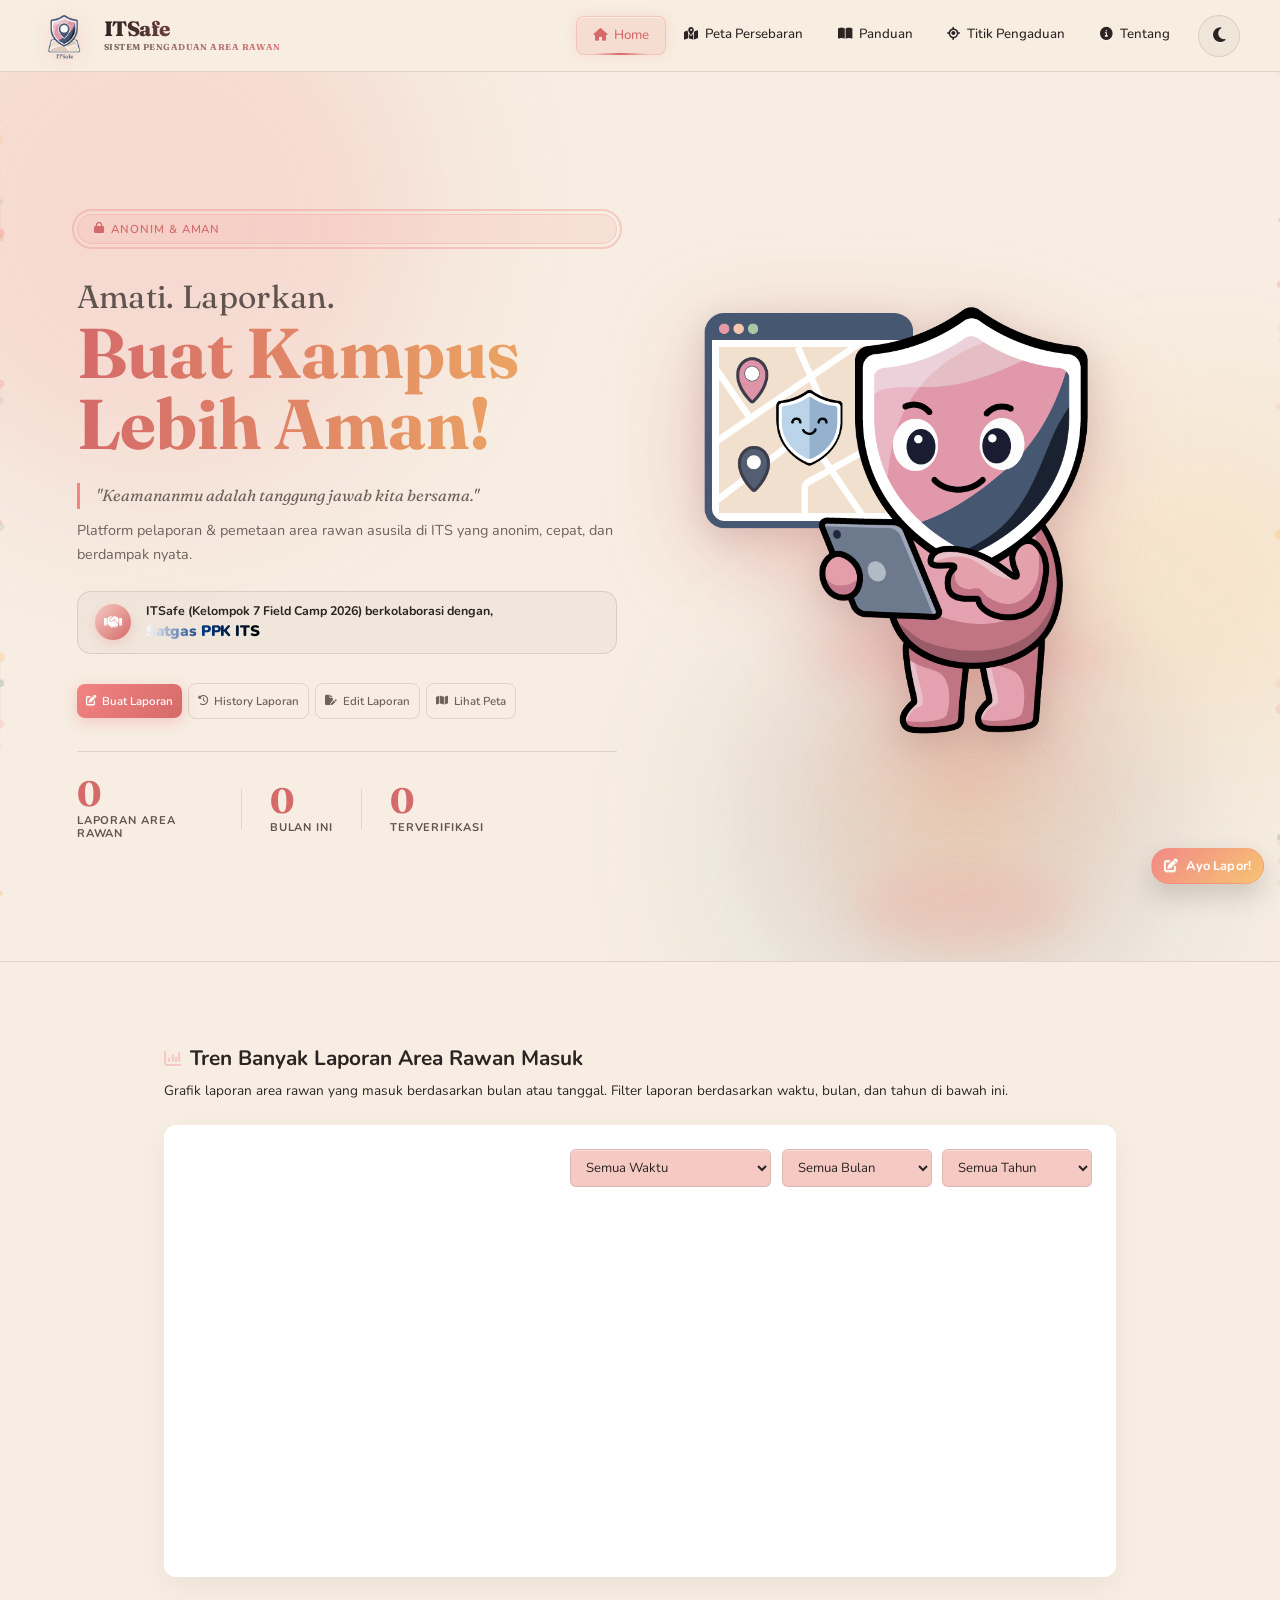
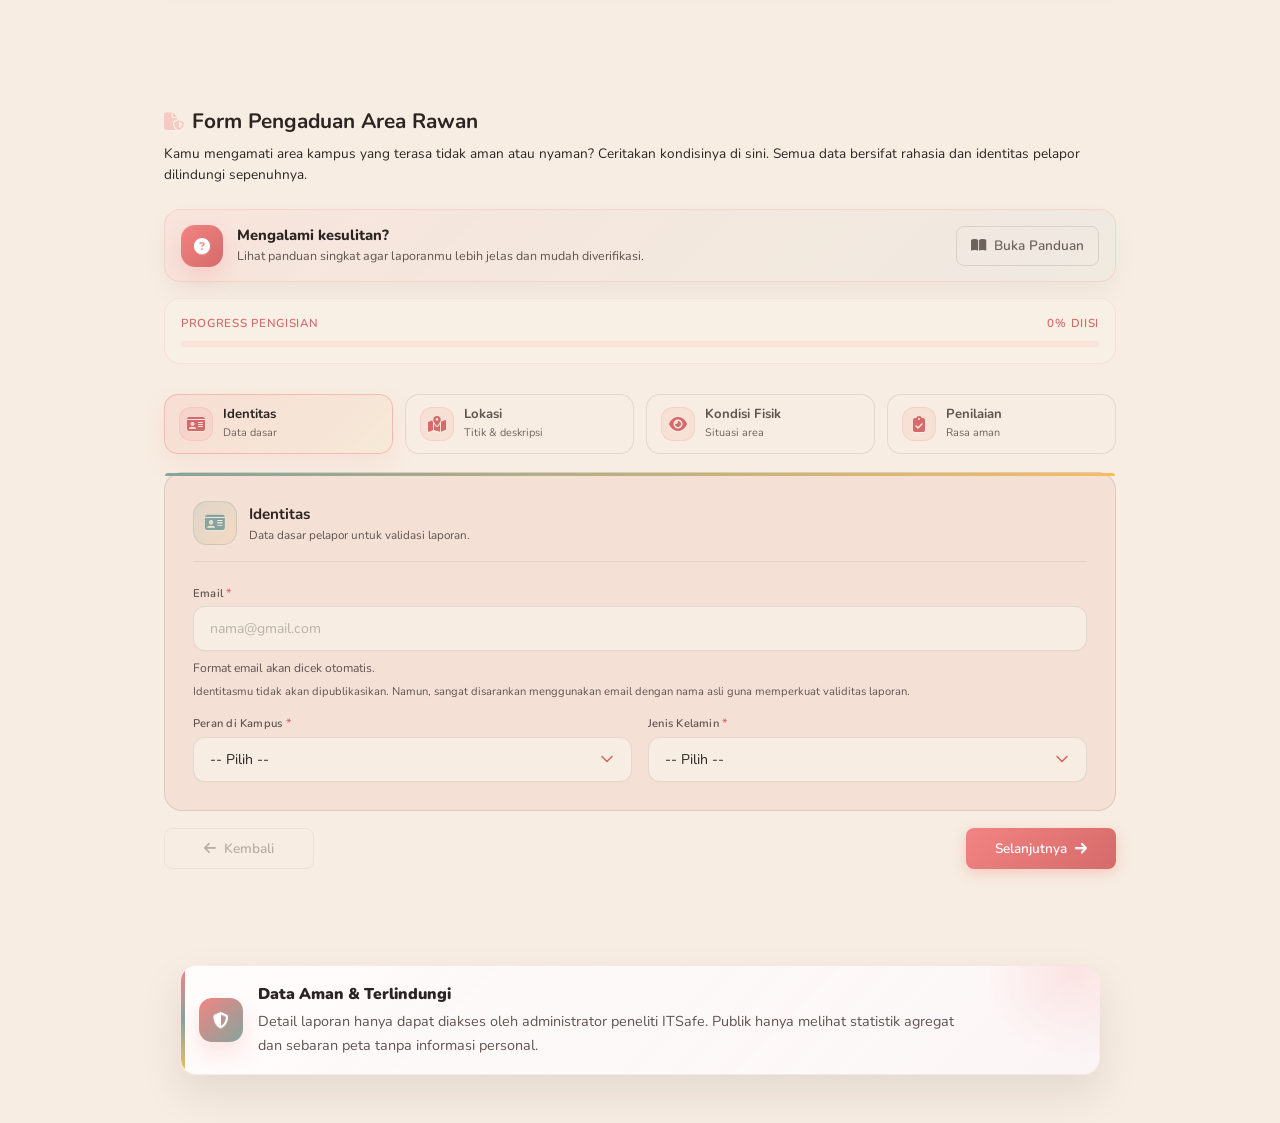
==== commit 31b10422: "ngubah titik" ====
--- a/public/index.html
+++ b/public/index.html
@@ -407,7 +407,7 @@
           </h1>
 
           <p class="hc2-quote">"Keamananmu adalah tanggung jawab kita bersama."</p>
-          <p class="hc2-desc">Platform pelaporan &amp; pemetaan area rawan asusila di ITS yang anonim, cepat, dan berdampak nyata</p>
+          <p class="hc2-desc">Platform pelaporan &amp; pemetaan area rawan asusila di ITS yang anonim, cepat, dan berdampak nyata.</p>
 
           <div class="collab-badge">
             <div class="collab-icon"><i class="fas fa-handshake"></i></div>
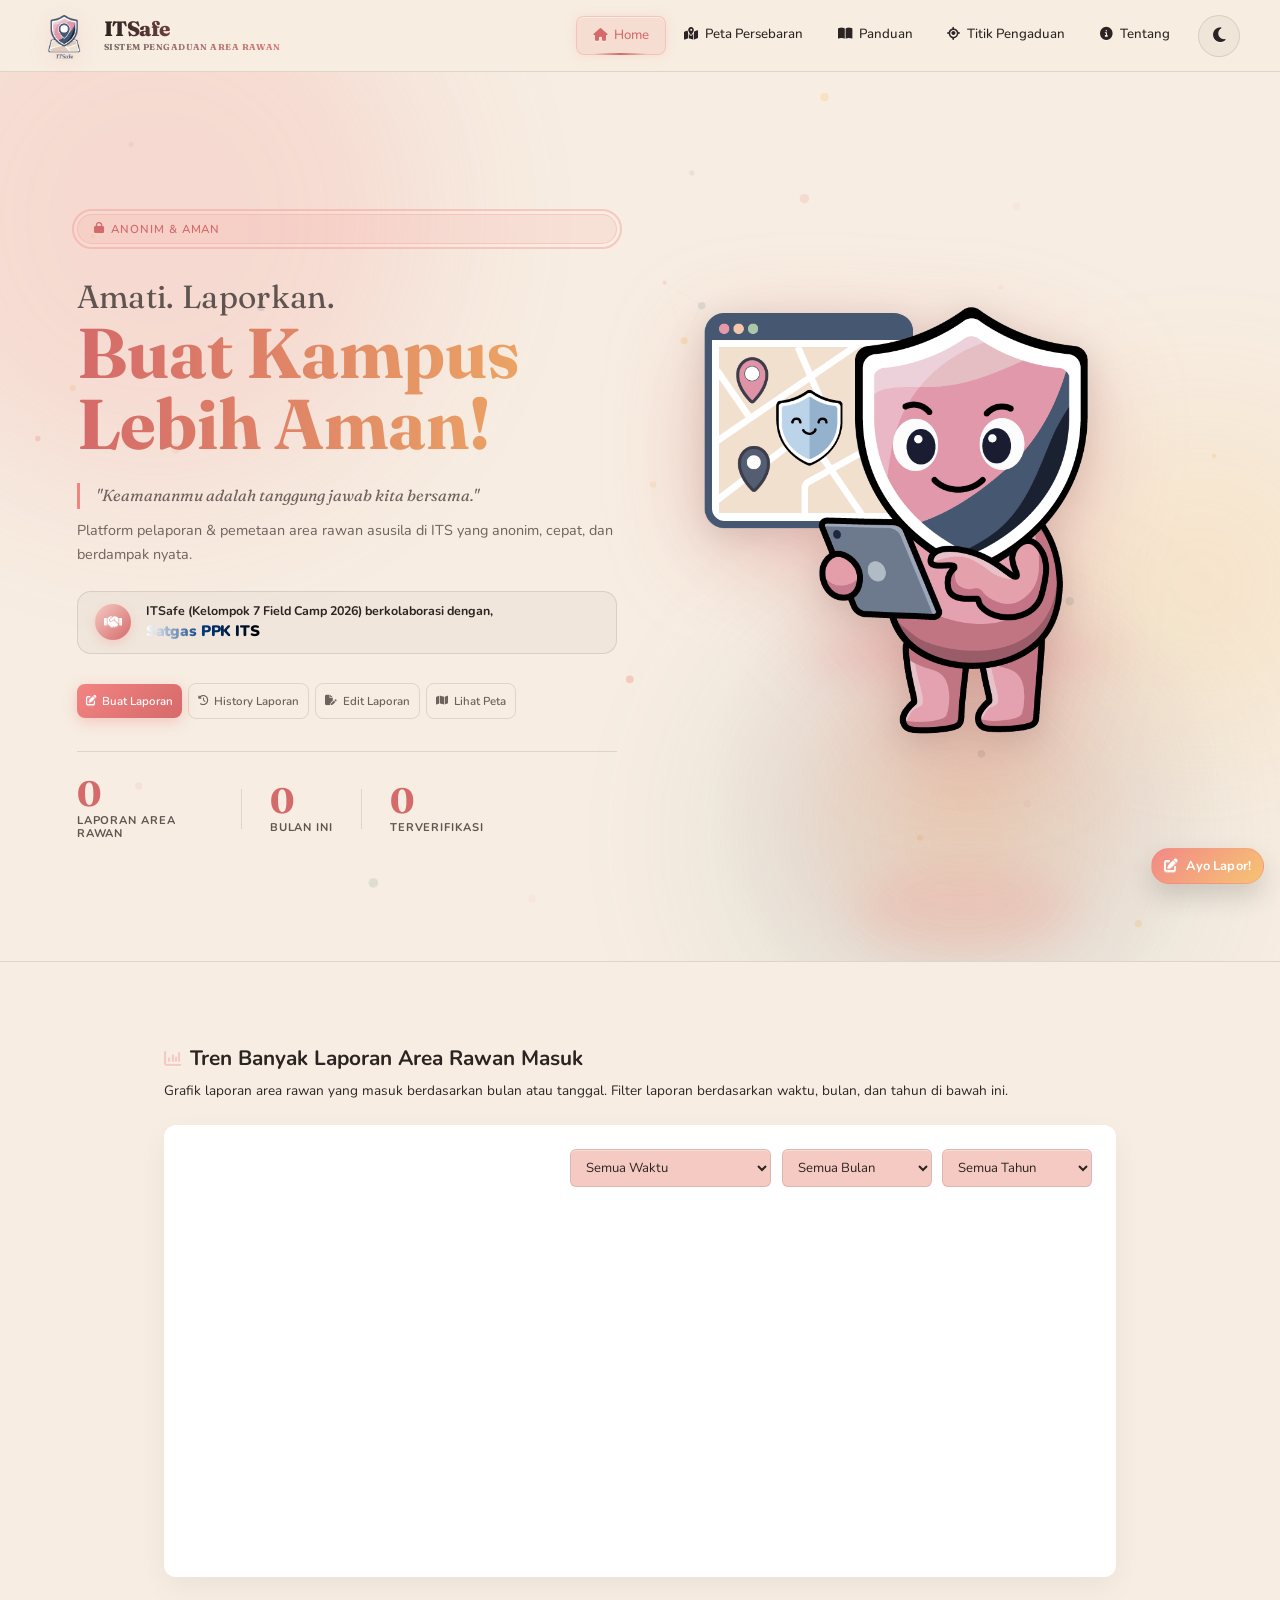
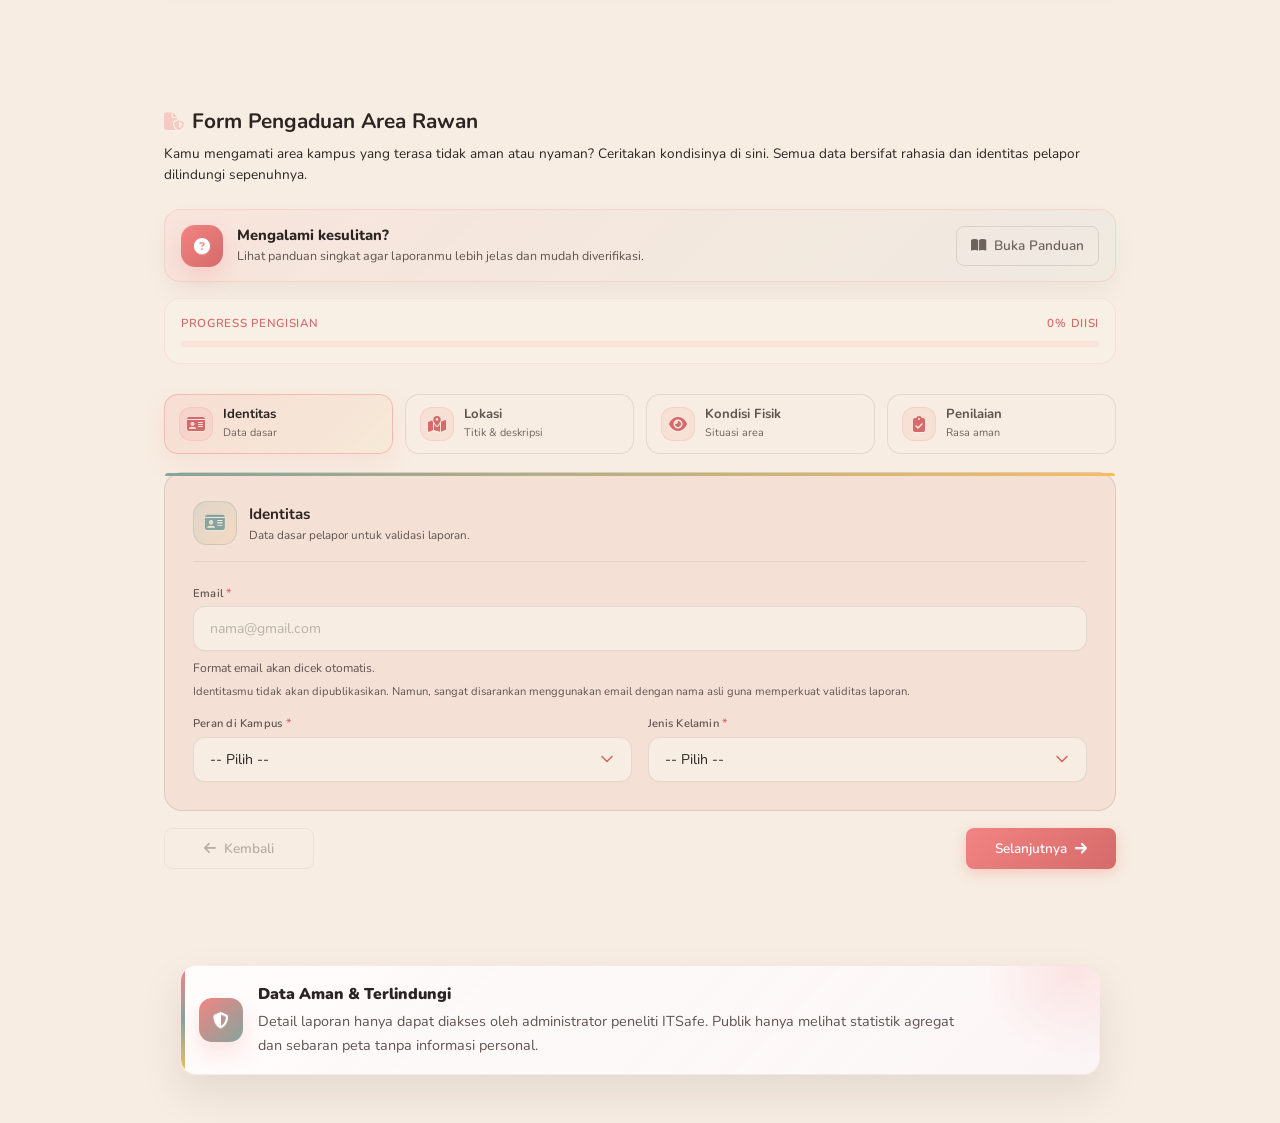
==== commit a53330ab: "susah edit" ====
--- a/public/index.html
+++ b/public/index.html
@@ -2342,7 +2342,7 @@
     src="https://cdnjs.cloudflare.com/ajax/libs/leaflet.markercluster/1.5.3/leaflet.markercluster.min.js"></script>
   <script>
     (function () {
-      const version = window.ITSAFE_ASSET_VERSION || '1.1.4';
+      const version = window.ITSAFE_ASSET_VERSION || '1.1.5';
       const appScript = document.createElement('script');
       appScript.src = `script.js?v=${version}`;
       document.currentScript.after(appScript);
